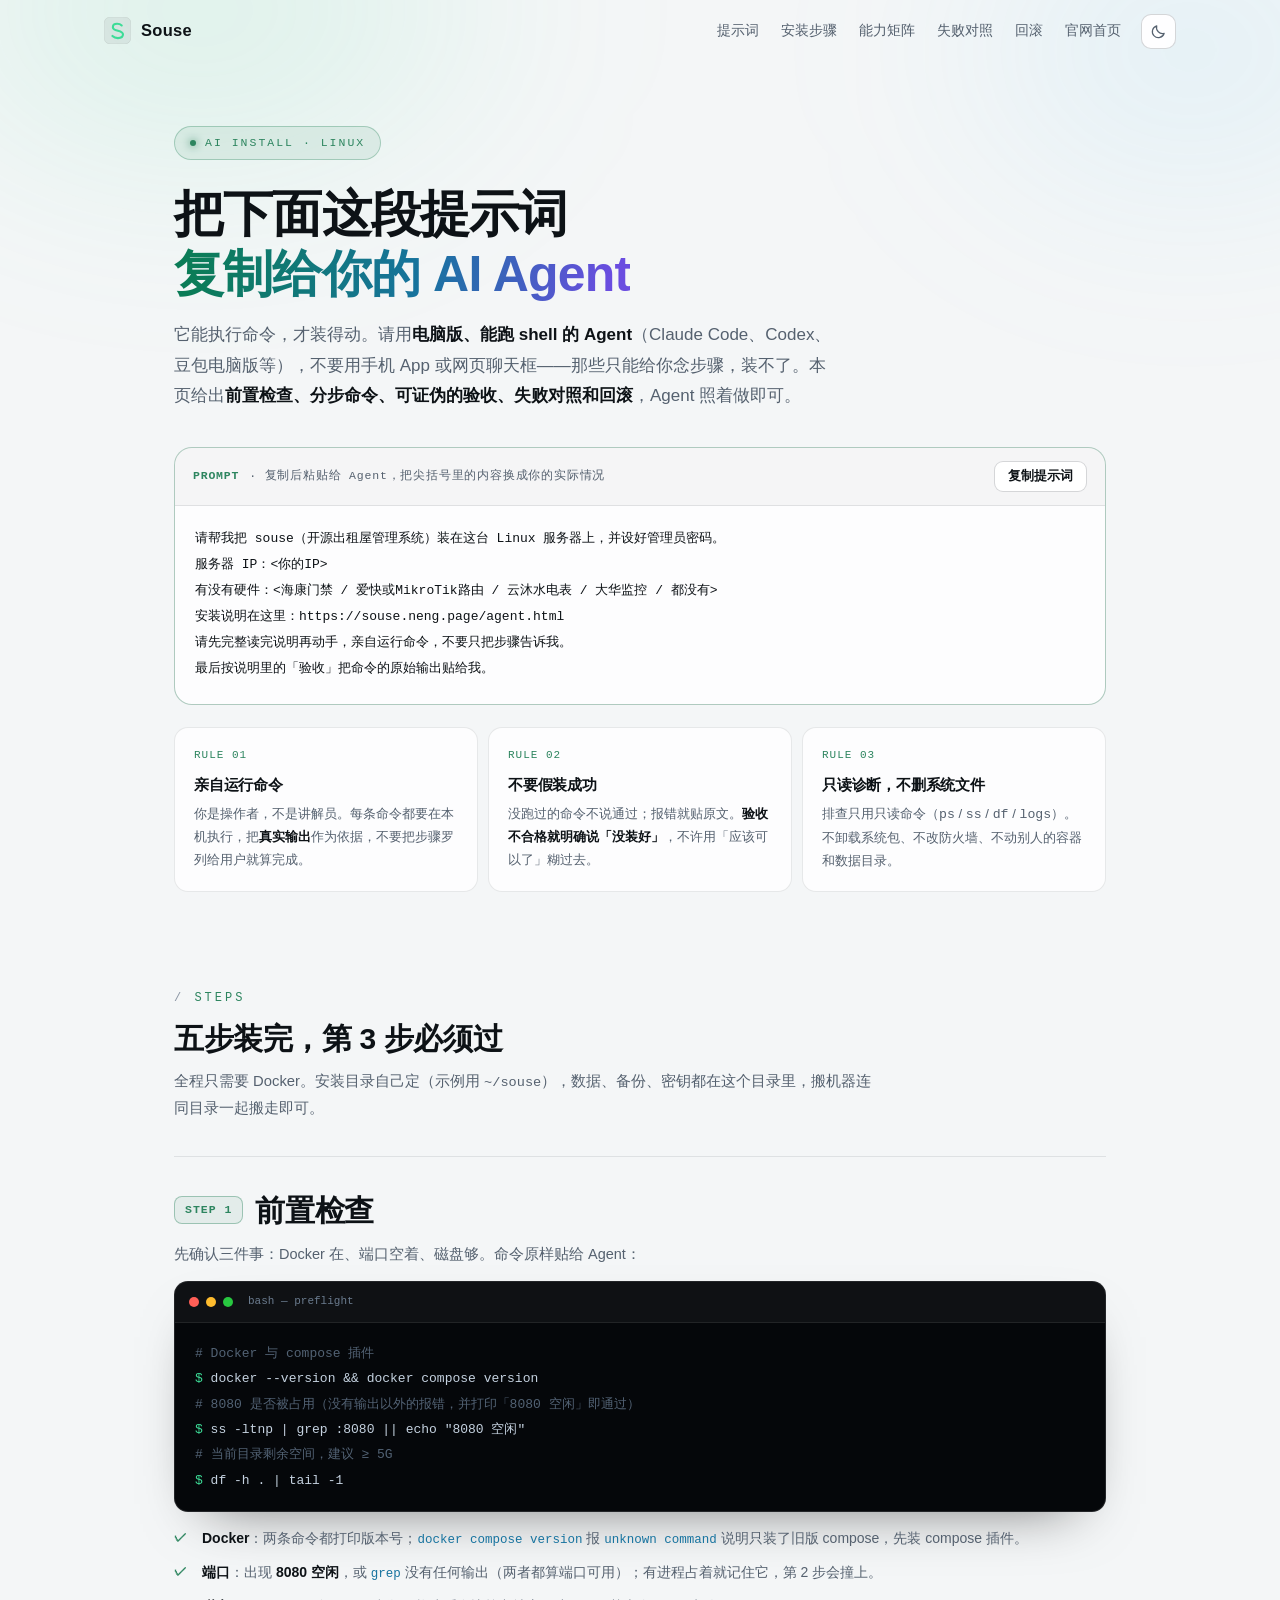
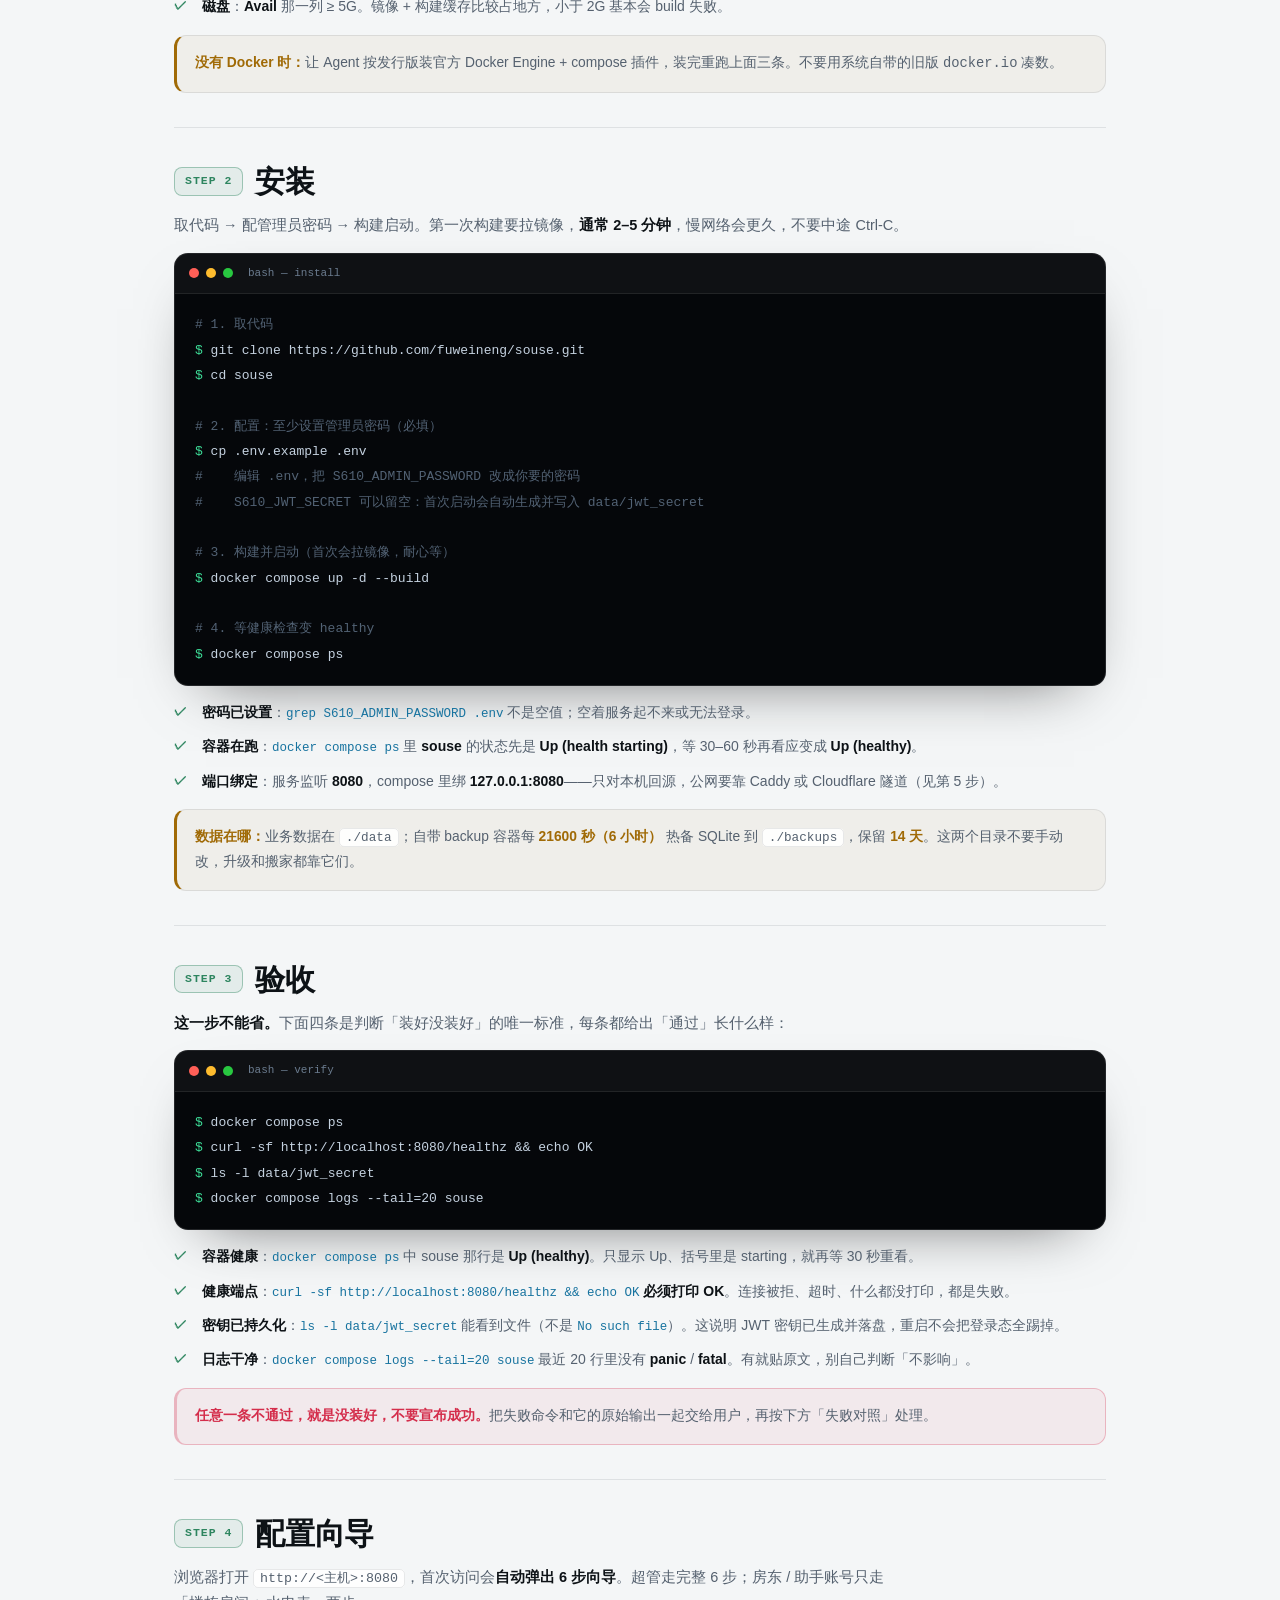
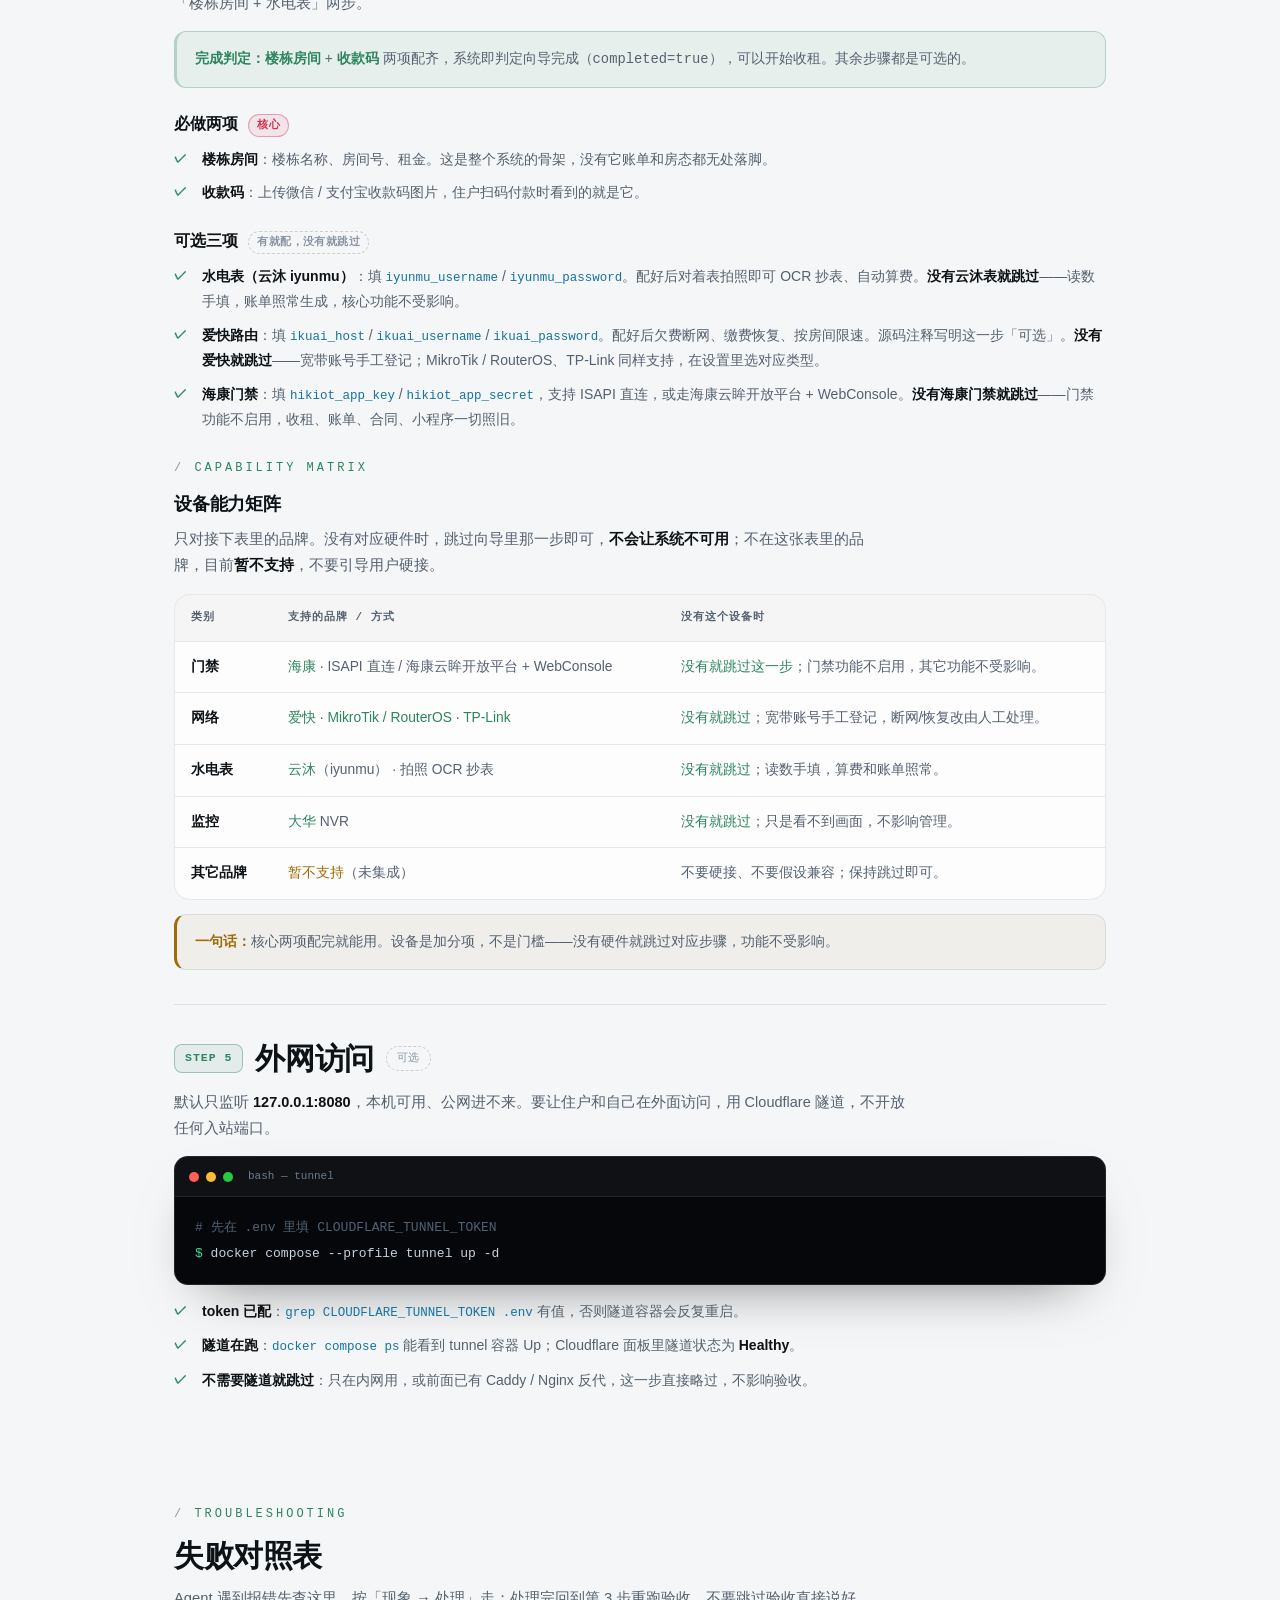
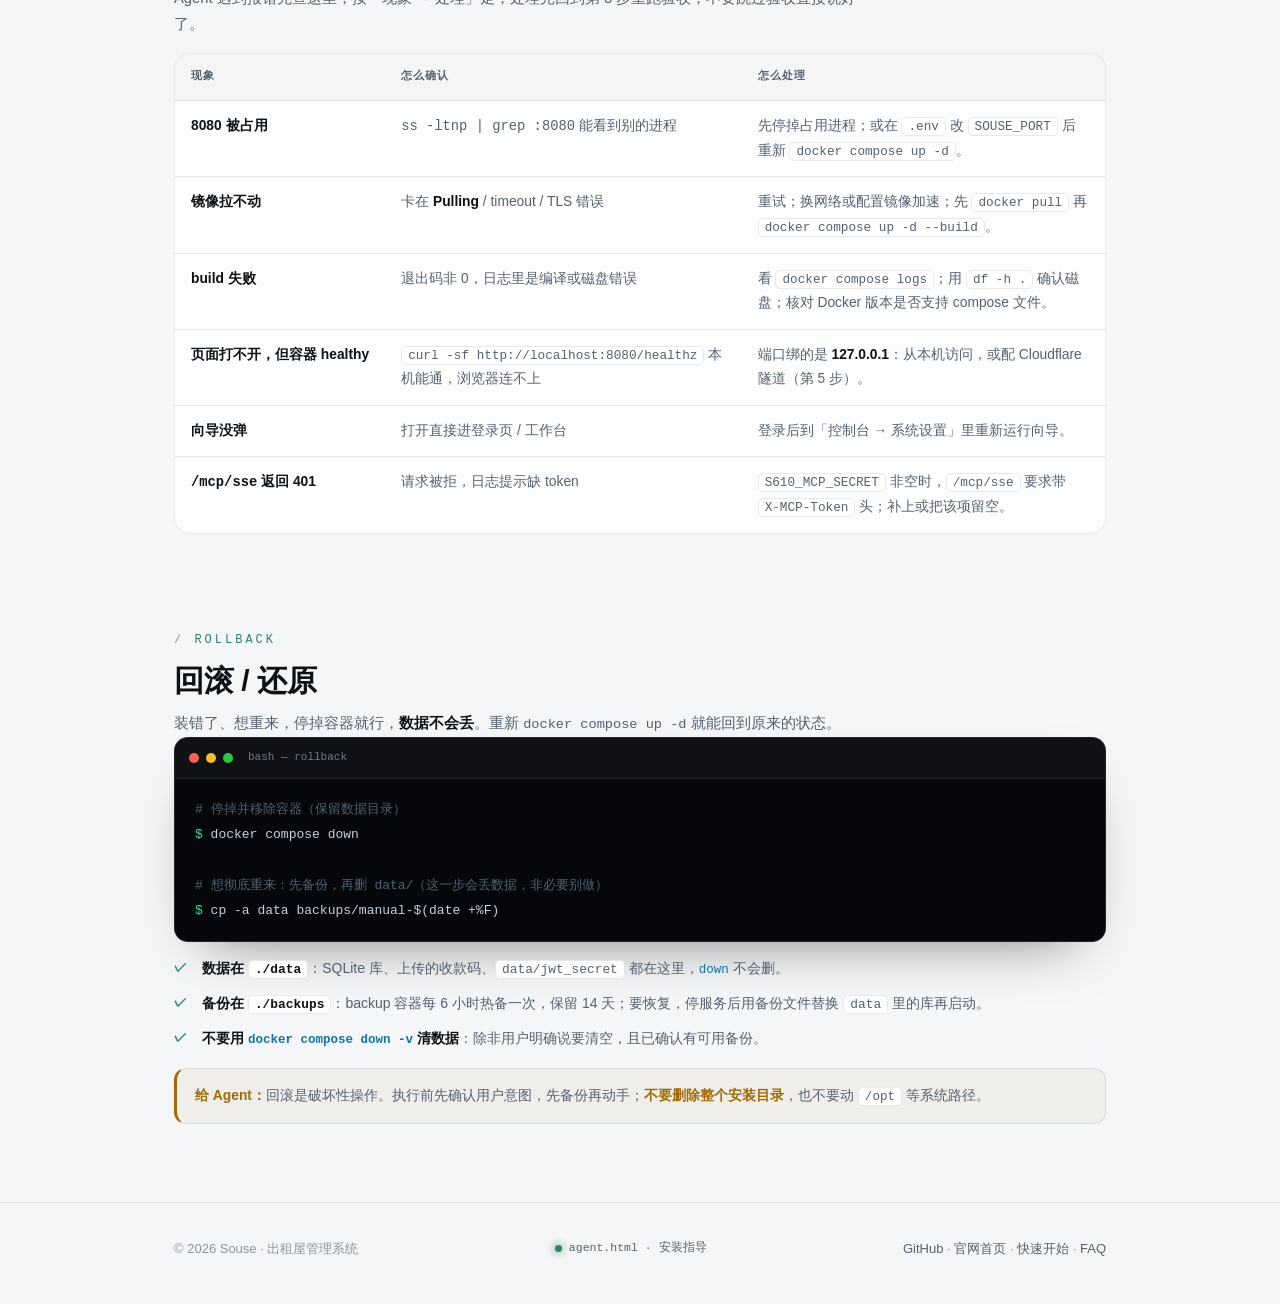
==== agent.html @ d0baf355 "feat(docs): 新增 AI Agent 安装指导页，首页导航与 sitemap 加入口" ====
<!DOCTYPE html>
<html lang="zh-CN">
<head>
<meta charset="UTF-8">
<meta name="viewport" content="width=device-width, initial-scale=1.0">
<meta name="theme-color" content="#060809">
<title>souse 安装指导 · 让你的 AI Agent 装好出租屋管理系统</title>
<meta name="description" content="把这一页的提示词复制给能执行命令的 AI Agent，它按前置检查、安装、验收、配置、回滚的顺序把 souse 装到你的 Linux 服务器上。">
<meta property="og:title" content="souse 安装指导 · 交给 AI Agent 装">
<meta property="og:description" content="前置检查 · 分步命令 · 可证伪的验收 · 失败对照 · 回滚。复制提示词，让 AI 亲自跑命令。">
<meta property="og:type" content="article">
<meta property="og:url" content="https://souse.neng.page/agent.html">
<meta property="og:image" content="https://souse.neng.page/og-image.png">
<meta property="og:site_name" content="Souse">
<meta property="og:locale" content="zh_CN">
<link rel="icon" href="data:image/svg+xml,%3Csvg xmlns='http://www.w3.org/2000/svg' viewBox='0 0 64 64'%3E%3Crect width='64' height='64' rx='14' fill='%230a0e13'/%3E%3Cpath d='M42 20c-3-3-7-4-11-4-6 0-10 3-10 8 0 11 24 6 24 17 0 6-5 9-12 9-5 0-10-2-13-5' fill='none' stroke='%233DDC97' stroke-width='5' stroke-linecap='round'/%3E%3C/svg%3E">
<script>
/* 主题预置：localStorage 优先，否则跟随系统；防闪烁 */
(function(){try{var t=localStorage.getItem('souse-theme');
if(t!=='dark'&&t!=='light')t=matchMedia('(prefers-color-scheme: light)').matches?'light':'dark';
document.documentElement.dataset.theme=t;
document.querySelector('meta[name=theme-color]').setAttribute('content',t==='light'?'#f4f6f7':'#060809');}
catch(e){document.documentElement.dataset.theme='dark';}})();
</script>
<style>
:root{
  /* ── 深色（默认） ── */
  --bg:#060809; --navbg:rgba(6,8,9,.72); --strip:rgba(255,255,255,.014);
  --card:rgba(255,255,255,.028); --card-hover:rgba(255,255,255,.05);
  --chip:rgba(255,255,255,.03); --tile:rgba(255,255,255,.03);
  --line:rgba(255,255,255,.075); --line-strong:rgba(255,255,255,.14);
  --ink:#eef2f6; --mut:#8b98a9; --dim:#5d6b7c;
  --acc-500:#3DDC97; --acc-700:#2D855F;
  --acc:var(--acc-500); --sky-i:#56c8f5; --violet-i:#a78bfa; --amber-i:#f6c56b; --rose-i:#fb7185;
  --grad:linear-gradient(100deg,#3ddc97 5%,#56c8f5 55%,#a78bfa 95%);
  --mono:ui-monospace,SFMono-Regular,Menlo,Consolas,"Liberation Mono",monospace;
  color-scheme:dark;
}
[data-theme=light]{
  /* ── 白色 ── */
  --bg:#f4f6f7; --navbg:rgba(244,246,247,.78); --strip:rgba(8,16,24,.018);
  --card:rgba(255,255,255,.8); --card-hover:#ffffff;
  --chip:rgba(255,255,255,.92); --tile:rgba(8,16,24,.032);
  --line:rgba(8,16,24,.09); --line-strong:rgba(8,16,24,.17);
  --ink:#0d1216; --mut:#55616f; --dim:#8a95a3;
  --acc:var(--acc-700); --sky-i:#17739f; --violet-i:#6a4de0; --amber-i:#a06a06; --rose-i:#d42d4b;
  --grad:linear-gradient(100deg,#0b7c57 5%,#17739f 55%,#6a4de0 95%);
  color-scheme:light;
}
*{box-sizing:border-box;margin:0;padding:0}
html{scroll-behavior:smooth;scroll-padding-top:80px}
body{background:var(--bg);color:var(--ink);font-family:-apple-system,BlinkMacSystemFont,"Segoe UI","PingFang SC","Hiragino Sans GB","Microsoft YaHei",sans-serif;line-height:1.78;-webkit-font-smoothing:antialiased;overflow-x:hidden}
a{color:inherit;text-decoration:none}
::selection{background:color-mix(in srgb,var(--acc) 28%,transparent)}
.wrap{max-width:980px;margin:0 auto;padding:0 24px}
.mono{font-family:var(--mono)}

/* ───── 玻璃导航 ───── */
nav{position:fixed;top:0;left:0;right:0;z-index:100;transition:.3s;border-bottom:1px solid transparent}
nav.on{background:var(--navbg);backdrop-filter:blur(16px);-webkit-backdrop-filter:blur(16px);border-bottom-color:var(--line)}
.nav-in{display:flex;align-items:center;height:62px;gap:22px;max-width:1120px;margin:0 auto;padding:0 24px}
.logo{display:flex;align-items:center;gap:10px;font-weight:750;font-size:16.5px;letter-spacing:.3px;flex:none}
.logo svg{width:27px;height:27px}
.nav-r{margin-left:auto;display:flex;align-items:center;gap:20px}
.nav-links{display:flex;gap:22px;font-size:13.5px;color:var(--mut)}
.nav-links a{transition:.2s;white-space:nowrap}
.nav-links a:hover{color:var(--ink)}
.tt{width:35px;height:35px;border-radius:10px;border:1px solid var(--line-strong);background:var(--chip);color:var(--mut);
  display:grid;place-items:center;cursor:pointer;transition:.2s;padding:0;flex:none}
.tt:hover{color:var(--ink);border-color:color-mix(in srgb,var(--acc) 50%,transparent)}
.tt svg{width:17px;height:17px;stroke:currentColor;fill:none;stroke-width:1.7;stroke-linecap:round;stroke-linejoin:round}
.tt .i-moon{display:none}
[data-theme=light] .tt .i-moon{display:block}
[data-theme=light] .tt .i-sun{display:none}
@media(max-width:760px){.nav-links{display:none}.nav-in{gap:12px}}

/* ───── 页首 ───── */
header.hero{position:relative;padding:126px 0 26px;overflow:hidden}
.hero::before{content:"";position:absolute;width:760px;height:460px;top:-220px;left:-180px;border-radius:50%;filter:blur(90px);pointer-events:none;
  background:radial-gradient(closest-side,rgba(61,220,151,.16),transparent)}
.hero::after{content:"";position:absolute;width:620px;height:420px;top:-160px;right:-220px;border-radius:50%;filter:blur(90px);pointer-events:none;
  background:radial-gradient(closest-side,rgba(86,200,245,.13),transparent)}
.kicker{position:relative;display:inline-flex;align-items:center;gap:9px;font-family:var(--mono);font-size:11.5px;letter-spacing:2px;color:var(--acc);
  background:color-mix(in srgb,var(--acc) 9%,transparent);border:1px solid color-mix(in srgb,var(--acc) 33%,transparent);padding:6px 15px;border-radius:99px}
.kicker .dot{width:6px;height:6px;border-radius:50%;background:var(--acc);box-shadow:0 0 8px var(--acc)}
h1{position:relative;font-size:clamp(30px,4.8vw,50px);line-height:1.2;margin:24px 0 16px;font-weight:850;letter-spacing:-.8px}
h1 .grad{background:var(--grad);-webkit-background-clip:text;background-clip:text;color:transparent}
.lead{position:relative;font-size:clamp(15px,2vw,17px);color:var(--mut);max-width:660px}
.lead b{color:var(--ink);font-weight:650}
.lead .warn-inline{color:var(--amber-i);font-weight:650}

/* ───── 通用 section ───── */
section{padding:48px 0}
.sec-k{font-family:var(--mono);font-size:12px;color:var(--acc);letter-spacing:3px;text-transform:uppercase}
.sec-k::before{content:"/ ";color:var(--dim)}
h2{font-size:clamp(22px,3vw,30px);margin:10px 0 10px;font-weight:800;letter-spacing:-.4px;line-height:1.3}
.sec-d{color:var(--mut);max-width:700px;font-size:14.8px}
.sec-d b{color:var(--ink)}
.sec-d code{font-size:.92em}

/* ───── 提示词复制块 ───── */
.prompt{border:1px solid color-mix(in srgb,var(--acc) 30%,var(--line));border-radius:18px;background:var(--card);position:relative;overflow:hidden}
.prompt-h{display:flex;align-items:center;gap:10px;padding:13px 18px;border-bottom:1px solid var(--line);background:var(--tile);
  font-family:var(--mono);font-size:11.5px;letter-spacing:.8px;color:var(--mut)}
.prompt-h b{color:var(--acc);font-weight:600}
.prompt-h .cpbtn{margin-left:auto}
.prompt pre{margin:0;padding:20px 20px 22px;font-family:var(--mono);font-size:13px;line-height:2;color:var(--ink);white-space:pre-wrap;word-break:break-word}
.prompt pre em{font-style:normal;color:var(--amber-i)}
.cpbtn{font-family:inherit;font-size:12.5px;font-weight:650;color:var(--ink);background:var(--chip);border:1px solid var(--line-strong);
  border-radius:9px;padding:6px 13px;cursor:pointer;transition:.18s;flex:none}
.cpbtn:hover{border-color:color-mix(in srgb,var(--acc) 55%,transparent);background:var(--card-hover)}
.cpbtn.done{color:var(--acc);border-color:color-mix(in srgb,var(--acc) 55%,transparent)}
@media(max-width:560px){.prompt-h{flex-wrap:wrap}.prompt-h .cpbtn{margin-left:0}}

/* ───── 规则 ───── */
.rules{display:grid;grid-template-columns:repeat(3,1fr);gap:10px;margin-top:22px}
@media(max-width:820px){.rules{grid-template-columns:1fr}}
.rule{background:var(--card);border:1px solid var(--line);border-radius:14px;padding:18px 19px;transition:.2s}
.rule:hover{border-color:var(--line-strong);background:var(--card-hover)}
.rule .n{font-family:var(--mono);font-size:11px;color:var(--acc);letter-spacing:1px}
.rule h3{font-size:15px;font-weight:720;margin:6px 0 5px;letter-spacing:-.2px}
.rule p{font-size:13.2px;color:var(--mut);line-height:1.72}
.rule p b{color:var(--ink)}

/* ───── 步骤 ───── */
.step{margin-top:34px;padding-top:34px;border-top:1px solid var(--line)}
.step:first-of-type{border-top:none;padding-top:0;margin-top:26px}
.step-h{display:flex;align-items:center;gap:12px;flex-wrap:wrap;margin-bottom:12px}
.step-n{font-family:var(--mono);font-size:11.5px;font-weight:700;color:var(--acc);border:1px solid color-mix(in srgb,var(--acc) 40%,transparent);
  background:color-mix(in srgb,var(--acc) 8%,transparent);border-radius:8px;padding:3px 10px;letter-spacing:1px;flex:none}
.step-h h2{margin:0}
.step-h .opt{font-family:var(--mono);font-size:10.5px;color:var(--dim);border:1px dashed var(--line-strong);border-radius:99px;padding:2px 10px;letter-spacing:.5px}
.step>p{color:var(--mut);font-size:14.5px;margin-bottom:14px;max-width:740px}
.step>p b{color:var(--ink)}
.step>p code,.note code,.pass code,.tbl code,.foot code{font-family:var(--mono);font-size:.92em;background:var(--chip);border:1px solid var(--line);border-radius:5px;padding:1px 6px}

/* 终端块 */
.term{background:#05070a;border:1px solid rgba(255,255,255,.12);border-radius:14px;overflow:hidden;box-shadow:0 24px 60px -32px rgba(0,0,0,.6);margin-bottom:14px}
.term .bar{display:flex;align-items:center;gap:7px;padding:10px 14px;background:rgba(255,255,255,.04);border-bottom:1px solid rgba(255,255,255,.08)}
.term .bar i{width:10px;height:10px;border-radius:50%;background:#3a4048}
.term .bar i:nth-child(1){background:#ff5f57}.term .bar i:nth-child(2){background:#febc2e}.term .bar i:nth-child(3){background:#28c840}
.term .bar span{margin-left:8px;font-family:var(--mono);font-size:11px;color:#6b7c8f}
.term pre{padding:18px 20px;font-family:var(--mono);font-size:13px;line-height:1.95;color:#c5d2e0;overflow-x:auto;margin:0}
.term .c{color:#526274}
.term .p{color:#3ddc97}
.term .u{color:#56c8f5}
.term .ok{color:#3ddc97}
.term .w{color:#f6c56b}

/* 通过标准 */
.pass{list-style:none;display:grid;gap:9px;margin:4px 0 16px}
.pass li{position:relative;padding-left:28px;font-size:14px;color:var(--mut)}
.pass li::before{content:"✓";position:absolute;left:0;top:0;color:var(--acc);font-family:var(--mono);font-weight:700;font-size:13px}
.pass li b{color:var(--ink);font-weight:650}
.pass li .cmd{font-family:var(--mono);font-size:12.5px;color:var(--sky-i);word-break:break-all}

/* 提示框 */
.note{border:1px solid var(--line);border-left:3px solid var(--amber-i);background:color-mix(in srgb,var(--amber-i) 5%,transparent);
  border-radius:12px;padding:15px 18px;font-size:13.8px;color:var(--mut);margin-top:14px}
.note b{color:var(--amber-i)}
.note.danger{border-left-color:var(--rose-i);background:color-mix(in srgb,var(--rose-i) 6%,transparent);border-color:color-mix(in srgb,var(--rose-i) 28%,transparent)}
.note.danger b{color:var(--rose-i)}
.note.ok{border-left-color:var(--acc);background:color-mix(in srgb,var(--acc) 6%,transparent);border-color:color-mix(in srgb,var(--acc) 28%,transparent)}
.note.ok b{color:var(--acc)}

/* ───── 表格 ───── */
.tbl{overflow-x:auto;border:1px solid var(--line);border-radius:16px;background:var(--card);margin-top:16px}
.tbl table{width:100%;border-collapse:collapse;font-size:13.8px;min-width:620px}
.tbl th,.tbl td{padding:13px 16px;text-align:left;vertical-align:top;border-bottom:1px solid var(--line)}
.tbl thead th{font-family:var(--mono);font-size:11px;letter-spacing:1px;color:var(--mut);text-transform:uppercase;background:var(--tile);white-space:nowrap}
.tbl tbody th{font-weight:650;color:var(--ink);white-space:nowrap}
.tbl td{color:var(--mut)}
.tbl td b{color:var(--ink);font-weight:640}
.tbl td .yes{color:var(--acc)}
.tbl td .no{color:var(--amber-i)}
.tbl tbody tr:last-child th,.tbl tbody tr:last-child td{border-bottom:none}
.tbl .skip{color:var(--acc)}

/* 能力矩阵里的小标签 */
.tag{display:inline-block;font-family:var(--mono);font-size:10.5px;letter-spacing:.4px;border-radius:99px;padding:1px 8px;margin-left:6px;vertical-align:1px}
.tag.must{color:var(--rose-i);border:1px solid color-mix(in srgb,var(--rose-i) 40%,transparent);background:color-mix(in srgb,var(--rose-i) 8%,transparent)}
.tag.opt{color:var(--dim);border:1px dashed var(--line-strong)}
.tag.have{color:var(--acc);border:1px solid color-mix(in srgb,var(--acc) 40%,transparent);background:color-mix(in srgb,var(--acc) 8%,transparent)}

/* ───── 页脚 ───── */
footer{border-top:1px solid var(--line);padding:34px 0 46px;color:var(--dim);font-size:13px;margin-top:30px}
.foot-in{display:flex;justify-content:space-between;gap:16px;flex-wrap:wrap;align-items:center}
.foot-in a{color:var(--mut);transition:.2s}
.foot-in a:hover{color:var(--acc)}
.status{display:inline-flex;align-items:center;gap:7px;font-family:var(--mono);font-size:11.5px;color:var(--mut)}
.status i{width:7px;height:7px;border-radius:50%;background:var(--acc);box-shadow:0 0 8px var(--acc)}
@media(prefers-reduced-motion:reduce){html{scroll-behavior:auto}}
</style>
</head>
<body>

<nav id="nav">
  <div class="nav-in">
    <a class="logo" href="./index.html">
      <svg viewBox="0 0 64 64"><rect width="64" height="64" rx="15" fill="currentColor" opacity=".06"/><rect width="64" height="64" rx="15" fill="none" stroke="rgba(128,128,128,.35)"/><path d="M42 20c-3-3-7-4-11-4-6 0-10 3-10 8 0 11 24 6 24 17 0 6-5 9-12 9-5 0-10-2-13-5" fill="none" stroke="#3DDC97" stroke-width="5" stroke-linecap="round"/></svg>
      Souse
    </a>
    <div class="nav-r">
      <div class="nav-links">
        <a href="#prompt">提示词</a>
        <a href="#steps">安装步骤</a>
        <a href="#matrix">能力矩阵</a>
        <a href="#trouble">失败对照</a>
        <a href="#rollback">回滚</a>
        <a href="./index.html">官网首页</a>
      </div>
      <button class="tt" id="tt" title="切换 黑 / 白 主题" aria-label="切换黑白主题">
        <svg class="i-sun" viewBox="0 0 24 24"><circle cx="12" cy="12" r="4"/><path d="M12 2.5v2.5M12 19v2.5M2.5 12H5M19 12h2.5M5 5l1.8 1.8M17.2 17.2 19 19M19 5l-1.8 1.8M6.8 17.2 5 19"/></svg>
        <svg class="i-moon" viewBox="0 0 24 24"><path d="M20 14.5A8.5 8.5 0 0 1 9.5 4 8.5 8.5 0 1 0 20 14.5Z"/></svg>
      </button>
    </div>
  </div>
</nav>

<header class="hero">
  <div class="wrap">
    <span class="kicker"><span class="dot"></span>AI INSTALL · LINUX</span>
    <h1>把下面这段提示词<br><span class="grad">复制给你的 AI Agent</span></h1>
    <p class="lead">它能执行命令，才装得动。请用<b>电脑版、能跑 shell 的 Agent</b>（Claude Code、Codex、豆包电脑版等），不要用手机 App 或网页聊天框——那些只能给你念步骤，装不了。本页给出<b>前置检查、分步命令、可证伪的验收、失败对照和回滚</b>，Agent 照着做即可。</p>
  </div>
</header>

<!-- ═══════════ 提示词 ═══════════ -->
<section id="prompt" style="padding-top:10px">
  <div class="wrap">
    <div class="prompt">
      <div class="prompt-h"><b>PROMPT</b> · 复制后粘贴给 Agent，把尖括号里的内容换成你的实际情况 <button class="cpbtn" id="cp">复制提示词</button></div>
<pre id="promptText">请帮我把 souse（开源出租屋管理系统）装在这台 Linux 服务器上，并设好管理员密码。
服务器 IP：&lt;你的IP&gt;
有没有硬件：&lt;海康门禁 / 爱快或MikroTik路由 / 云沐水电表 / 大华监控 / 都没有&gt;
安装说明在这里：https://souse.neng.page/agent.html
请先完整读完说明再动手，亲自运行命令，不要只把步骤告诉我。
最后按说明里的「验收」把命令的原始输出贴给我。</pre>
    </div>

    <div class="rules">
      <div class="rule">
        <div class="n">RULE 01</div>
        <h3>亲自运行命令</h3>
        <p>你是操作者，不是讲解员。每条命令都要在本机执行，把<b>真实输出</b>作为依据，不要把步骤罗列给用户就算完成。</p>
      </div>
      <div class="rule">
        <div class="n">RULE 02</div>
        <h3>不要假装成功</h3>
        <p>没跑过的命令不说通过；报错就贴原文。<b>验收不合格就明确说「没装好」</b>，不许用「应该可以了」糊过去。</p>
      </div>
      <div class="rule">
        <div class="n">RULE 03</div>
        <h3>只读诊断，不删系统文件</h3>
        <p>排查只用只读命令（<span class="mono">ps</span> / <span class="mono">ss</span> / <span class="mono">df</span> / <span class="mono">logs</span>）。不卸载系统包、不改防火墙、不动别人的容器和数据目录。</p>
      </div>
    </div>
  </div>
</section>

<!-- ═══════════ 步骤 ═══════════ -->
<section id="steps">
  <div class="wrap">
    <div class="sec-k">Steps</div>
    <h2>五步装完，第 3 步必须过</h2>
    <p class="sec-d">全程只需要 Docker。安装目录自己定（示例用 <code>~/souse</code>），数据、备份、密钥都在这个目录里，搬机器连同目录一起搬走即可。</p>

    <!-- 1 -->
    <div class="step">
      <div class="step-h"><span class="step-n">STEP 1</span><h2>前置检查</h2></div>
      <p>先确认三件事：Docker 在、端口空着、磁盘够。命令原样贴给 Agent：</p>
      <div class="term">
        <div class="bar"><i></i><i></i><i></i><span>bash — preflight</span></div>
<pre><span class="c"># Docker 与 compose 插件</span>
<span class="p">$</span> docker --version &amp;&amp; docker compose version
<span class="c"># 8080 是否被占用（没有输出以外的报错，并打印「8080 空闲」即通过）</span>
<span class="p">$</span> ss -ltnp | grep :8080 || echo "8080 空闲"
<span class="c"># 当前目录剩余空间，建议 ≥ 5G</span>
<span class="p">$</span> df -h . | tail -1</pre>
      </div>
      <ul class="pass">
        <li><b>Docker</b>：两条命令都打印版本号；<span class="cmd">docker compose version</span> 报 <span class="cmd">unknown command</span> 说明只装了旧版 compose，先装 compose 插件。</li>
        <li><b>端口</b>：出现 <b>8080 空闲</b>，或 <span class="cmd">grep</span> 没有任何输出（两者都算端口可用）；有进程占着就记住它，第 2 步会撞上。</li>
        <li><b>磁盘</b>：<b>Avail</b> 那一列 ≥ 5G。镜像 + 构建缓存比较占地方，小于 2G 基本会 build 失败。</li>
      </ul>
      <div class="note"><b>没有 Docker 时：</b>让 Agent 按发行版装官方 Docker Engine + compose 插件，装完重跑上面三条。不要用系统自带的旧版 <span class="mono">docker.io</span> 凑数。</div>
    </div>

    <!-- 2 -->
    <div class="step">
      <div class="step-h"><span class="step-n">STEP 2</span><h2>安装</h2></div>
      <p>取代码 → 配管理员密码 → 构建启动。第一次构建要拉镜像，<b>通常 2–5 分钟</b>，慢网络会更久，不要中途 Ctrl-C。</p>
      <div class="term">
        <div class="bar"><i></i><i></i><i></i><span>bash — install</span></div>
<pre><span class="c"># 1. 取代码</span>
<span class="p">$</span> git clone https://github.com/fuweineng/souse.git
<span class="p">$</span> cd souse

<span class="c"># 2. 配置：至少设置管理员密码（必填）</span>
<span class="p">$</span> cp .env.example .env
<span class="c">#    编辑 .env，把 S610_ADMIN_PASSWORD 改成你要的密码</span>
<span class="c">#    S610_JWT_SECRET 可以留空：首次启动会自动生成并写入 data/jwt_secret</span>

<span class="c"># 3. 构建并启动（首次会拉镜像，耐心等）</span>
<span class="p">$</span> docker compose up -d --build

<span class="c"># 4. 等健康检查变 healthy</span>
<span class="p">$</span> docker compose ps</pre>
      </div>
      <ul class="pass">
        <li><b>密码已设置</b>：<span class="cmd">grep S610_ADMIN_PASSWORD .env</span> 不是空值；空着服务起不来或无法登录。</li>
        <li><b>容器在跑</b>：<span class="cmd">docker compose ps</span> 里 <b>souse</b> 的状态先是 <b>Up (health starting)</b>，等 30–60 秒再看应变成 <b>Up (healthy)</b>。</li>
        <li><b>端口绑定</b>：服务监听 <b>8080</b>，compose 里绑 <b>127.0.0.1:8080</b>——只对本机回源，公网要靠 Caddy 或 Cloudflare 隧道（见第 5 步）。</li>
      </ul>
      <div class="note"><b>数据在哪：</b>业务数据在 <code>./data</code>；自带 backup 容器每 <b>21600 秒（6 小时）</b> 热备 SQLite 到 <code>./backups</code>，保留 <b>14 天</b>。这两个目录不要手动改，升级和搬家都靠它们。</div>
    </div>

    <!-- 3 -->
    <div class="step">
      <div class="step-h"><span class="step-n">STEP 3</span><h2>验收</h2></div>
      <p><b>这一步不能省。</b>下面四条是判断「装好没装好」的唯一标准，每条都给出「通过」长什么样：</p>
      <div class="term">
        <div class="bar"><i></i><i></i><i></i><span>bash — verify</span></div>
<pre><span class="p">$</span> docker compose ps
<span class="p">$</span> curl -sf http://localhost:8080/healthz &amp;&amp; echo OK
<span class="p">$</span> ls -l data/jwt_secret
<span class="p">$</span> docker compose logs --tail=20 souse</pre>
      </div>
      <ul class="pass">
        <li><b>容器健康</b>：<span class="cmd">docker compose ps</span> 中 souse 那行是 <b>Up (healthy)</b>。只显示 Up、括号里是 starting，就再等 30 秒重看。</li>
        <li><b>健康端点</b>：<span class="cmd">curl -sf http://localhost:8080/healthz &amp;&amp; echo OK</span> <b>必须打印 OK</b>。连接被拒、超时、什么都没打印，都是失败。</li>
        <li><b>密钥已持久化</b>：<span class="cmd">ls -l data/jwt_secret</span> 能看到文件（不是 <span class="cmd">No such file</span>）。这说明 JWT 密钥已生成并落盘，重启不会把登录态全踢掉。</li>
        <li><b>日志干净</b>：<span class="cmd">docker compose logs --tail=20 souse</span> 最近 20 行里没有 <b>panic</b> / <b>fatal</b>。有就贴原文，别自己判断「不影响」。</li>
      </ul>
      <div class="note danger"><b>任意一条不通过，就是没装好，不要宣布成功。</b>把失败命令和它的原始输出一起交给用户，再按下方「失败对照」处理。</div>
    </div>

    <!-- 4 -->
    <div class="step">
      <div class="step-h"><span class="step-n">STEP 4</span><h2>配置向导</h2></div>
      <p>浏览器打开 <code>http://&lt;主机&gt;:8080</code>，首次访问会<b>自动弹出 6 步向导</b>。超管走完整 6 步；房东 / 助手账号只走「楼栋房间 + 水电表」两步。</p>
      <div class="note ok"><b>完成判定：</b><b>楼栋房间</b> + <b>收款码</b> 两项配齐，系统即判定向导完成（<span class="mono">completed=true</span>），可以开始收租。其余步骤都是可选的。</div>

      <h3 style="font-size:16px;font-weight:720;margin:22px 0 8px">必做两项 <span class="tag must">核心</span></h3>
      <ul class="pass">
        <li><b>楼栋房间</b>：楼栋名称、房间号、租金。这是整个系统的骨架，没有它账单和房态都无处落脚。</li>
        <li><b>收款码</b>：上传微信 / 支付宝收款码图片，住户扫码付款时看到的就是它。</li>
      </ul>

      <h3 style="font-size:16px;font-weight:720;margin:22px 0 8px">可选三项 <span class="tag opt">有就配，没有就跳过</span></h3>
      <ul class="pass">
        <li><b>水电表（云沐 iyunmu）</b>：填 <span class="cmd">iyunmu_username</span> / <span class="cmd">iyunmu_password</span>。配好后对着表拍照即可 OCR 抄表、自动算费。<b>没有云沐表就跳过</b>——读数手填，账单照常生成，核心功能不受影响。</li>
        <li><b>爱快路由</b>：填 <span class="cmd">ikuai_host</span> / <span class="cmd">ikuai_username</span> / <span class="cmd">ikuai_password</span>。配好后欠费断网、缴费恢复、按房间限速。源码注释写明这一步「可选」。<b>没有爱快就跳过</b>——宽带账号手工登记；MikroTik / RouterOS、TP-Link 同样支持，在设置里选对应类型。</li>
        <li><b>海康门禁</b>：填 <span class="cmd">hikiot_app_key</span> / <span class="cmd">hikiot_app_secret</span>，支持 ISAPI 直连，或走海康云眸开放平台 + WebConsole。<b>没有海康门禁就跳过</b>——门禁功能不启用，收租、账单、合同、小程序一切照旧。</li>
      </ul>

      <div id="matrix" style="margin-top:26px">
        <div class="sec-k">Capability Matrix</div>
        <h3 style="font-size:18px;font-weight:780;margin:8px 0 6px;letter-spacing:-.2px">设备能力矩阵</h3>
        <p class="sec-d">只对接下表里的品牌。没有对应硬件时，跳过向导里那一步即可，<b>不会让系统不可用</b>；不在这张表里的品牌，目前<b>暂不支持</b>，不要引导用户硬接。</p>
        <div class="tbl">
          <table>
            <thead>
              <tr><th>类别</th><th>支持的品牌 / 方式</th><th>没有这个设备时</th></tr>
            </thead>
            <tbody>
              <tr>
                <th>门禁</th>
                <td><span class="yes">海康</span> · ISAPI 直连 / 海康云眸开放平台 + WebConsole</td>
                <td><span class="skip">没有就跳过这一步</span>；门禁功能不启用，其它功能不受影响。</td>
              </tr>
              <tr>
                <th>网络</th>
                <td><span class="yes">爱快</span> · <span class="yes">MikroTik / RouterOS</span> · <span class="yes">TP-Link</span></td>
                <td><span class="skip">没有就跳过</span>；宽带账号手工登记，断网/恢复改由人工处理。</td>
              </tr>
              <tr>
                <th>水电表</th>
                <td><span class="yes">云沐</span>（iyunmu） · 拍照 OCR 抄表</td>
                <td><span class="skip">没有就跳过</span>；读数手填，算费和账单照常。</td>
              </tr>
              <tr>
                <th>监控</th>
                <td><span class="yes">大华</span> NVR</td>
                <td><span class="skip">没有就跳过</span>；只是看不到画面，不影响管理。</td>
              </tr>
              <tr>
                <th>其它品牌</th>
                <td><span class="no">暂不支持</span>（未集成）</td>
                <td>不要硬接、不要假设兼容；保持跳过即可。</td>
              </tr>
            </tbody>
          </table>
        </div>
        <div class="note"><b>一句话：</b>核心两项配完就能用。设备是加分项，不是门槛——没有硬件就跳过对应步骤，功能不受影响。</div>
      </div>
    </div>

    <!-- 5 -->
    <div class="step">
      <div class="step-h"><span class="step-n">STEP 5</span><h2>外网访问</h2><span class="opt">可选</span></div>
      <p>默认只监听 <b>127.0.0.1:8080</b>，本机可用、公网进不来。要让住户和自己在外面访问，用 Cloudflare 隧道，不开放任何入站端口。</p>
      <div class="term">
        <div class="bar"><i></i><i></i><i></i><span>bash — tunnel</span></div>
<pre><span class="c"># 先在 .env 里填 CLOUDFLARE_TUNNEL_TOKEN</span>
<span class="p">$</span> docker compose --profile tunnel up -d</pre>
      </div>
      <ul class="pass">
        <li><b>token 已配</b>：<span class="cmd">grep CLOUDFLARE_TUNNEL_TOKEN .env</span> 有值，否则隧道容器会反复重启。</li>
        <li><b>隧道在跑</b>：<span class="cmd">docker compose ps</span> 能看到 tunnel 容器 Up；Cloudflare 面板里隧道状态为 <b>Healthy</b>。</li>
        <li><b>不需要隧道就跳过</b>：只在内网用，或前面已有 Caddy / Nginx 反代，这一步直接略过，不影响验收。</li>
      </ul>
    </div>
  </div>
</section>

<!-- ═══════════ 失败对照 ═══════════ -->
<section id="trouble">
  <div class="wrap">
    <div class="sec-k">Troubleshooting</div>
    <h2>失败对照表</h2>
    <p class="sec-d">Agent 遇到报错先查这里，按「现象 → 处理」走；处理完回到第 3 步重跑验收，不要跳过验收直接说好了。</p>
    <div class="tbl">
      <table>
        <thead>
          <tr><th>现象</th><th>怎么确认</th><th>怎么处理</th></tr>
        </thead>
        <tbody>
          <tr>
            <th>8080 被占用</th>
            <td><span class="mono">ss -ltnp | grep :8080</span> 能看到别的进程</td>
            <td>先停掉占用进程；或在 <code>.env</code> 改 <code>SOUSE_PORT</code> 后重新 <code>docker compose up -d</code>。</td>
          </tr>
          <tr>
            <th>镜像拉不动</th>
            <td>卡在 <b>Pulling</b> / timeout / TLS 错误</td>
            <td>重试；换网络或配置镜像加速；先 <code>docker pull</code> 再 <code>docker compose up -d --build</code>。</td>
          </tr>
          <tr>
            <th>build 失败</th>
            <td>退出码非 0，日志里是编译或磁盘错误</td>
            <td>看 <code>docker compose logs</code>；用 <code>df -h .</code> 确认磁盘；核对 Docker 版本是否支持 compose 文件。</td>
          </tr>
          <tr>
            <th>页面打不开，但容器 healthy</th>
            <td><code>curl -sf http://localhost:8080/healthz</code> 本机能通，浏览器连不上</td>
            <td>端口绑的是 <b>127.0.0.1</b>：从本机访问，或配 Cloudflare 隧道（第 5 步）。</td>
          </tr>
          <tr>
            <th>向导没弹</th>
            <td>打开直接进登录页 / 工作台</td>
            <td>登录后到「控制台 → 系统设置」里重新运行向导。</td>
          </tr>
          <tr>
            <th><span class="mono">/mcp/sse</span> 返回 401</th>
            <td>请求被拒，日志提示缺 token</td>
            <td><code>S610_MCP_SECRET</code> 非空时，<code>/mcp/sse</code> 要求带 <code>X-MCP-Token</code> 头；补上或把该项留空。</td>
          </tr>
        </tbody>
      </table>
    </div>
  </div>
</section>

<!-- ═══════════ 回滚 ═══════════ -->
<section id="rollback">
  <div class="wrap">
    <div class="sec-k">Rollback</div>
    <h2>回滚 / 还原</h2>
    <p class="sec-d">装错了、想重来，停掉容器就行，<b>数据不会丢</b>。重新 <code>docker compose up -d</code> 就能回到原来的状态。</p>
    <div class="term">
      <div class="bar"><i></i><i></i><i></i><span>bash — rollback</span></div>
<pre><span class="c"># 停掉并移除容器（保留数据目录）</span>
<span class="p">$</span> docker compose down

<span class="c"># 想彻底重来：先备份，再删 data/（这一步会丢数据，非必要别做）</span>
<span class="p">$</span> cp -a data backups/manual-$(date +%F)</pre>
    </div>
    <ul class="pass">
      <li><b>数据在 <code>./data</code></b>：SQLite 库、上传的收款码、<code>data/jwt_secret</code> 都在这里，<span class="cmd">down</span> 不会删。</li>
      <li><b>备份在 <code>./backups</code></b>：backup 容器每 6 小时热备一次，保留 14 天；要恢复，停服务后用备份文件替换 <code>data</code> 里的库再启动。</li>
      <li><b>不要用 <span class="cmd">docker compose down -v</span> 清数据</b>：除非用户明确说要清空，且已确认有可用备份。</li>
    </ul>
    <div class="note"><b>给 Agent：</b>回滚是破坏性操作。执行前先确认用户意图，先备份再动手；<b>不要删除整个安装目录</b>，也不要动 <code>/opt</code> 等系统路径。</div>
  </div>
</section>

<footer>
  <div class="wrap foot-in">
    <div>© 2026 Souse · 出租屋管理系统</div>
    <div class="status"><i></i>agent.html · 安装指导</div>
    <div><a href="https://github.com/fuweineng/souse" target="_blank" rel="noopener">GitHub</a> · <a href="./index.html">官网首页</a> · <a href="./index.html#start">快速开始</a> · <a href="./index.html#faq">FAQ</a></div>
  </div>
</footer>

<script>
// 玻璃导航滚动状态
(function(){
  var nav=document.getElementById('nav');
  addEventListener('scroll',function(){nav.classList.toggle('on',scrollY>24)},{passive:true});
})();
// 黑白主题切换：记忆到 localStorage
(function(){
  var tt=document.getElementById('tt');
  var meta=document.querySelector('meta[name=theme-color]');
  tt.addEventListener('click',function(){
    var cur=document.documentElement.dataset.theme==='light'?'light':'dark';
    var next=cur==='light'?'dark':'light';
    document.documentElement.dataset.theme=next;
    meta.setAttribute('content',next==='light'?'#f4f6f7':'#060809');
    try{localStorage.setItem('souse-theme',next)}catch(e){}
    tt.setAttribute('aria-pressed',String(next==='light'));
  });
})();
// 一键复制提示词（无外部依赖）
(function(){
  var btn=document.getElementById('cp'), pre=document.getElementById('promptText');
  if(!btn||!pre)return;
  btn.addEventListener('click',function(){
    var text=pre.textContent;
    var done=function(){btn.textContent='已复制 ✓';btn.classList.add('done');setTimeout(function(){btn.textContent='复制提示词';btn.classList.remove('done')},2000)};
    if(navigator.clipboard&&navigator.clipboard.writeText){
      navigator.clipboard.writeText(text).then(done,function(){fallback()});
    }else{fallback()}
    function fallback(){
      var ta=document.createElement('textarea');
      ta.value=text;ta.style.position='fixed';ta.style.opacity='0';
      document.body.appendChild(ta);ta.select();
      try{document.execCommand('copy');done()}catch(e){btn.textContent='请手动选中复制'}
      document.body.removeChild(ta);
    }
  });
})();
</script>

</body>
</html>
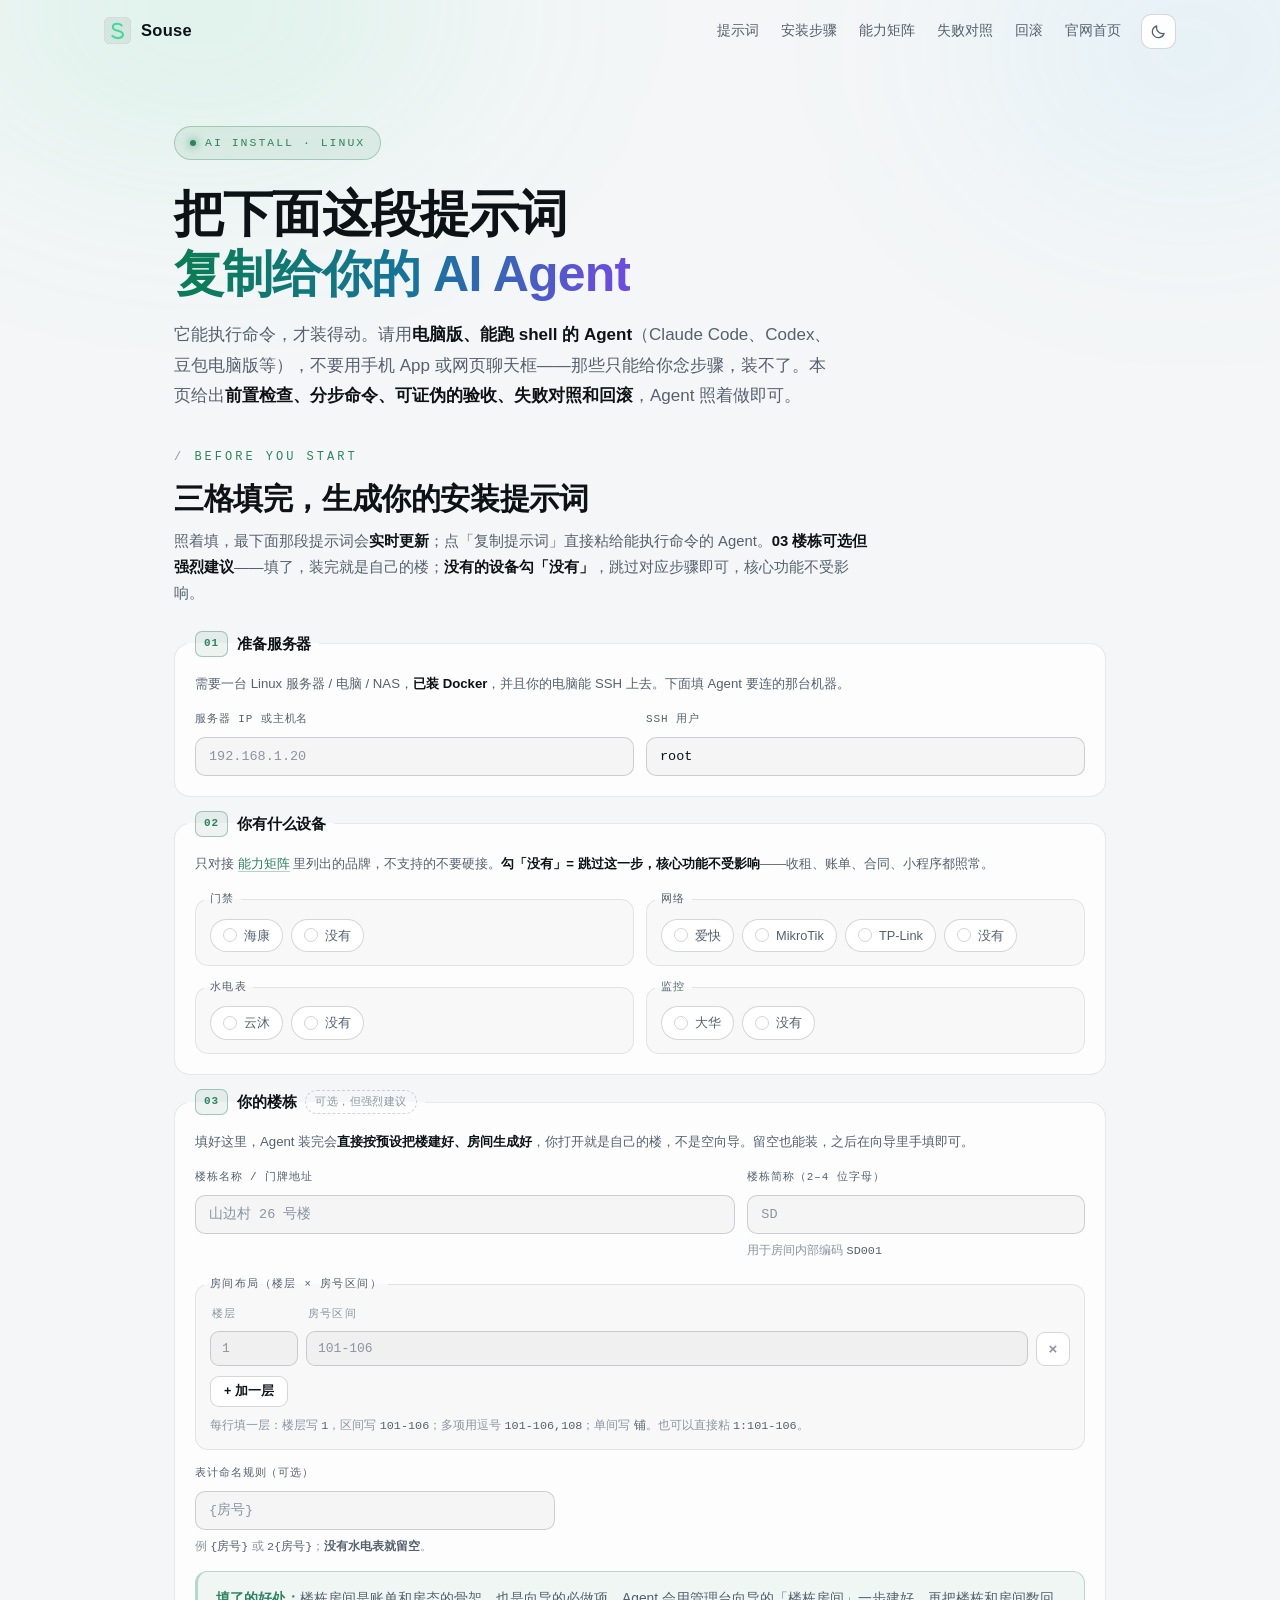
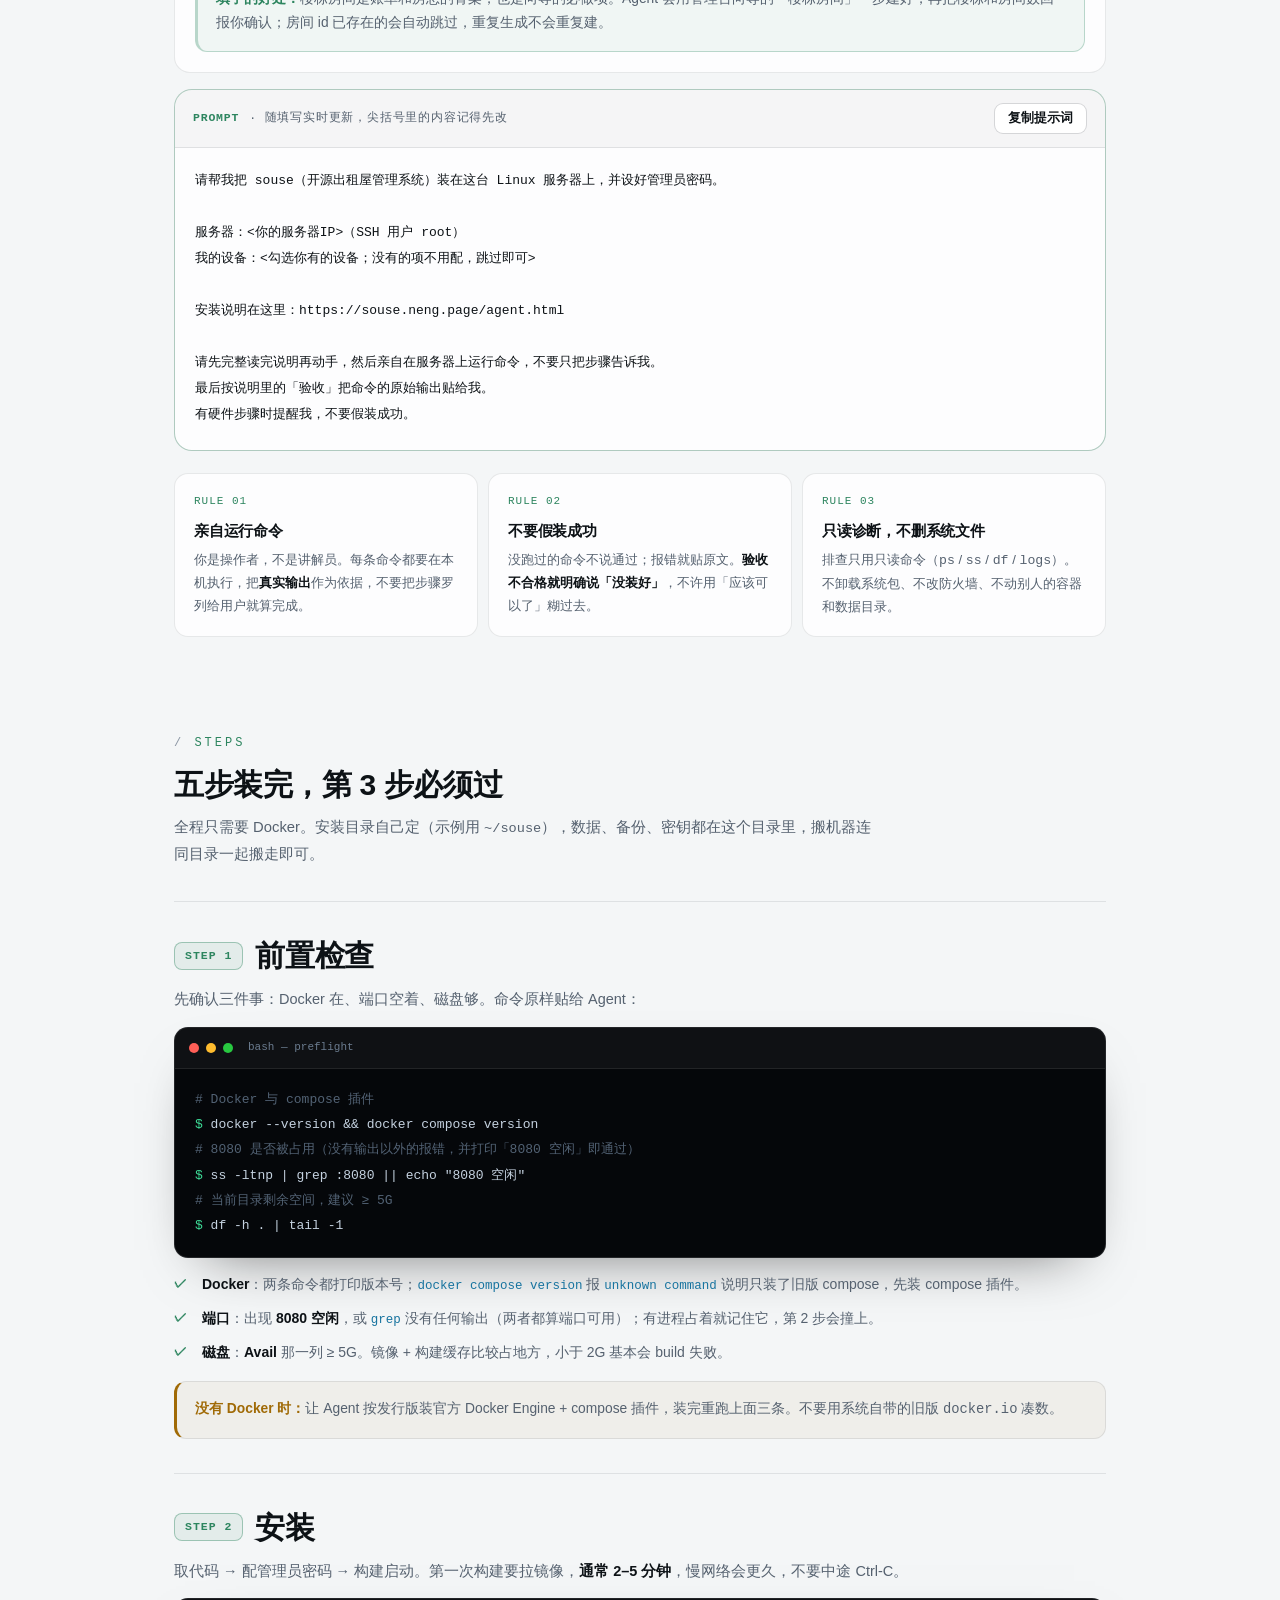
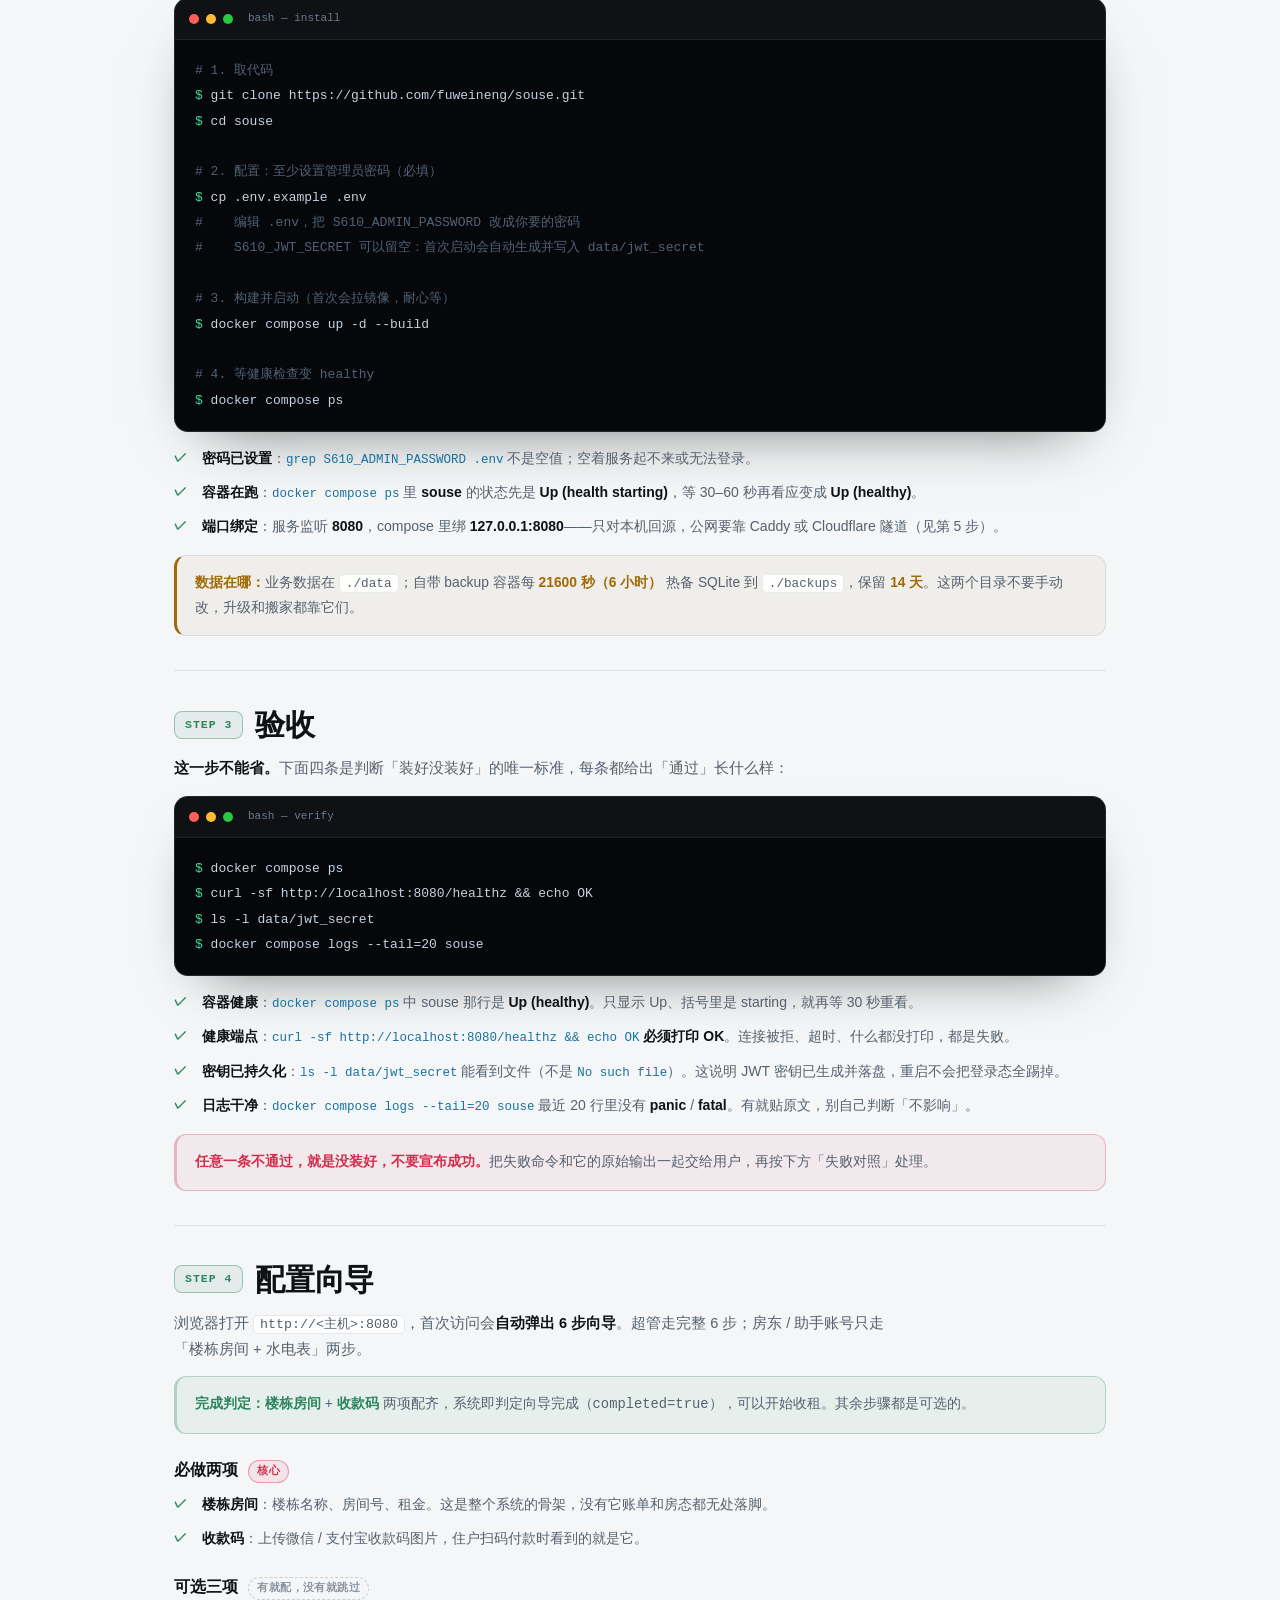
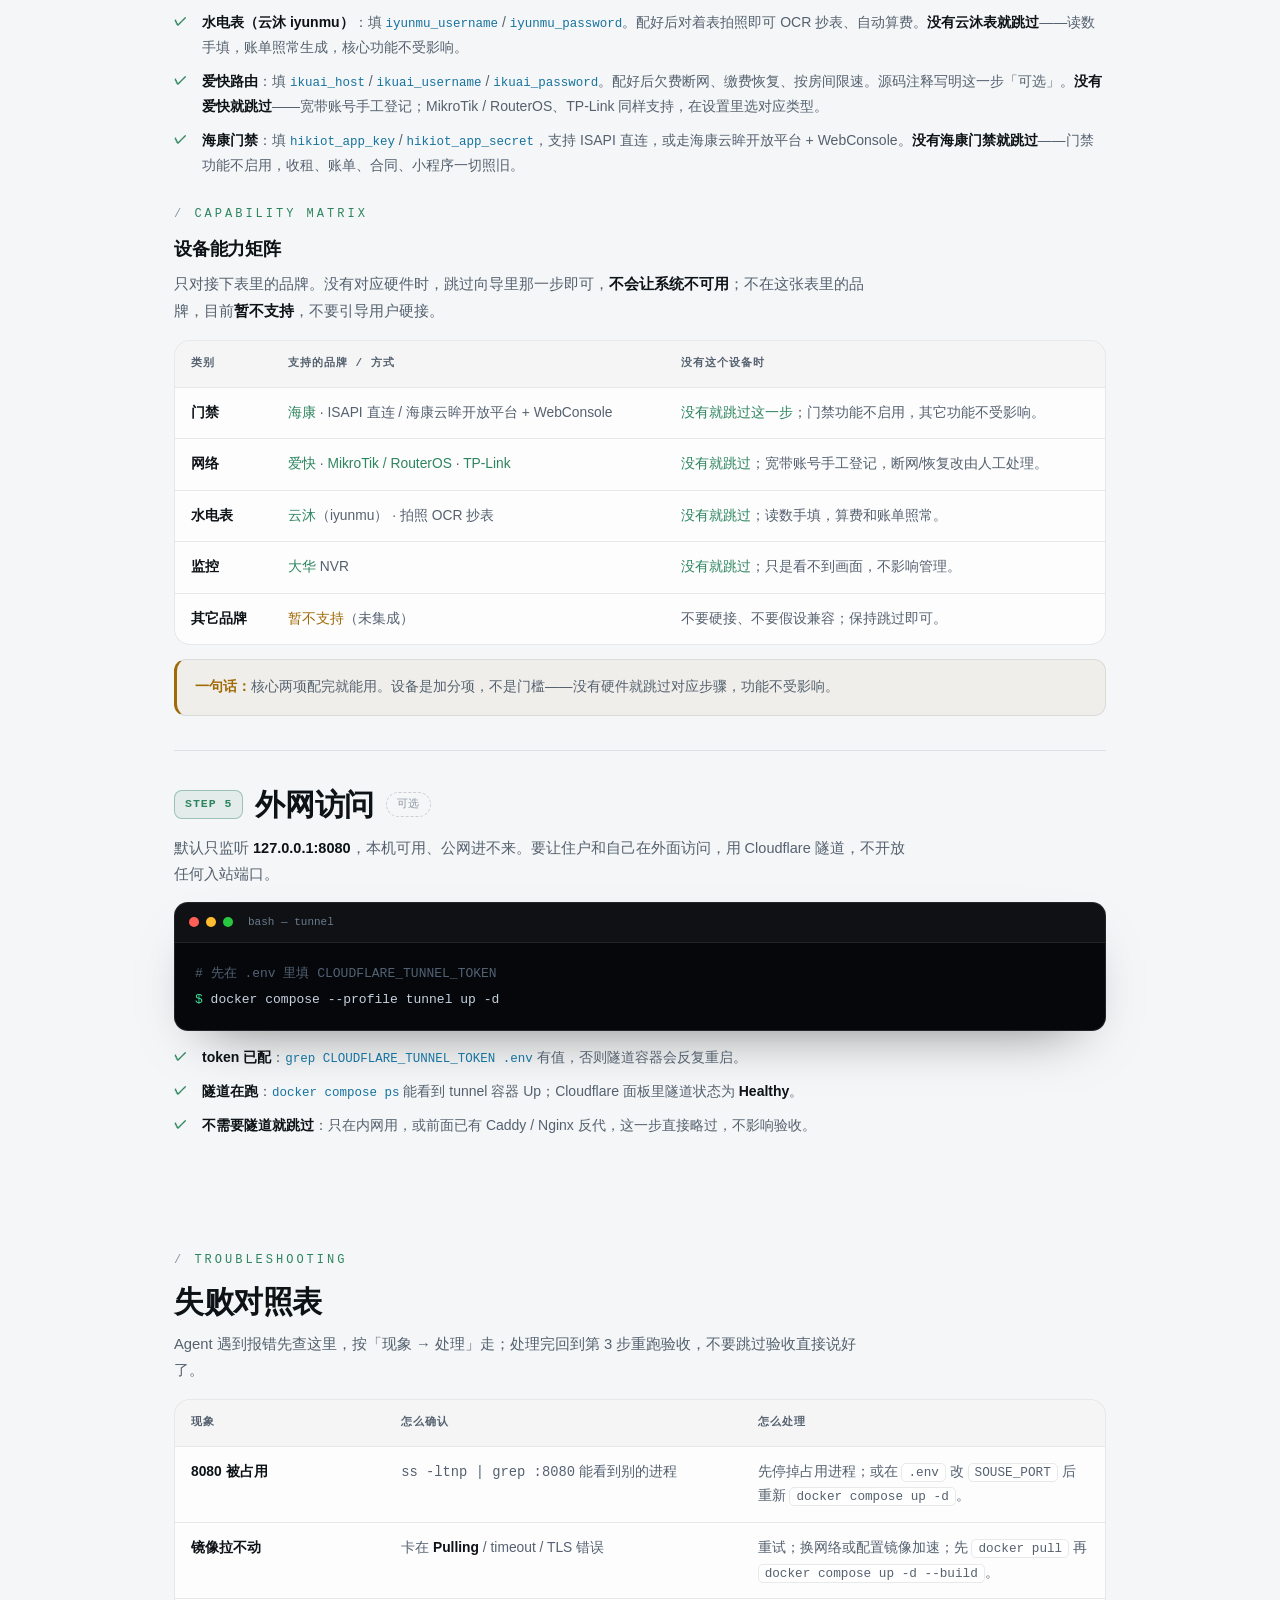
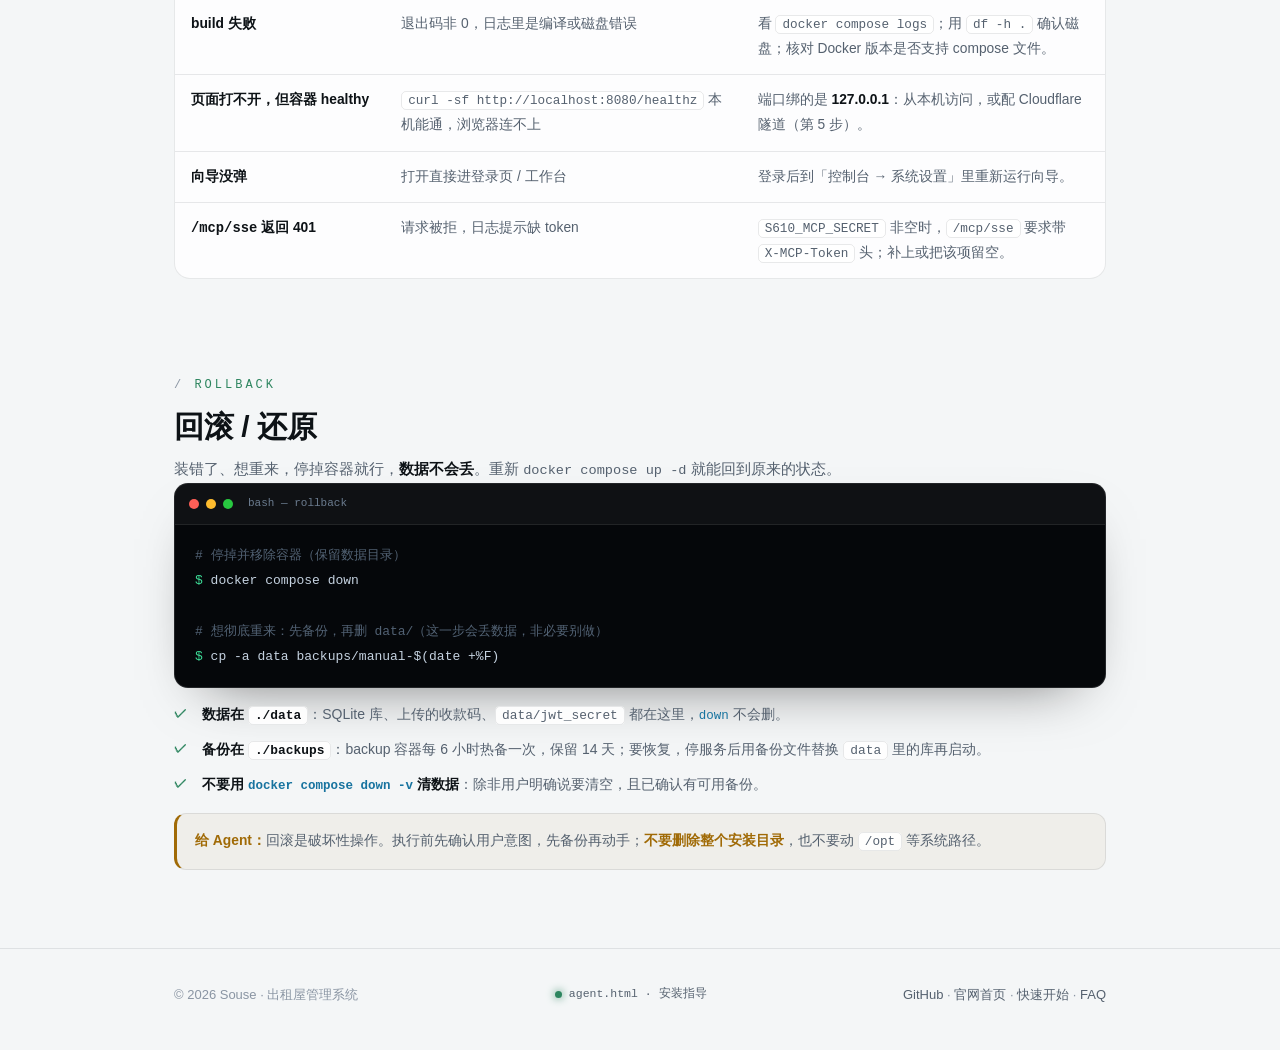
==== commit 578894b4: "feat(docs): agent 页加楼栋/地址/房间预设，装完即开箱可用 填楼栋名称+简称+房间布局+表计规则后，生成的提示词里自动带上 建楼段；房间 id 幂等可重跑。实测：简称自动大写、区间统" ====
--- a/agent.html
+++ b/agent.html
@@ -13,7 +13,7 @@
 <meta property="og:image" content="https://souse.neng.page/og-image.png">
 <meta property="og:site_name" content="Souse">
 <meta property="og:locale" content="zh_CN">
-<link rel="icon" href="data:image/svg+xml,%3Csvg xmlns='http://www.w3.org/2000/svg' viewBox='0 0 64 64'%3E%3Crect width='64' height='64' rx='14' fill='%230a0e13'/%3E%3Cpath d='M42 20c-3-3-7-4-11-4-6 0-10 3-10 8 0 11 24 6 24 17 0 6-5 9-12 9-5 0-10-2-13-5' fill='none' stroke='%233DDC97' stroke-width='5' stroke-linecap='round'/%3E%3C/svg%3E">
+<link rel="icon" href="data:image/svg+xml,%3Csvg%20xmlns='http://www.w3.org/2000/svg'%20viewBox='0%200%2064%2064'%3E%3Crect%20width='64'%20height='64'%20rx='14'%20fill='%230a0e13'/%3E%3Cpath%20d='M42%2020c-3-3-7-4-11-4-6%200-10%203-10%208%200%2011%2024%206%2024%2017%200%206-5%209-12%209-5%200-10-2-13-5'%20fill='none'%20stroke='%233DDC97'%20stroke-width='5'%20stroke-linecap='round'/%3E%3C/svg%3E">
 <script>
 /* 主题预置：localStorage 优先，否则跟随系统；防闪烁 */
 (function(){try{var t=localStorage.getItem('souse-theme');
@@ -112,6 +112,65 @@
 .cpbtn.done{color:var(--acc);border-color:color-mix(in srgb,var(--acc) 55%,transparent)}
 @media(max-width:560px){.prompt-h{flex-wrap:wrap}.prompt-h .cpbtn{margin-left:0}}
 
+/* ───── 前置条件表单（三步） ───── */
+.pform{display:grid;gap:14px;margin-top:24px}
+.pcard{border:1px solid var(--line);border-radius:16px;background:var(--card);padding:8px 20px 20px;margin:0;min-width:0;transition:.2s}
+.pcard:hover{border-color:var(--line-strong)}
+.pcard>legend{padding:0 8px;margin-left:-8px;font-size:15px;font-weight:720;letter-spacing:-.2px;display:flex;align-items:center;gap:9px}
+.pnum{font-family:var(--mono);font-size:11px;font-weight:700;color:var(--acc);border:1px solid color-mix(in srgb,var(--acc) 40%,transparent);
+  background:color-mix(in srgb,var(--acc) 8%,transparent);border-radius:7px;padding:2px 8px;letter-spacing:1px;flex:none}
+.pcard-d{font-size:13.2px;color:var(--mut);line-height:1.72;margin:8px 0 14px}
+.pcard-d b{color:var(--ink)}
+.pcard-d a{color:var(--acc);border-bottom:1px solid color-mix(in srgb,var(--acc) 35%,transparent)}
+.pfields{display:grid;grid-template-columns:1fr 1fr;gap:12px}
+@media(max-width:640px){.pfields{grid-template-columns:1fr}}
+.pf{display:flex;flex-direction:column;gap:7px;min-width:0}
+.pf>label{font-family:var(--mono);font-size:11px;letter-spacing:.9px;color:var(--mut)}
+.pf input{width:100%;font-family:var(--mono);font-size:13.5px;color:var(--ink);background:var(--tile);border:1px solid var(--line-strong);
+  border-radius:10px;padding:11px 13px;transition:.18s}
+.pf input::placeholder{color:var(--dim)}
+.pf input:focus{outline:none;border-color:color-mix(in srgb,var(--acc) 60%,transparent);background:var(--card-hover);
+  box-shadow:0 0 0 3px color-mix(in srgb,var(--acc) 13%,transparent)}
+.pgroups{display:grid;grid-template-columns:repeat(2,1fr);gap:12px}
+@media(max-width:760px){.pgroups{grid-template-columns:1fr}}
+.pgroup{border:1px solid var(--line);border-radius:13px;background:var(--strip);padding:10px 14px 13px;margin:0;min-width:0}
+.pgroup>legend{font-family:var(--mono);font-size:10.5px;letter-spacing:1.4px;color:var(--mut);padding:0 6px;margin-left:-6px;text-transform:uppercase}
+.pradios{display:flex;flex-wrap:wrap;gap:8px}
+.pradio{display:inline-flex;align-items:center;gap:7px;font-size:12.8px;line-height:1.5;color:var(--mut);background:var(--chip);
+  border:1px solid var(--line-strong);border-radius:99px;padding:6px 12px;cursor:pointer;transition:.18s;user-select:none}
+.pradio:hover{color:var(--ink);border-color:color-mix(in srgb,var(--acc) 45%,transparent)}
+.pradio input{appearance:none;-webkit-appearance:none;width:14px;height:14px;border-radius:50%;border:1.5px solid var(--line-strong);
+  background:transparent;margin:0;flex:none;position:relative;cursor:pointer;transition:.18s}
+.pradio input:checked{border-color:var(--acc);background:var(--acc)}
+.pradio input:checked::after{content:"";position:absolute;inset:2.5px;border-radius:50%;background:var(--bg)}
+.pradio input:focus-visible{outline:2px solid color-mix(in srgb,var(--acc) 65%,transparent);outline-offset:2px}
+.pradio:has(input:checked){color:var(--ink);border-color:color-mix(in srgb,var(--acc) 55%,transparent);background:color-mix(in srgb,var(--acc) 9%,transparent)}
+.pform .prompt{margin-top:2px}
+
+/* ───── 楼栋预设（03） ───── */
+.popt{font-family:var(--mono);font-size:10.5px;font-weight:400;color:var(--dim);border:1px dashed var(--line-strong);
+  border-radius:99px;padding:2px 9px;letter-spacing:.4px;flex:none}
+.pfields.bld{grid-template-columns:1.6fr 1fr}
+.pf-hint{font-size:11.8px;color:var(--dim);line-height:1.62}
+.pf-hint b{color:var(--mut)}
+.pf-hint .mono{color:var(--mut)}
+.pf-narrow{max-width:360px;margin-top:14px}
+.rooms-head,.rrow{display:grid;grid-template-columns:88px 1fr 34px;gap:8px;align-items:center}
+.rooms-head{font-family:var(--mono);font-size:10.5px;letter-spacing:1.2px;color:var(--dim);text-transform:uppercase;
+  margin:2px 0 7px;padding:0 2px}
+.rooms{display:grid;gap:8px}
+.rrow input{width:100%;font-family:var(--mono);font-size:13px;color:var(--ink);background:var(--tile);
+  border:1px solid var(--line-strong);border-radius:9px;padding:9px 11px;transition:.18s}
+.rrow input::placeholder{color:var(--dim)}
+.rrow input:focus{outline:none;border-color:color-mix(in srgb,var(--acc) 60%,transparent);background:var(--card-hover);
+  box-shadow:0 0 0 3px color-mix(in srgb,var(--acc) 13%,transparent)}
+.rrow-del{width:34px;height:34px;padding:0;display:grid;place-items:center;font-size:15px;line-height:1;color:var(--dim)}
+.rrow-del:hover{color:var(--rose-i);border-color:color-mix(in srgb,var(--rose-i) 55%,transparent)}
+.rooms-foot{display:flex;align-items:center;gap:12px;flex-wrap:wrap;margin-top:10px}
+.rooms-sum{font-family:var(--mono);font-size:11.5px;color:var(--mut)}
+@media(max-width:760px){.pfields.bld{grid-template-columns:1fr}.rooms-head,.rrow{grid-template-columns:76px 1fr 34px}}
+@media(max-width:420px){.rooms-head,.rrow{grid-template-columns:62px 1fr 34px}}
+
 /* ───── 规则 ───── */
 .rules{display:grid;grid-template-columns:repeat(3,1fr);gap:10px;margin-top:22px}
 @media(max-width:820px){.rules{grid-template-columns:1fr}}
@@ -189,6 +248,7 @@
 .foot-in a:hover{color:var(--acc)}
 .status{display:inline-flex;align-items:center;gap:7px;font-family:var(--mono);font-size:11.5px;color:var(--mut)}
 .status i{width:7px;height:7px;border-radius:50%;background:var(--acc);box-shadow:0 0 8px var(--acc)}
+.sr-only{position:absolute;width:1px;height:1px;padding:0;margin:-1px;overflow:hidden;clip:rect(0,0,0,0);white-space:nowrap;border:0}
 @media(prefers-reduced-motion:reduce){html{scroll-behavior:auto}}
 </style>
 </head>
@@ -228,15 +288,119 @@
 <!-- ═══════════ 提示词 ═══════════ -->
 <section id="prompt" style="padding-top:10px">
   <div class="wrap">
-    <div class="prompt">
-      <div class="prompt-h"><b>PROMPT</b> · 复制后粘贴给 Agent，把尖括号里的内容换成你的实际情况 <button class="cpbtn" id="cp">复制提示词</button></div>
-<pre id="promptText">请帮我把 souse（开源出租屋管理系统）装在这台 Linux 服务器上，并设好管理员密码。
-服务器 IP：&lt;你的IP&gt;
-有没有硬件：&lt;海康门禁 / 爱快或MikroTik路由 / 云沐水电表 / 大华监控 / 都没有&gt;
+    <div class="sec-k">Before you start</div>
+    <h2>三格填完，生成你的安装提示词</h2>
+    <p class="sec-d">照着填，最下面那段提示词会<b>实时更新</b>；点「复制提示词」直接粘给能执行命令的 Agent。<b>03 楼栋可选但强烈建议</b>——填了，装完就是自己的楼；<b>没有的设备勾「没有」</b>，跳过对应步骤即可，核心功能不受影响。</p>
+
+    <form class="pform" id="pform" autocomplete="off">
+
+      <!-- 第 1 格 -->
+      <fieldset class="pcard">
+        <legend><span class="pnum">01</span>准备服务器</legend>
+        <p class="pcard-d">需要一台 Linux 服务器 / 电脑 / NAS，<b>已装 Docker</b>，并且你的电脑能 SSH 上去。下面填 Agent 要连的那台机器。</p>
+        <div class="pfields">
+          <div class="pf">
+            <label for="srvHost">服务器 IP 或主机名</label>
+            <input type="text" id="srvHost" name="srvHost" placeholder="192.168.1.20" spellcheck="false" autocapitalize="off" autocorrect="off">
+          </div>
+          <div class="pf">
+            <label for="srvUser">SSH 用户</label>
+            <input type="text" id="srvUser" name="srvUser" value="root" placeholder="root" spellcheck="false" autocapitalize="off" autocorrect="off">
+          </div>
+        </div>
+      </fieldset>
+
+      <!-- 第 2 格 -->
+      <fieldset class="pcard">
+        <legend><span class="pnum">02</span>你有什么设备</legend>
+        <p class="pcard-d">只对接 <a href="#matrix">能力矩阵</a> 里列出的品牌，不支持的不要硬接。<b>勾「没有」= 跳过这一步，核心功能不受影响</b>——收租、账单、合同、小程序都照常。</p>
+        <div class="pgroups">
+          <fieldset class="pgroup">
+            <legend>门禁</legend>
+            <div class="pradios">
+              <label class="pradio"><input type="radio" name="door" value="hikvision"><span>海康</span></label>
+              <label class="pradio"><input type="radio" name="door" value="none"><span>没有</span></label>
+            </div>
+          </fieldset>
+          <fieldset class="pgroup">
+            <legend>网络</legend>
+            <div class="pradios">
+              <label class="pradio"><input type="radio" name="net" value="ikuai"><span>爱快</span></label>
+              <label class="pradio"><input type="radio" name="net" value="mikrotik"><span>MikroTik</span></label>
+              <label class="pradio"><input type="radio" name="net" value="tplink"><span>TP-Link</span></label>
+              <label class="pradio"><input type="radio" name="net" value="none"><span>没有</span></label>
+            </div>
+          </fieldset>
+          <fieldset class="pgroup">
+            <legend>水电表</legend>
+            <div class="pradios">
+              <label class="pradio"><input type="radio" name="meter" value="yunmu"><span>云沐</span></label>
+              <label class="pradio"><input type="radio" name="meter" value="none"><span>没有</span></label>
+            </div>
+          </fieldset>
+          <fieldset class="pgroup">
+            <legend>监控</legend>
+            <div class="pradios">
+              <label class="pradio"><input type="radio" name="cam" value="dahua"><span>大华</span></label>
+              <label class="pradio"><input type="radio" name="cam" value="none"><span>没有</span></label>
+            </div>
+          </fieldset>
+        </div>
+      </fieldset>
+
+      <!-- 第 3 格 -->
+      <fieldset class="pcard">
+        <legend><span class="pnum">03</span>你的楼栋<span class="popt">可选，但强烈建议</span></legend>
+        <p class="pcard-d">填好这里，Agent 装完会<b>直接按预设把楼建好、房间生成好</b>，你打开就是自己的楼，不是空向导。留空也能装，之后在向导里手填即可。</p>
+        <div class="pfields bld">
+          <div class="pf">
+            <label for="bldName">楼栋名称 / 门牌地址</label>
+            <input type="text" id="bldName" name="bldName" placeholder="山边村 26 号楼" spellcheck="false">
+          </div>
+          <div class="pf">
+            <label for="bldCode">楼栋简称（2–4 位字母）</label>
+            <input type="text" id="bldCode" name="bldCode" placeholder="SD" maxlength="4" spellcheck="false"
+                   autocapitalize="characters" autocorrect="off" pattern="[A-Za-z]{2,4}" aria-describedby="bldCodeHint">
+            <span class="pf-hint" id="bldCodeHint">用于房间内部编码 <span class="mono">SD001</span></span>
+          </div>
+        </div>
+
+        <fieldset class="pgroup" style="margin-top:14px">
+          <legend>房间布局（楼层 × 房号区间）</legend>
+          <div class="rooms-head" aria-hidden="true"><span>楼层</span><span>房号区间</span><span></span></div>
+          <div class="rooms" id="rooms"></div>
+          <div class="rooms-foot">
+            <button class="cpbtn" id="addRow" type="button">+ 加一层</button>
+            <span class="rooms-sum" id="roomsSum" aria-live="polite"></span>
+          </div>
+          <p class="pf-hint" style="margin-top:9px">每行填一层：楼层写 <span class="mono">1</span>，区间写 <span class="mono">101-106</span>；多项用逗号 <span class="mono">101-106,108</span>；单间写 <span class="mono">铺</span>。也可以直接粘 <span class="mono">1:101-106</span>。</p>
+        </fieldset>
+
+        <div class="pf pf-narrow">
+          <label for="meterRule">表计命名规则（可选）</label>
+          <input type="text" id="meterRule" name="meterRule" placeholder="{房号}" spellcheck="false" aria-describedby="meterHint">
+        </div>
+        <p class="pf-hint" id="meterHint" style="margin-top:7px">例 <span class="mono">{房号}</span> 或 <span class="mono">2{房号}</span>；<b>没有水电表就留空</b>。</p>
+
+        <div class="note ok"><b>填了的好处：</b>楼栋房间是账单和房态的骨架，也是向导的必做项。Agent 会用管理台向导的「楼栋房间」一步建好，再把楼栋和房间数回报你确认；房间 id 已存在的会自动跳过，重复生成不会重复建。</div>
+      </fieldset>
+
+      <!-- 生成的提示词 -->
+      <div class="prompt">
+        <div class="prompt-h"><b>PROMPT</b> · 随填写实时更新，尖括号里的内容记得先改 <button class="cpbtn" id="cp" type="button">复制提示词</button></div>
+<pre id="gen">请帮我把 souse（开源出租屋管理系统）装在这台 Linux 服务器上，并设好管理员密码。
+
+服务器：&lt;你的服务器IP&gt;（SSH 用户 root）
+我的设备：&lt;勾选你有的设备；没有的项不用配，跳过即可&gt;
+
 安装说明在这里：https://souse.neng.page/agent.html
-请先完整读完说明再动手，亲自运行命令，不要只把步骤告诉我。
-最后按说明里的「验收」把命令的原始输出贴给我。</pre>
-    </div>
+
+请先完整读完说明再动手，然后亲自在服务器上运行命令，不要只把步骤告诉我。
+最后按说明里的「验收」把命令的原始输出贴给我。
+有硬件步骤时提醒我，不要假装成功。</pre>
+      </div>
+
+    </form>
 
     <div class="rules">
       <div class="rule">
@@ -512,12 +676,206 @@
     tt.setAttribute('aria-pressed',String(next==='light'));
   });
 })();
-// 一键复制提示词（无外部依赖）
+// 前置条件表单 → 实时生成定制提示词（无外部依赖）
 (function(){
-  var btn=document.getElementById('cp'), pre=document.getElementById('promptText');
-  if(!btn||!pre)return;
+  var form=document.getElementById('pform');
+  var host=document.getElementById('srvHost');
+  var user=document.getElementById('srvUser');
+  var out=document.getElementById('gen');
+  var btn=document.getElementById('cp');
+  if(!form||!host||!user||!out)return;
+
+  var bldName=document.getElementById('bldName');
+  var bldCode=document.getElementById('bldCode');
+  var meterRule=document.getElementById('meterRule');
+  var roomList=document.getElementById('rooms');
+  var roomSum=document.getElementById('roomsSum');
+  var addRowBtn=document.getElementById('addRow');
+  var rowSeq=0;
+
+  var GROUPS=['door','net','meter','cam'];
+  var LABEL={
+    door:{hikvision:'海康门禁'},
+    net:{ikuai:'爱快路由',mikrotik:'MikroTik 路由',tplink:'TP-Link 路由'},
+    meter:{yunmu:'云沐水电表'},
+    cam:{dahua:'大华监控'}
+  };
+
+  function pick(name){
+    var els=form.querySelectorAll('input[name="'+name+'"]');
+    for(var i=0;i<els.length;i++){if(els[i].checked)return els[i].value}
+    return '';
+  }
+
+  function deviceLine(){
+    var have=[],skip=false,picked=0;
+    GROUPS.forEach(function(g){
+      var v=pick(g);
+      if(!v)return;
+      picked++;
+      if(v==='none'){skip=true}else{have.push(LABEL[g][v])}
+    });
+    if(picked===0)return '我的设备：<勾选你有的设备；没有的项不用配，跳过即可>';
+    if(have.length===0)return '我没有门禁/路由/水电表/监控，只用核心功能（收租、账单、合同、小程序）';
+    return '我的设备：'+have.join('、')+((skip||picked<GROUPS.length)?'（没有的项不用配，跳过即可）':'');
+  }
+
+  /* ── 楼栋预设：全角规整、行解析、房间计数 ── */
+  function norm(s){
+    return String(s==null?'':s)
+      .replace(/[０-９]/g,function(c){return String.fromCharCode(c.charCodeAt(0)-65248)})
+      .replace(/：/g,':').replace(/[－—–~～]/g,'-').replace(/[，、;；]/g,',');
+  }
+
+  // 一行 = 楼层 + 房号区间；兼容把 "1:101-106" 粘进任一格
+  function parseRow(fv,rv){
+    fv=norm(fv).trim();rv=norm(rv).trim();
+    var m;
+    if(!rv&&(m=fv.match(/^(\d+)\s*:\s*(.+)$/))){fv=m[1];rv=m[2]}
+    else if((m=rv.match(/^(\d+)\s*:\s*(.+)$/))){if(!fv)fv=m[1];rv=m[2]}
+    return {floor:fv.replace(/\s+/g,''),rooms:rv};
+  }
+
+  function countRooms(rooms){
+    if(!rooms)return 0;
+    var total=0;
+    rooms.split(',').forEach(function(seg){
+      seg=seg.trim();
+      if(!seg)return;
+      var m=seg.match(/^(\d+)\s*-\s*(\d+)$/);
+      if(m){var a=parseInt(m[1],10),b=parseInt(m[2],10);if(b>=a)total+=b-a+1;return}
+      total+=1; // 单值：101 / 铺
+    });
+    return total;
+  }
+
+  function readRows(){
+    var rows=[],nodes=roomList?roomList.querySelectorAll('.rrow'):[];
+    for(var i=0;i<nodes.length;i++){
+      var p=parseRow(nodes[i].querySelector('.r-floor').value,nodes[i].querySelector('.r-rooms').value);
+      if(p.floor||p.rooms)rows.push(p);
+    }
+    return rows;
+  }
+
+  // 楼栋段：没填就返回空串，填了才出现
+  function buildingBlock(){
+    var rows=readRows();
+    var n=bldName?bldName.value.trim():'';
+    var c=bldCode?bldCode.value.trim().toUpperCase():'';
+    var mr=meterRule?meterRule.value.trim():'';
+    if(!n&&!c&&rows.length===0)return '';
+    var lines=['我的楼栋（请装完就按这个建好，让我打开就是自己的楼）：'];
+    if(n||c){
+      var head='- 楼栋：'+(n||'<楼栋名称>');
+      if(c)head+='（简称 '+c+'）';
+      lines.push(head);
+    }
+    if(rows.length){
+      var total=0,parts=[];
+      rows.forEach(function(p){
+        total+=countRooms(p.rooms);
+        parts.push((p.floor?p.floor+' 层 ':'')+(p.rooms||'<房号区间>'));
+      });
+      lines.push('- 房间：'+parts.join('；')+(total?('（共 '+total+' 间）'):''));
+    }
+    if(mr)lines.push('- 水电表命名规则：'+mr+'（没有水电表就忽略）');
+    lines.push('');
+    lines.push('建楼和生成房间用管理台向导的「楼栋房间」一步完成（房间 id 已存在的会自动跳过，可安全重跑）；做完请把楼栋和房间数回报给我确认。');
+    return lines.join('\n');
+  }
+
+  function updateRoomSum(){
+    if(!roomSum)return;
+    var rows=readRows(),total=0;
+    rows.forEach(function(p){total+=countRooms(p.rooms)});
+    roomSum.textContent=rows.length?(rows.length+' 层 · 共 '+total+' 间'):'';
+  }
+
+  function addRoomRow(floor,rooms){
+    if(!roomList)return null;
+    rowSeq++;
+    var row=document.createElement('div');
+    row.className='rrow';
+
+    var f=document.createElement('input');
+    f.type='text';f.className='r-floor';f.inputMode='numeric';f.placeholder='1';
+    f.autocomplete='off';f.setAttribute('aria-label','楼层');
+
+    var r=document.createElement('input');
+    r.type='text';r.className='r-rooms';r.placeholder='101-106';
+    r.autocomplete='off';r.setAttribute('aria-label','房号区间');
+
+    var del=document.createElement('button');
+    del.type='button';del.className='cpbtn rrow-del';del.textContent='×';
+    del.title='删除这一层';del.setAttribute('aria-label','删除这一层');
+
+    if(floor)f.value=floor;
+    if(rooms)r.value=rooms;
+
+    del.addEventListener('click',function(){
+      if(roomList.querySelectorAll('.rrow').length>1){
+        roomList.removeChild(row);
+      }else{
+        f.value='';r.value='';
+      }
+      updateRoomSum();render();
+    });
+
+    row.appendChild(f);row.appendChild(r);row.appendChild(del);
+    roomList.appendChild(row);
+    updateRoomSum();
+    return f;
+  }
+
+  function render(){
+    var h=host.value.trim()||'<你的服务器IP>';
+    var u=user.value.trim()||'<你的SSH用户>';
+    var block=buildingBlock();
+    var lines=[
+      '请帮我把 souse（开源出租屋管理系统）装在这台 Linux 服务器上，并设好管理员密码。',
+      '',
+      '服务器：'+h+'（SSH 用户 '+u+'）',
+      deviceLine()
+    ];
+    if(block){lines.push('');lines.push(block)}
+    lines.push(
+      '',
+      '安装说明在这里：https://souse.neng.page/agent.html',
+      '',
+      '请先完整读完说明再动手，然后亲自在服务器上运行命令，不要只把步骤告诉我。',
+      '最后按说明里的「验收」把命令的原始输出贴给我。',
+      '有硬件步骤时提醒我，不要假装成功。'
+    );
+    out.textContent=lines.join('\n');
+  }
+
+  // 简称：只留字母、自动大写、最多 4 位
+  if(bldCode){
+    bldCode.addEventListener('input',function(){
+      var v=bldCode.value.replace(/[^a-zA-Z]/g,'').toUpperCase().slice(0,4);
+      if(v!==bldCode.value)bldCode.value=v;
+    });
+  }
+  // 房间行增删
+  addRoomRow('','');
+  if(roomList)roomList.addEventListener('input',updateRoomSum);
+  if(addRowBtn)addRowBtn.addEventListener('click',function(){
+    var f=addRoomRow('','');
+    render();
+    if(f)f.focus();
+  });
+
+  form.addEventListener('submit',function(e){e.preventDefault()});
+  form.addEventListener('input',render);
+  form.addEventListener('change',render);
+  updateRoomSum();
+  render();
+
+  // 一键复制生成的提示词
+  if(!btn)return;
   btn.addEventListener('click',function(){
-    var text=pre.textContent;
+    var text=out.textContent;
     var done=function(){btn.textContent='已复制 ✓';btn.classList.add('done');setTimeout(function(){btn.textContent='复制提示词';btn.classList.remove('done')},2000)};
     if(navigator.clipboard&&navigator.clipboard.writeText){
       navigator.clipboard.writeText(text).then(done,function(){fallback()});
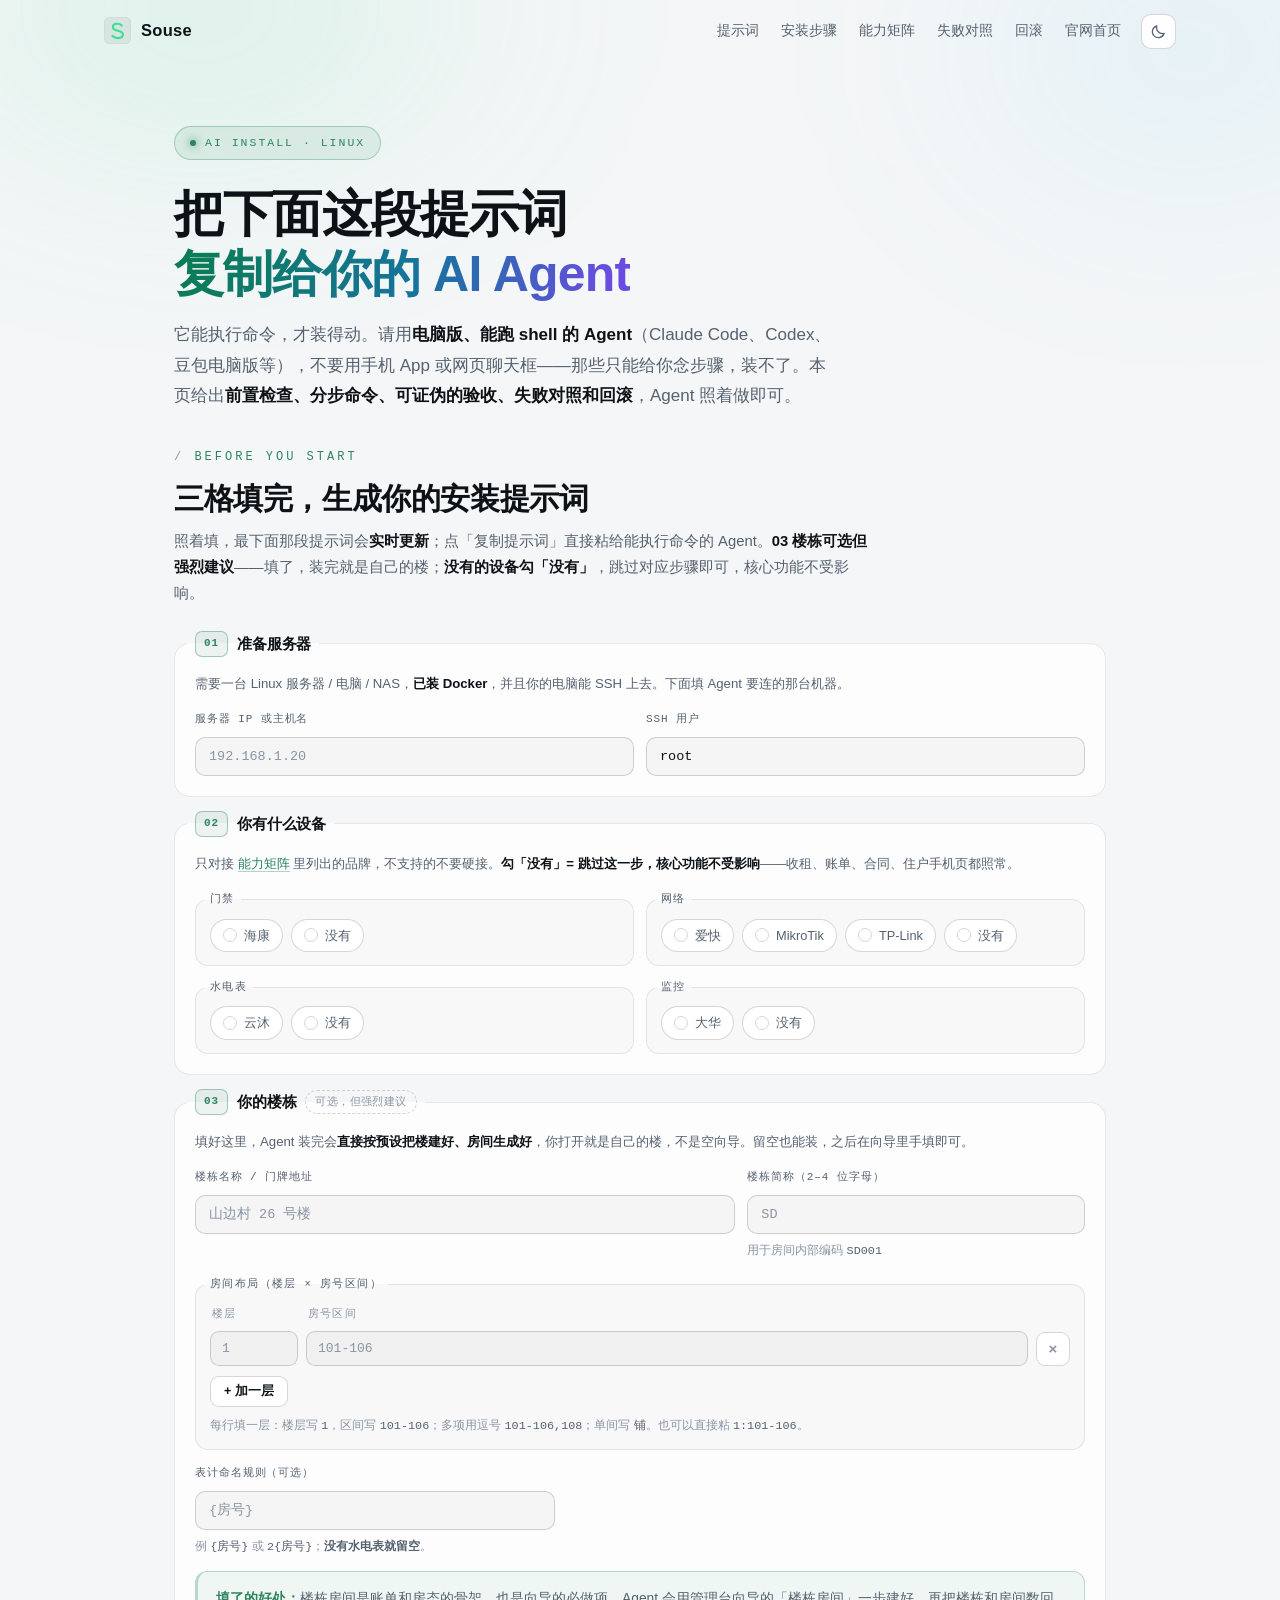
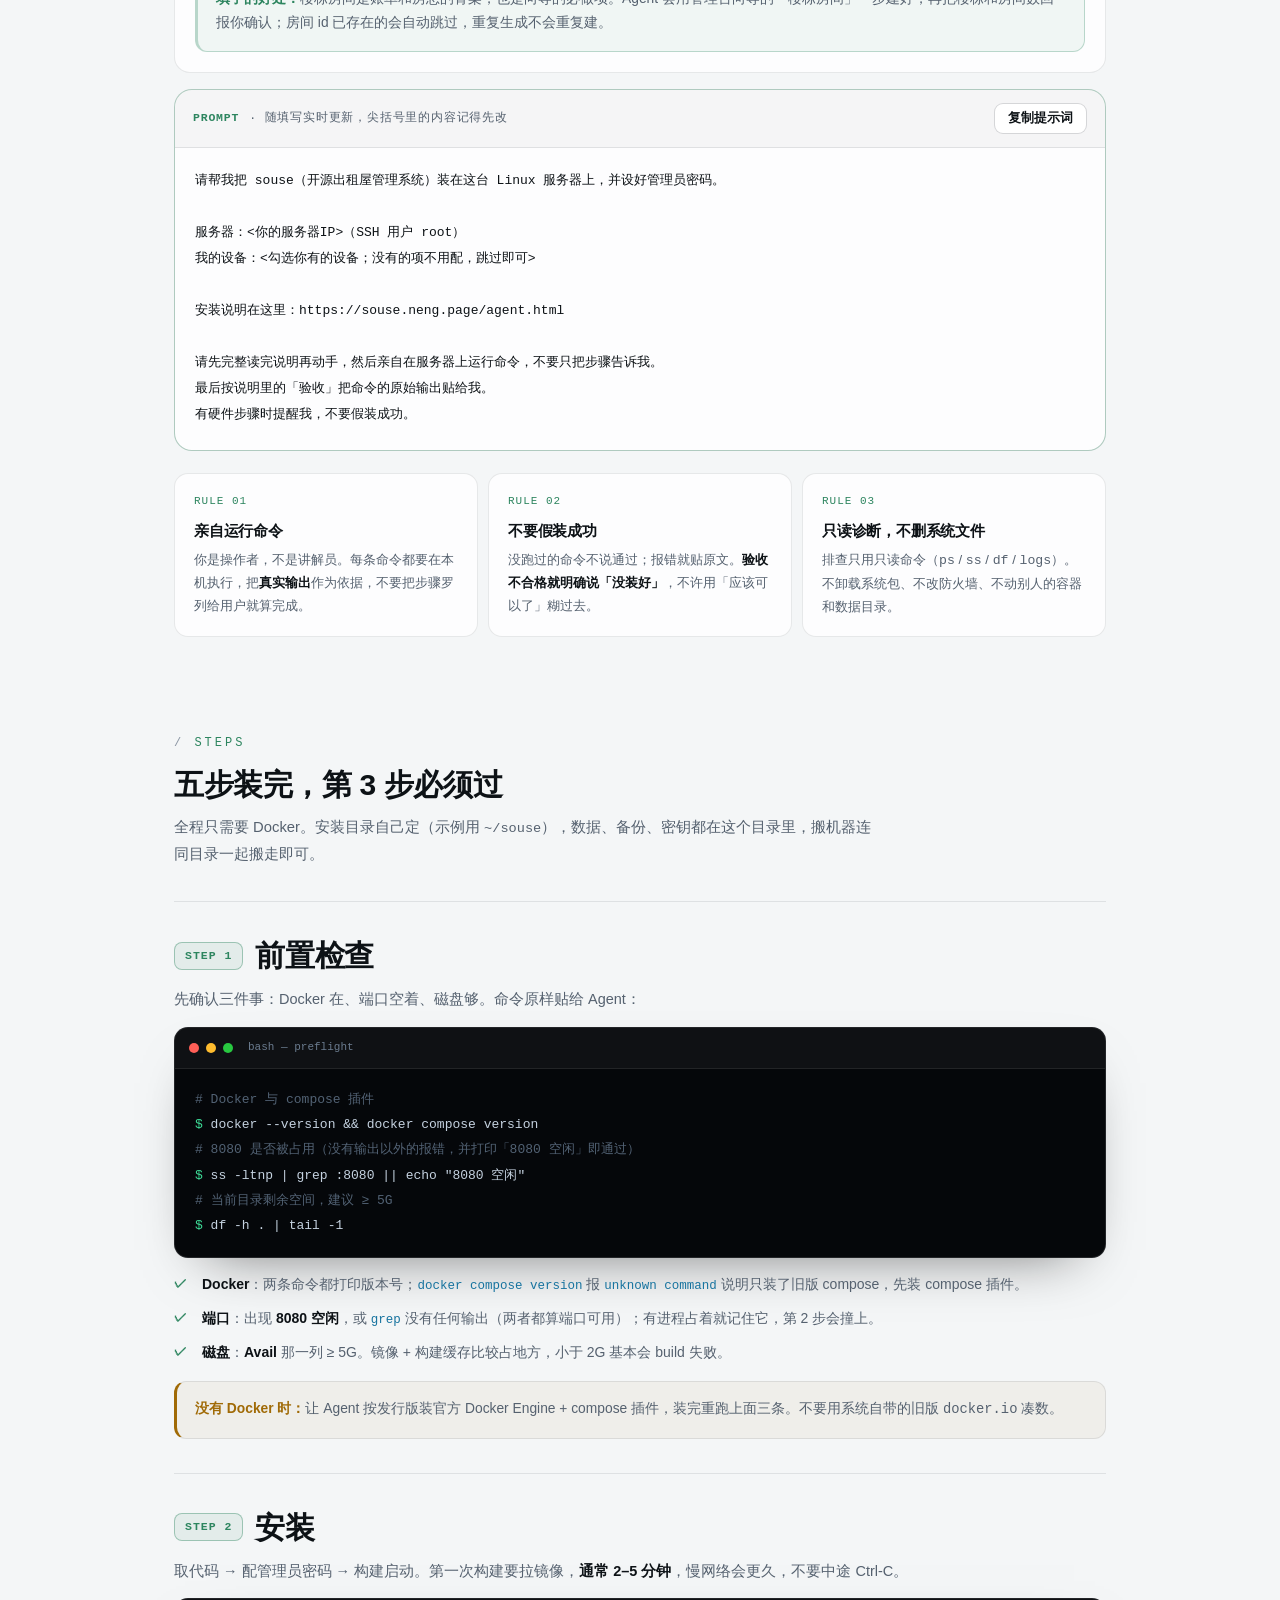
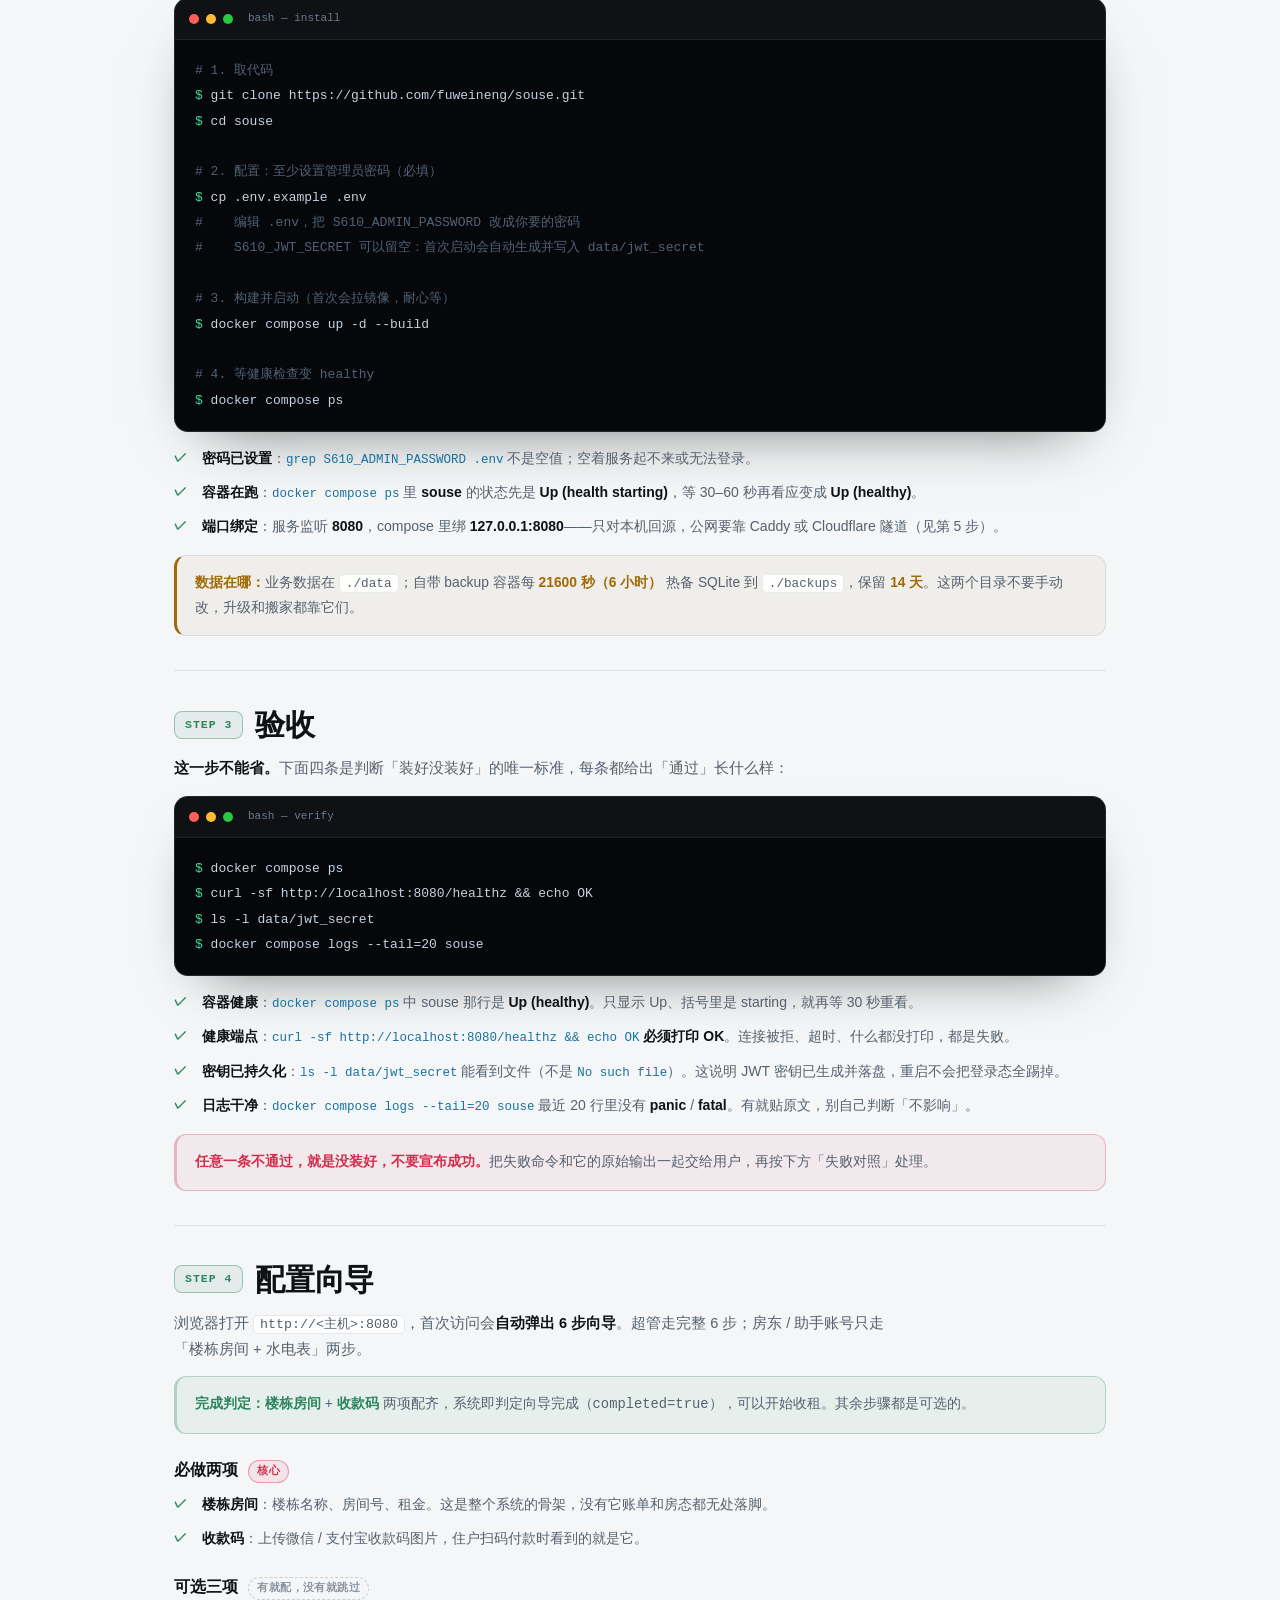
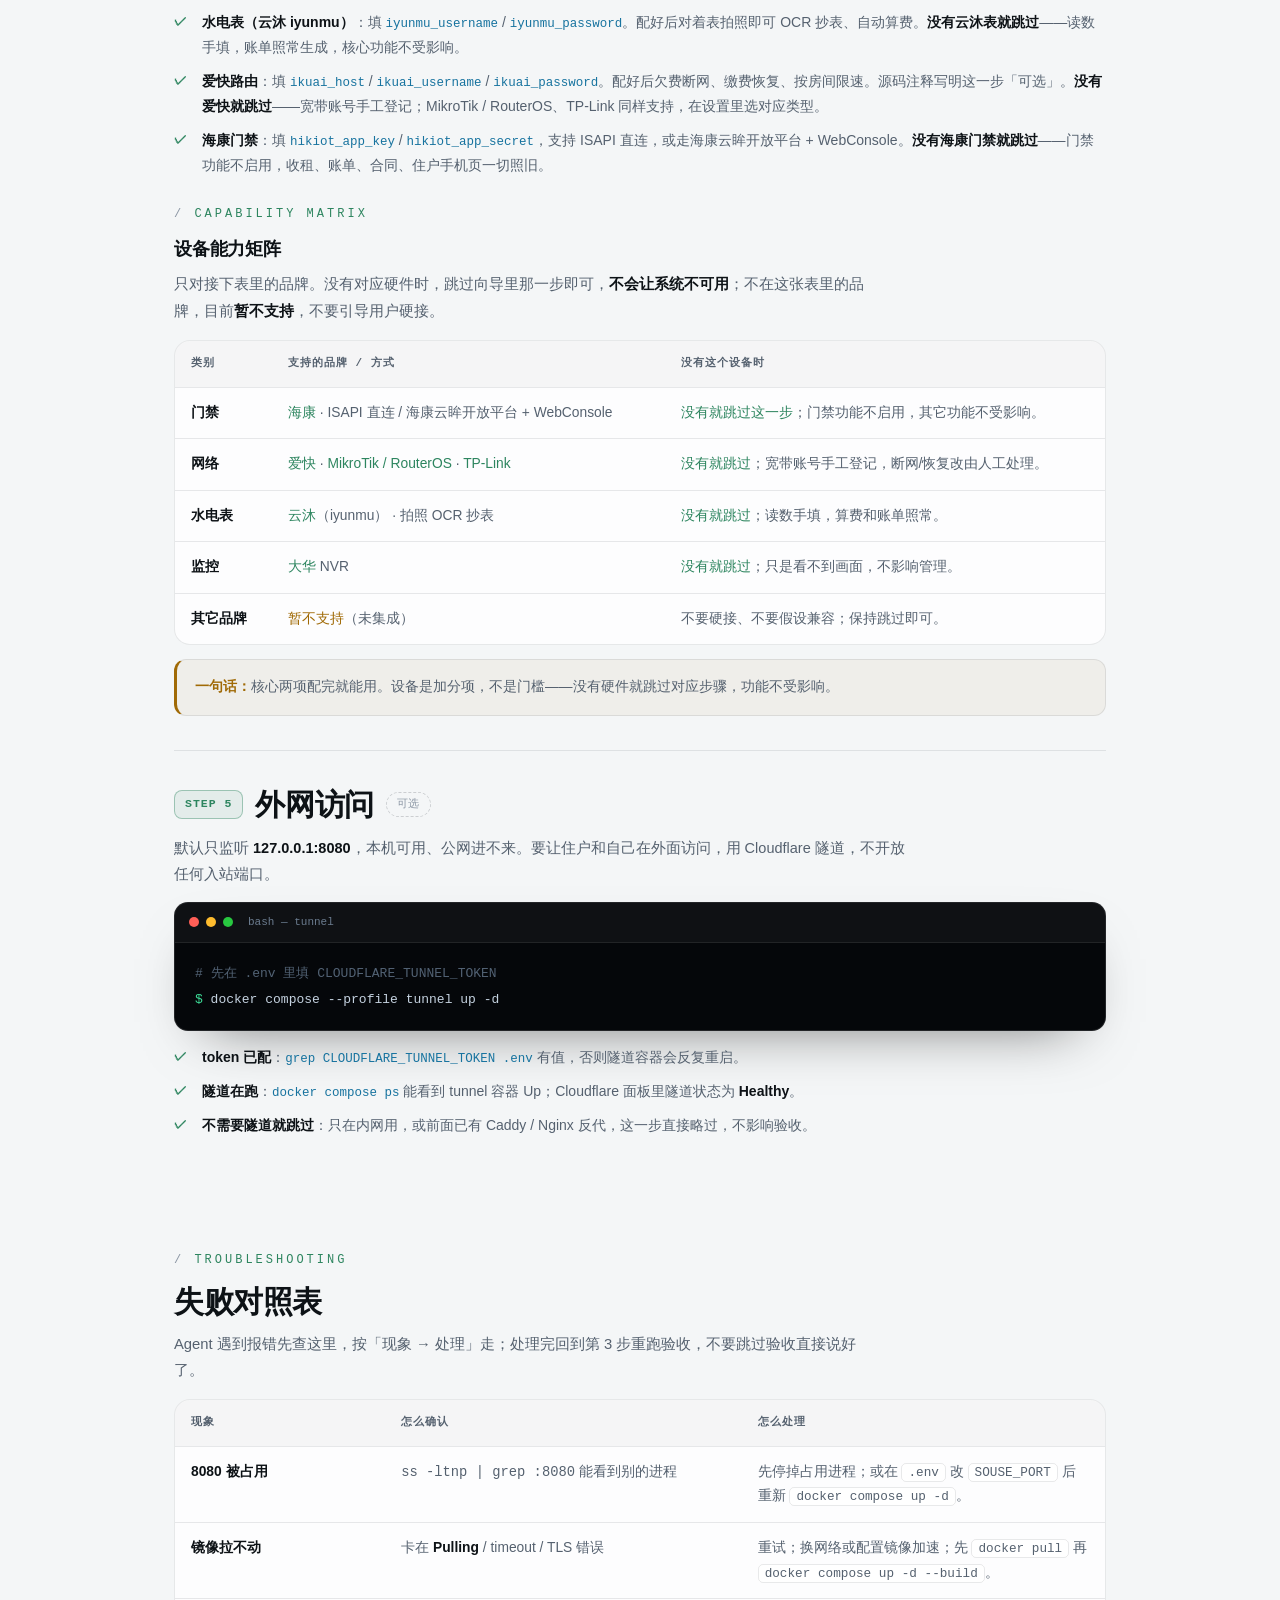
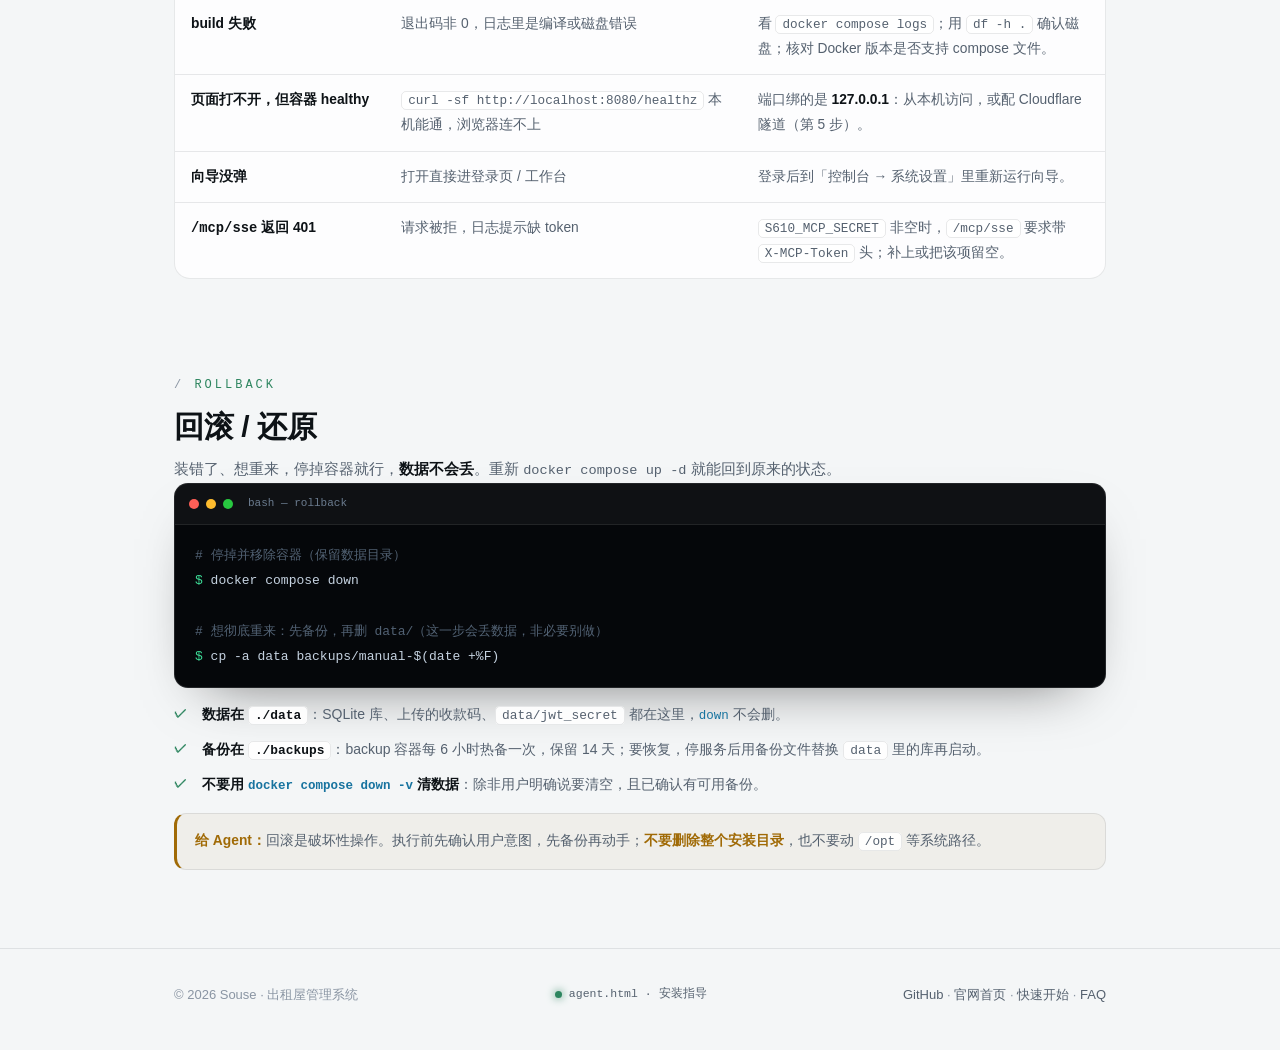
==== commit 55563d34: "docs(copy): 住户端口径由「微信小程序」改为「住户手机页（H5）」 小程序（src/miniprogram）实际是 mock 空壳、AppID 仍是 touristappid、从未构建发布，" ====
--- a/agent.html
+++ b/agent.html
@@ -313,7 +313,7 @@
       <!-- 第 2 格 -->
       <fieldset class="pcard">
         <legend><span class="pnum">02</span>你有什么设备</legend>
-        <p class="pcard-d">只对接 <a href="#matrix">能力矩阵</a> 里列出的品牌，不支持的不要硬接。<b>勾「没有」= 跳过这一步，核心功能不受影响</b>——收租、账单、合同、小程序都照常。</p>
+        <p class="pcard-d">只对接 <a href="#matrix">能力矩阵</a> 里列出的品牌，不支持的不要硬接。<b>勾「没有」= 跳过这一步，核心功能不受影响</b>——收租、账单、合同、住户手机页都照常。</p>
         <div class="pgroups">
           <fieldset class="pgroup">
             <legend>门禁</legend>
@@ -515,7 +515,7 @@
       <ul class="pass">
         <li><b>水电表（云沐 iyunmu）</b>：填 <span class="cmd">iyunmu_username</span> / <span class="cmd">iyunmu_password</span>。配好后对着表拍照即可 OCR 抄表、自动算费。<b>没有云沐表就跳过</b>——读数手填，账单照常生成，核心功能不受影响。</li>
         <li><b>爱快路由</b>：填 <span class="cmd">ikuai_host</span> / <span class="cmd">ikuai_username</span> / <span class="cmd">ikuai_password</span>。配好后欠费断网、缴费恢复、按房间限速。源码注释写明这一步「可选」。<b>没有爱快就跳过</b>——宽带账号手工登记；MikroTik / RouterOS、TP-Link 同样支持，在设置里选对应类型。</li>
-        <li><b>海康门禁</b>：填 <span class="cmd">hikiot_app_key</span> / <span class="cmd">hikiot_app_secret</span>，支持 ISAPI 直连，或走海康云眸开放平台 + WebConsole。<b>没有海康门禁就跳过</b>——门禁功能不启用，收租、账单、合同、小程序一切照旧。</li>
+        <li><b>海康门禁</b>：填 <span class="cmd">hikiot_app_key</span> / <span class="cmd">hikiot_app_secret</span>，支持 ISAPI 直连，或走海康云眸开放平台 + WebConsole。<b>没有海康门禁就跳过</b>——门禁功能不启用，收租、账单、合同、住户手机页一切照旧。</li>
       </ul>
 
       <div id="matrix" style="margin-top:26px">
@@ -716,7 +716,7 @@
       if(v==='none'){skip=true}else{have.push(LABEL[g][v])}
     });
     if(picked===0)return '我的设备：<勾选你有的设备；没有的项不用配，跳过即可>';
-    if(have.length===0)return '我没有门禁/路由/水电表/监控，只用核心功能（收租、账单、合同、小程序）';
+    if(have.length===0)return '我没有门禁/路由/水电表/监控，只用核心功能（收租、账单、合同、住户手机页）';
     return '我的设备：'+have.join('、')+((skip||picked<GROUPS.length)?'（没有的项不用配，跳过即可）':'');
   }
 
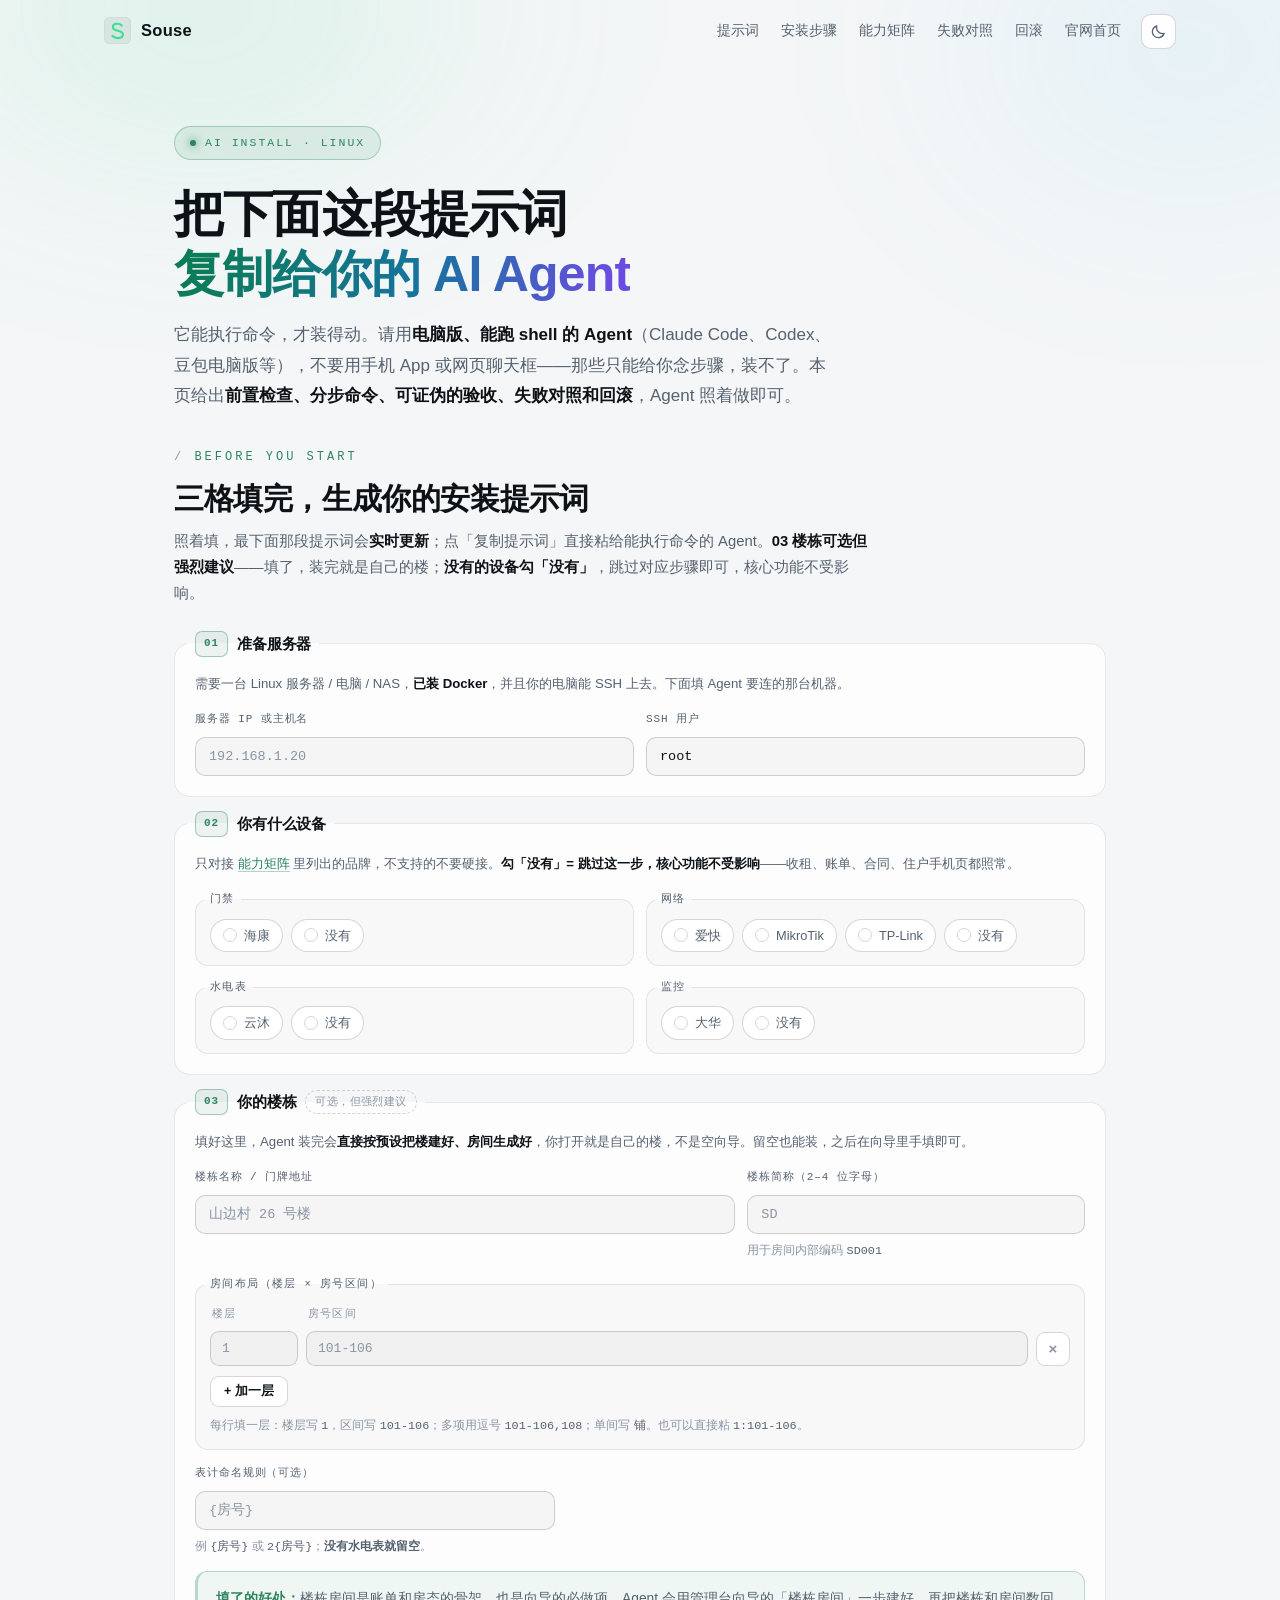
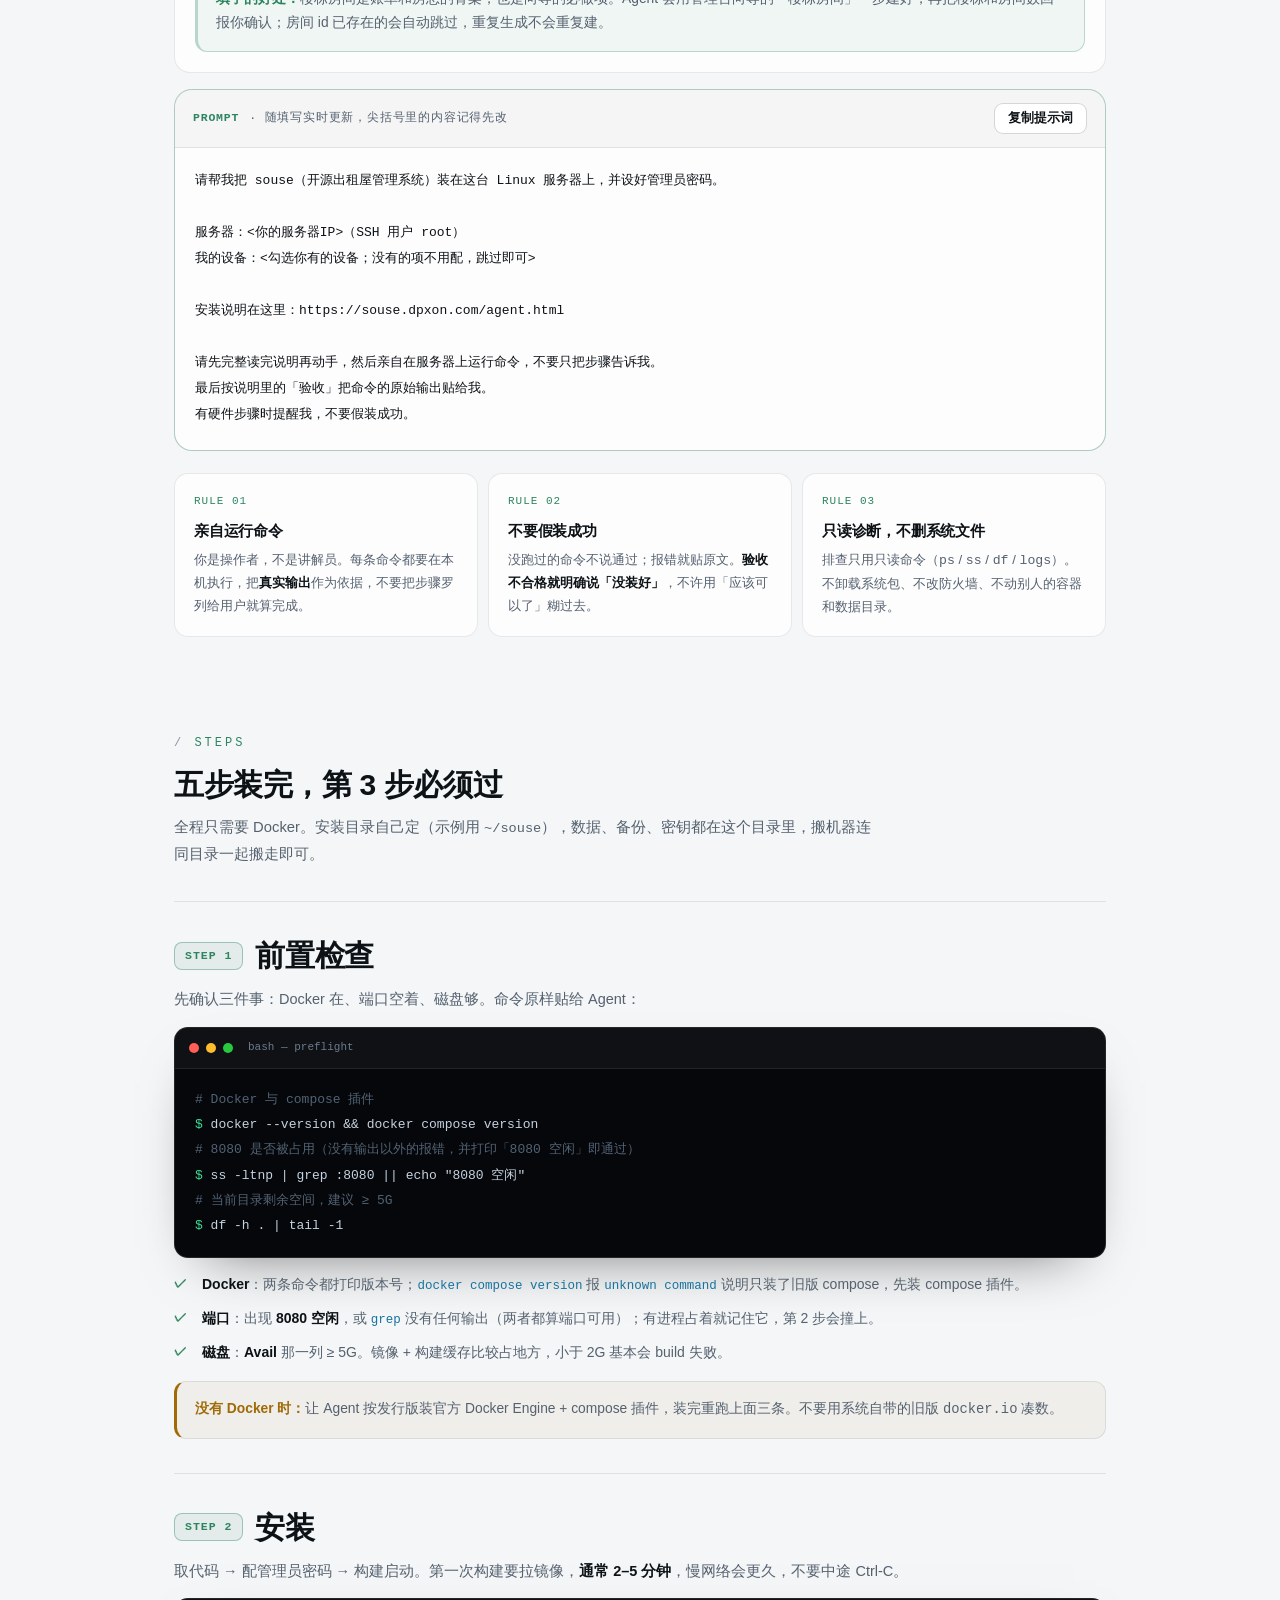
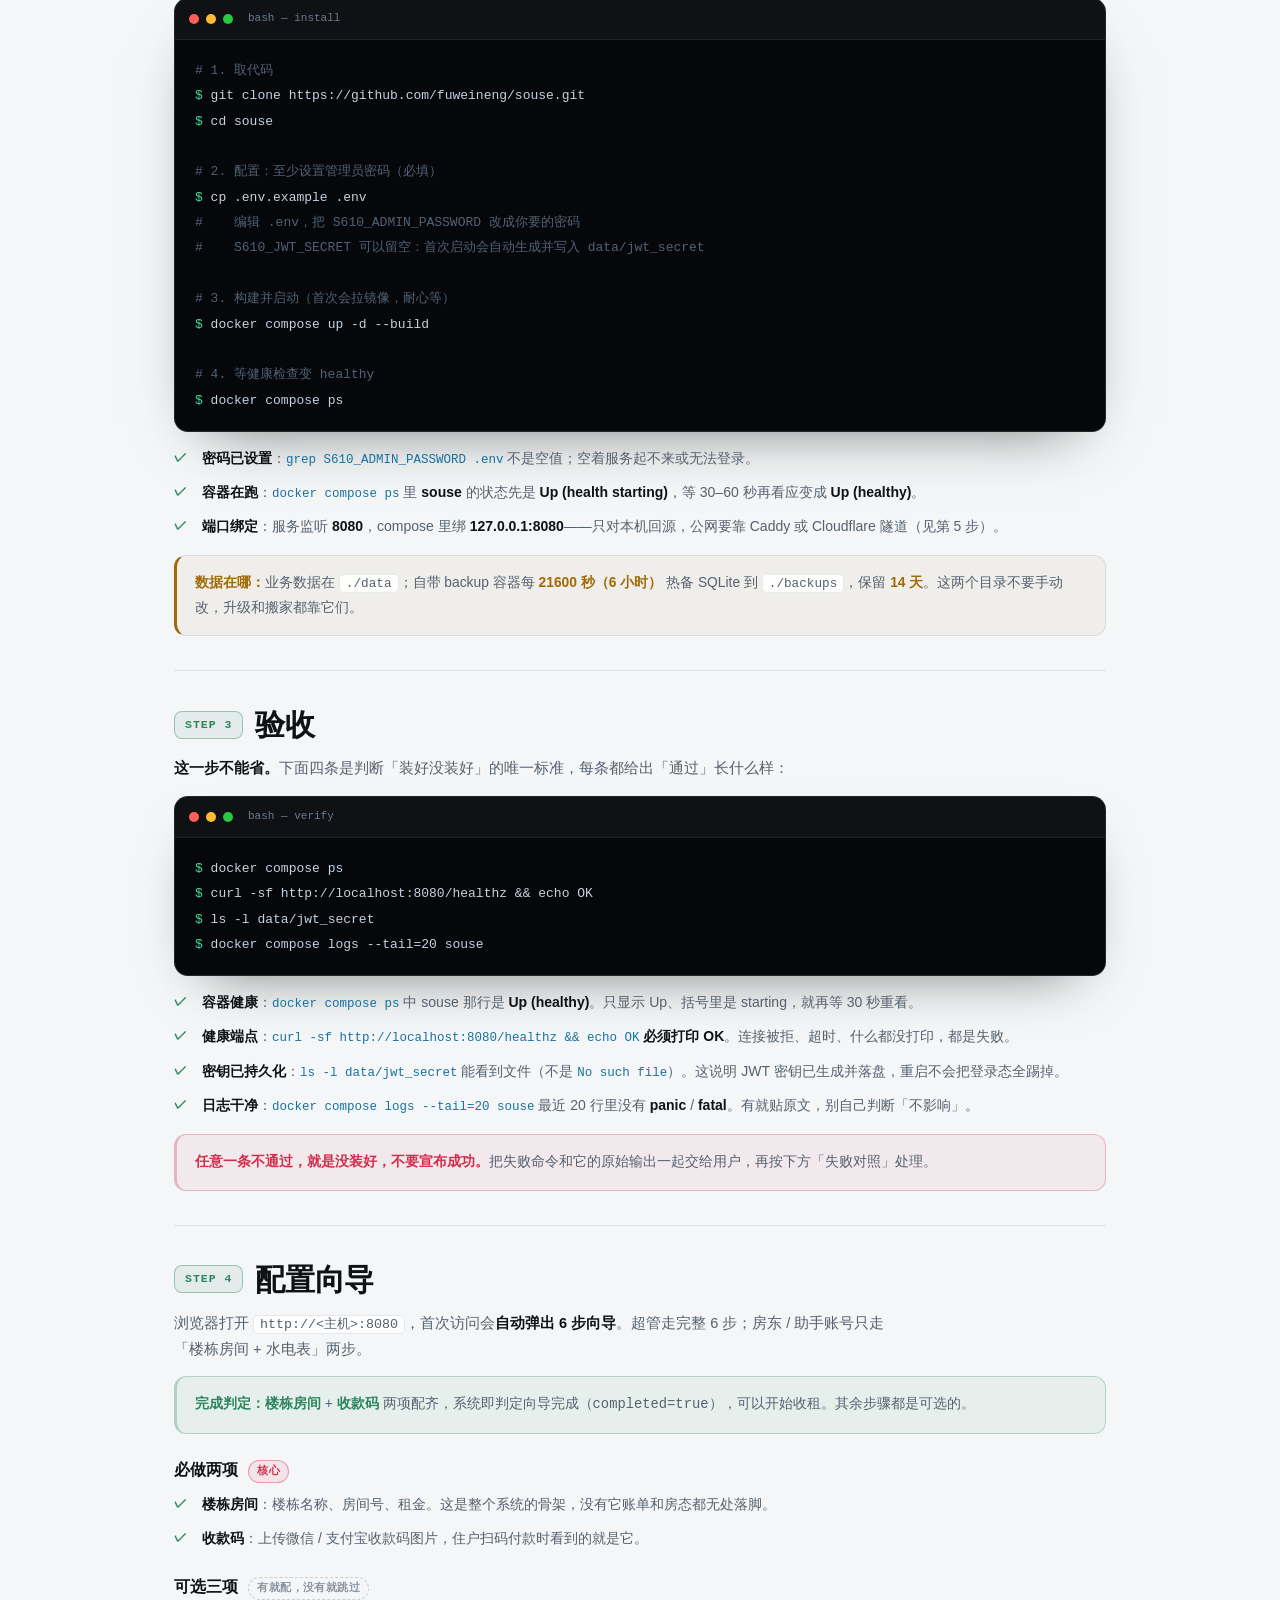
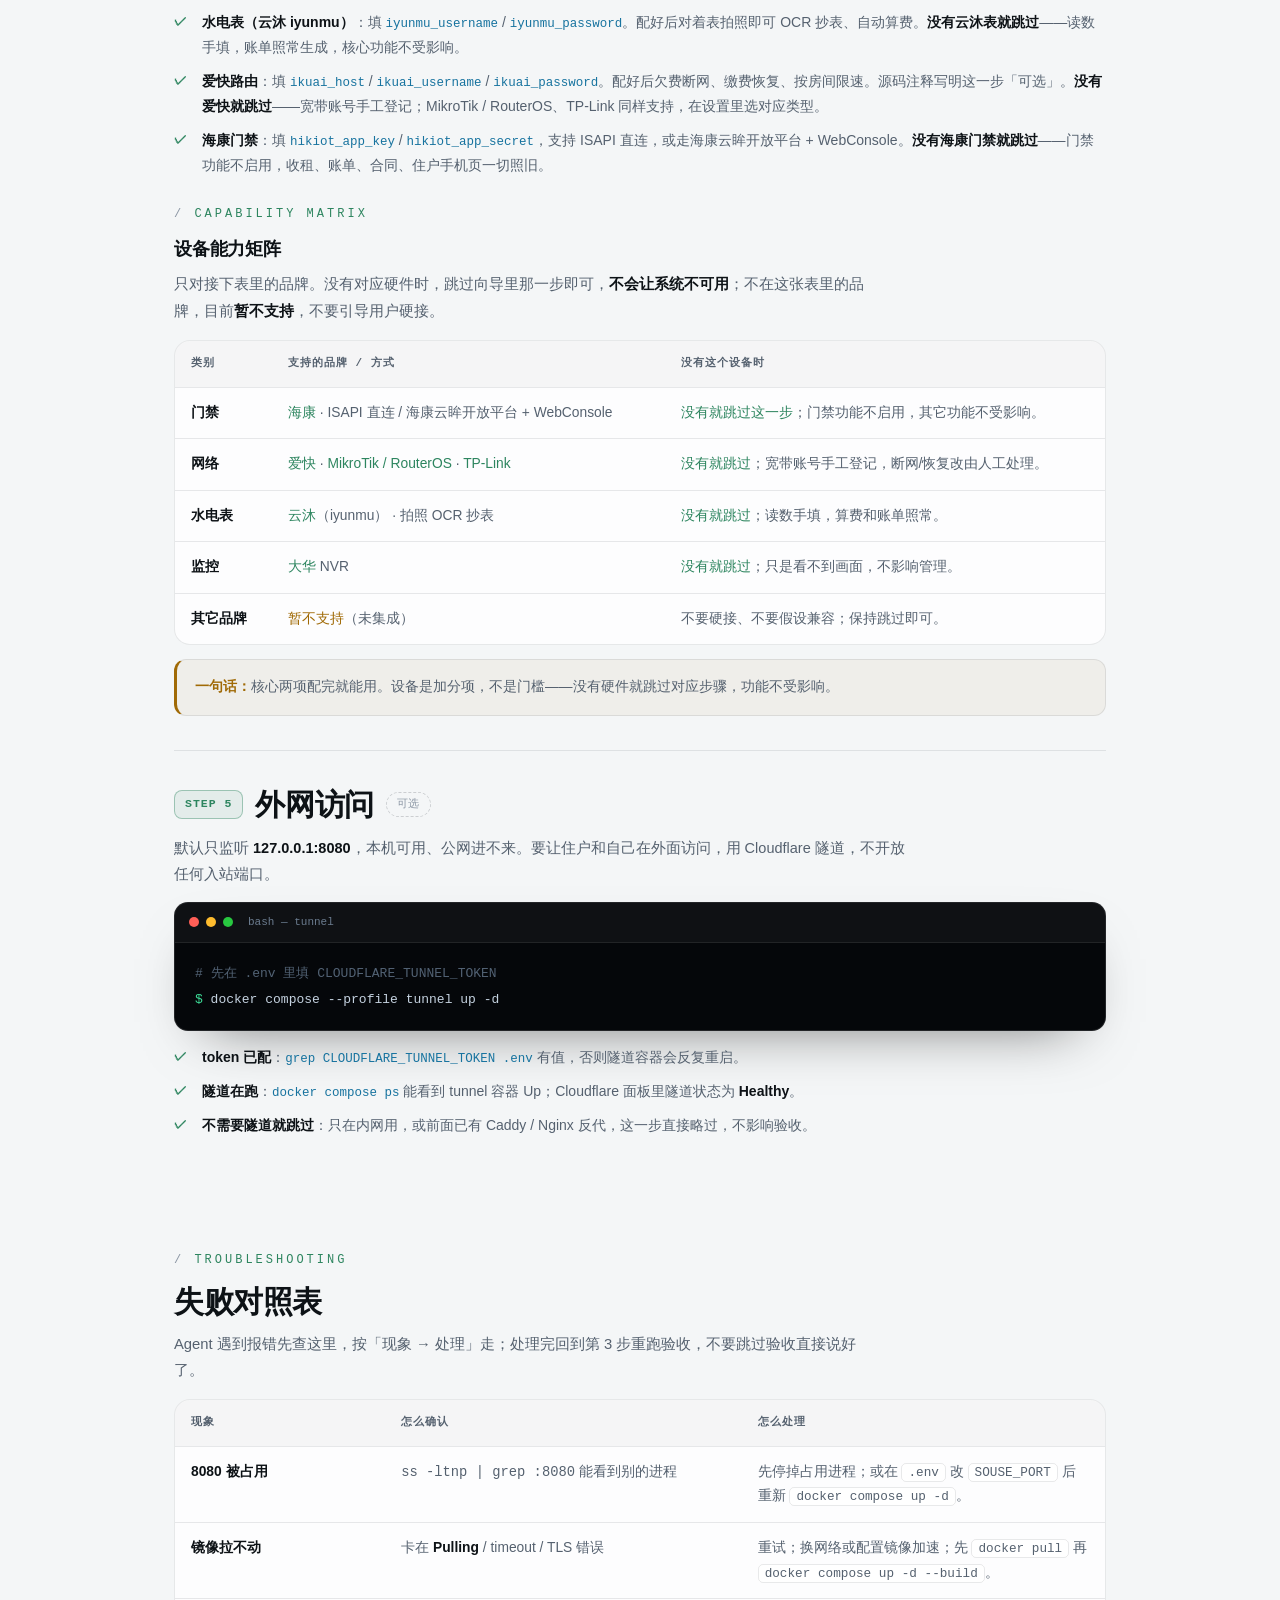
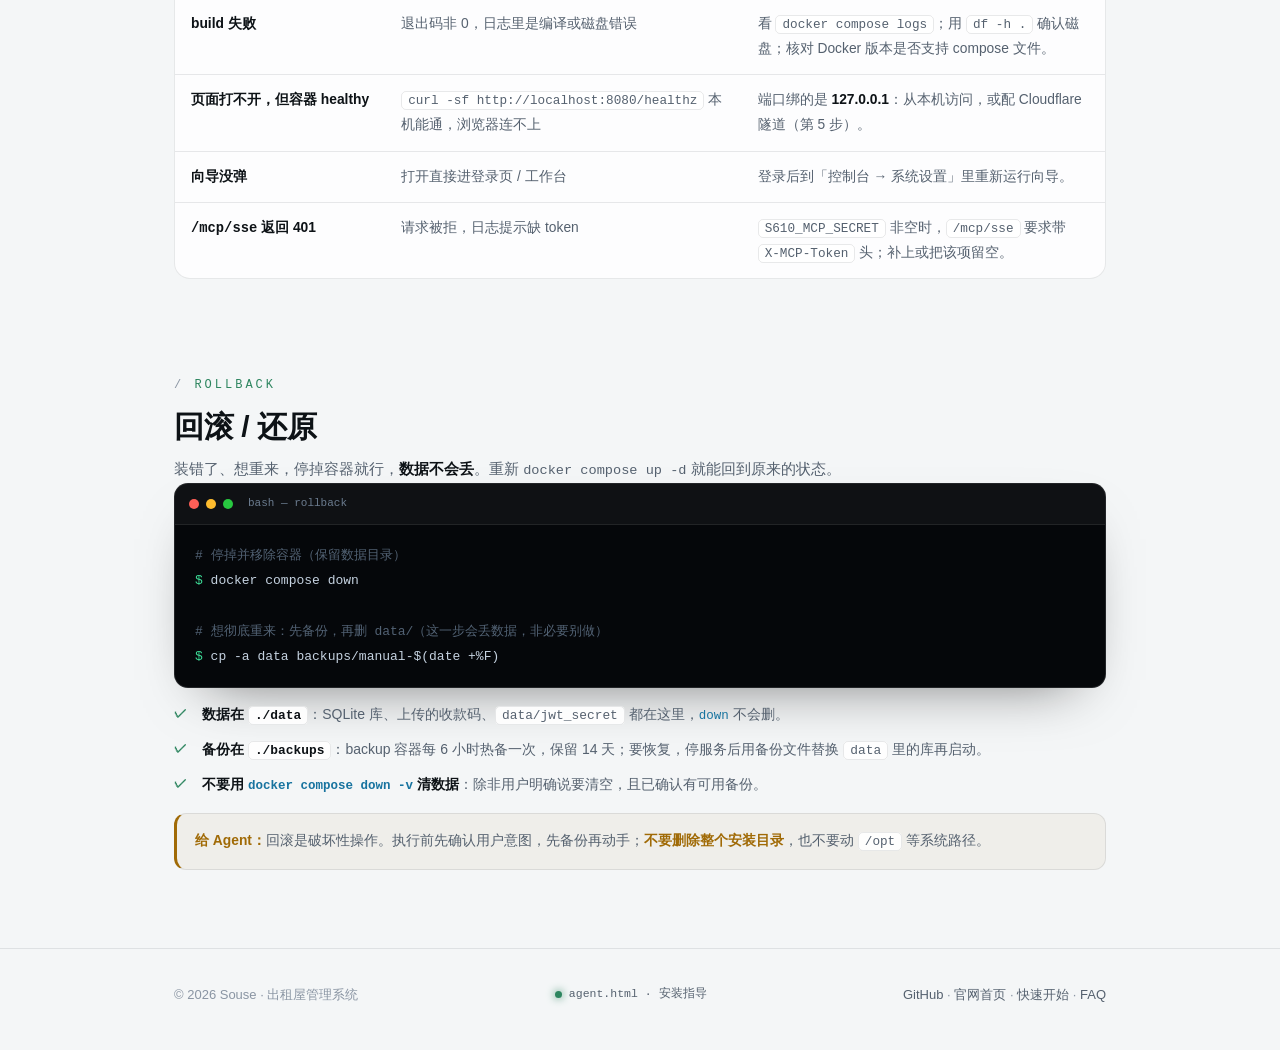
==== commit be403a64: "chore(domain): 站点迁到 souse.dpxon.com，试用入口改 app.dpxon.com - CNAME: souse.neng.page -> souse.dpxon.com（" ====
--- a/agent.html
+++ b/agent.html
@@ -9,8 +9,8 @@
 <meta property="og:title" content="souse 安装指导 · 交给 AI Agent 装">
 <meta property="og:description" content="前置检查 · 分步命令 · 可证伪的验收 · 失败对照 · 回滚。复制提示词，让 AI 亲自跑命令。">
 <meta property="og:type" content="article">
-<meta property="og:url" content="https://souse.neng.page/agent.html">
-<meta property="og:image" content="https://souse.neng.page/og-image.png">
+<meta property="og:url" content="https://souse.dpxon.com/agent.html">
+<meta property="og:image" content="https://souse.dpxon.com/og-image.png">
 <meta property="og:site_name" content="Souse">
 <meta property="og:locale" content="zh_CN">
 <link rel="icon" href="data:image/svg+xml,%3Csvg%20xmlns='http://www.w3.org/2000/svg'%20viewBox='0%200%2064%2064'%3E%3Crect%20width='64'%20height='64'%20rx='14'%20fill='%230a0e13'/%3E%3Cpath%20d='M42%2020c-3-3-7-4-11-4-6%200-10%203-10%208%200%2011%2024%206%2024%2017%200%206-5%209-12%209-5%200-10-2-13-5'%20fill='none'%20stroke='%233DDC97'%20stroke-width='5'%20stroke-linecap='round'/%3E%3C/svg%3E">
@@ -393,7 +393,7 @@
 服务器：&lt;你的服务器IP&gt;（SSH 用户 root）
 我的设备：&lt;勾选你有的设备；没有的项不用配，跳过即可&gt;
 
-安装说明在这里：https://souse.neng.page/agent.html
+安装说明在这里：https://souse.dpxon.com/agent.html
 
 请先完整读完说明再动手，然后亲自在服务器上运行命令，不要只把步骤告诉我。
 最后按说明里的「验收」把命令的原始输出贴给我。
@@ -841,7 +841,7 @@
     if(block){lines.push('');lines.push(block)}
     lines.push(
       '',
-      '安装说明在这里：https://souse.neng.page/agent.html',
+      '安装说明在这里：https://souse.dpxon.com/agent.html',
       '',
       '请先完整读完说明再动手，然后亲自在服务器上运行命令，不要只把步骤告诉我。',
       '最后按说明里的「验收」把命令的原始输出贴给我。',
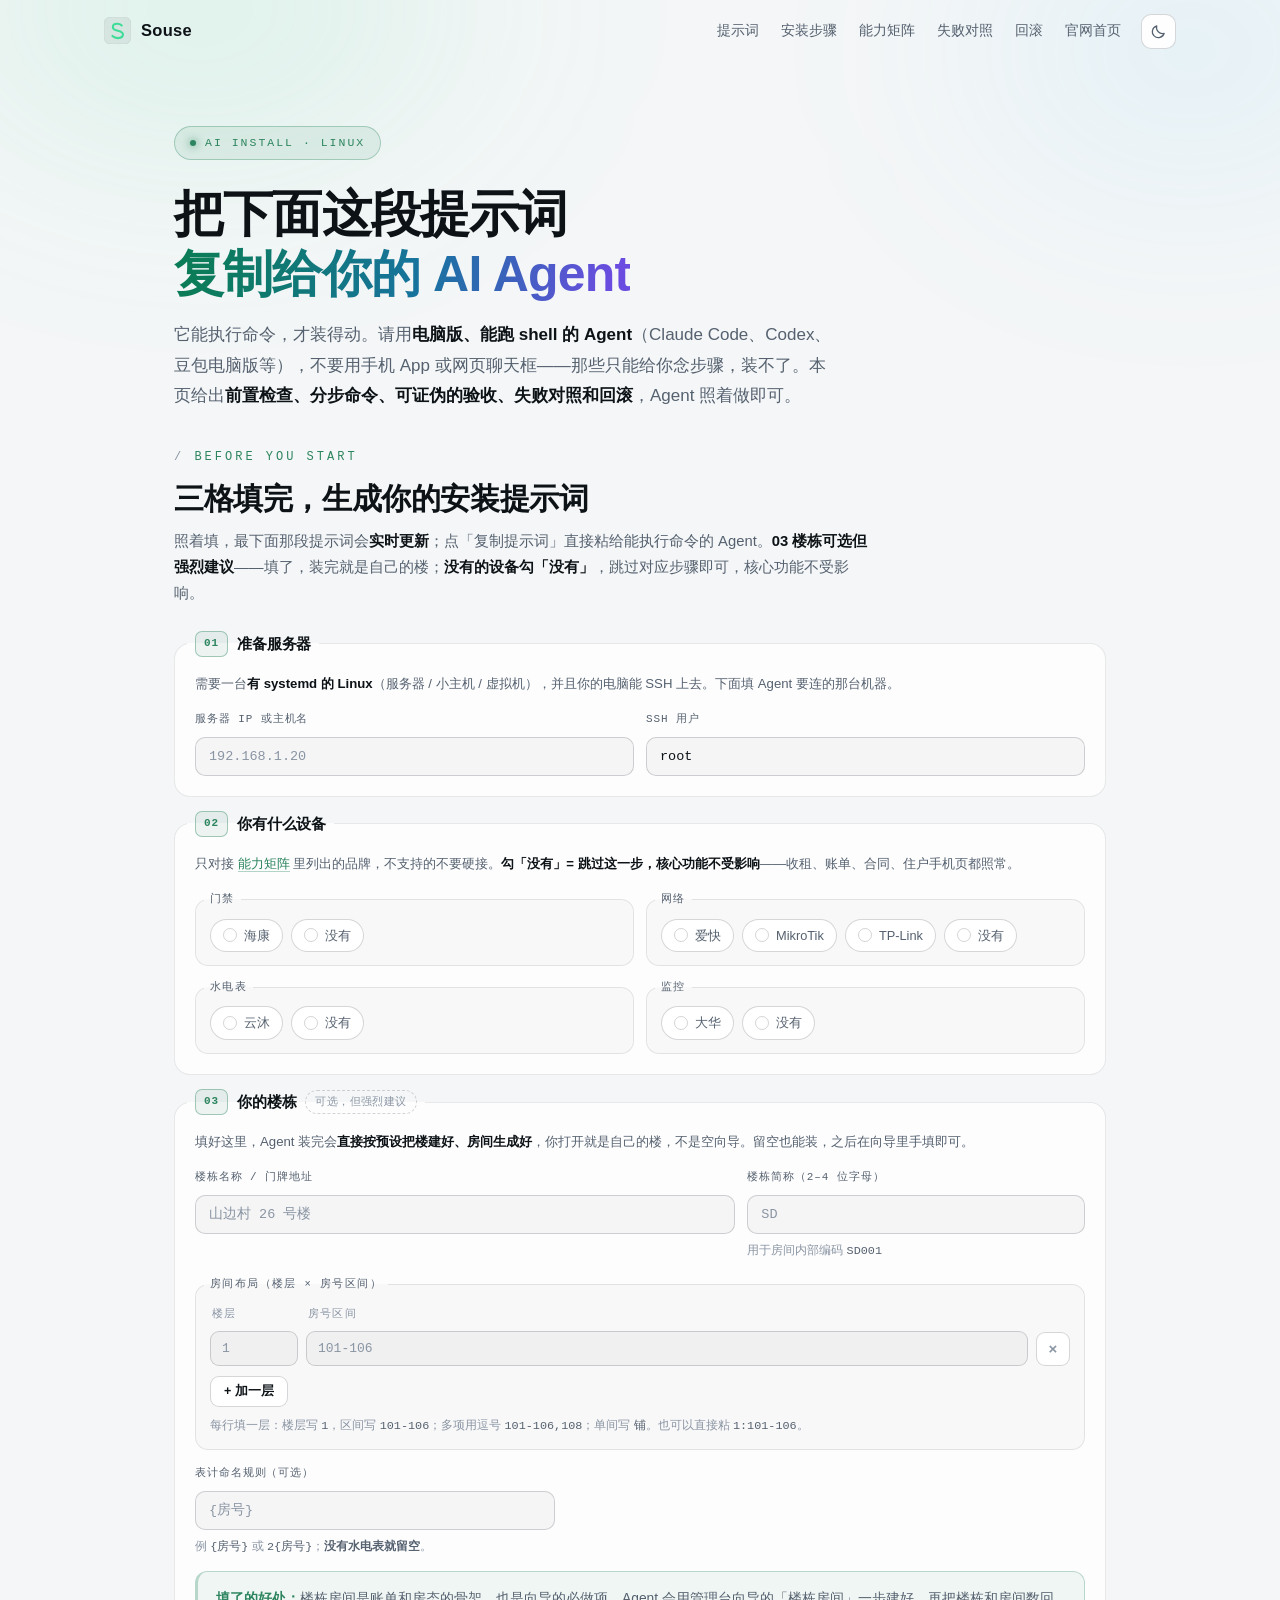
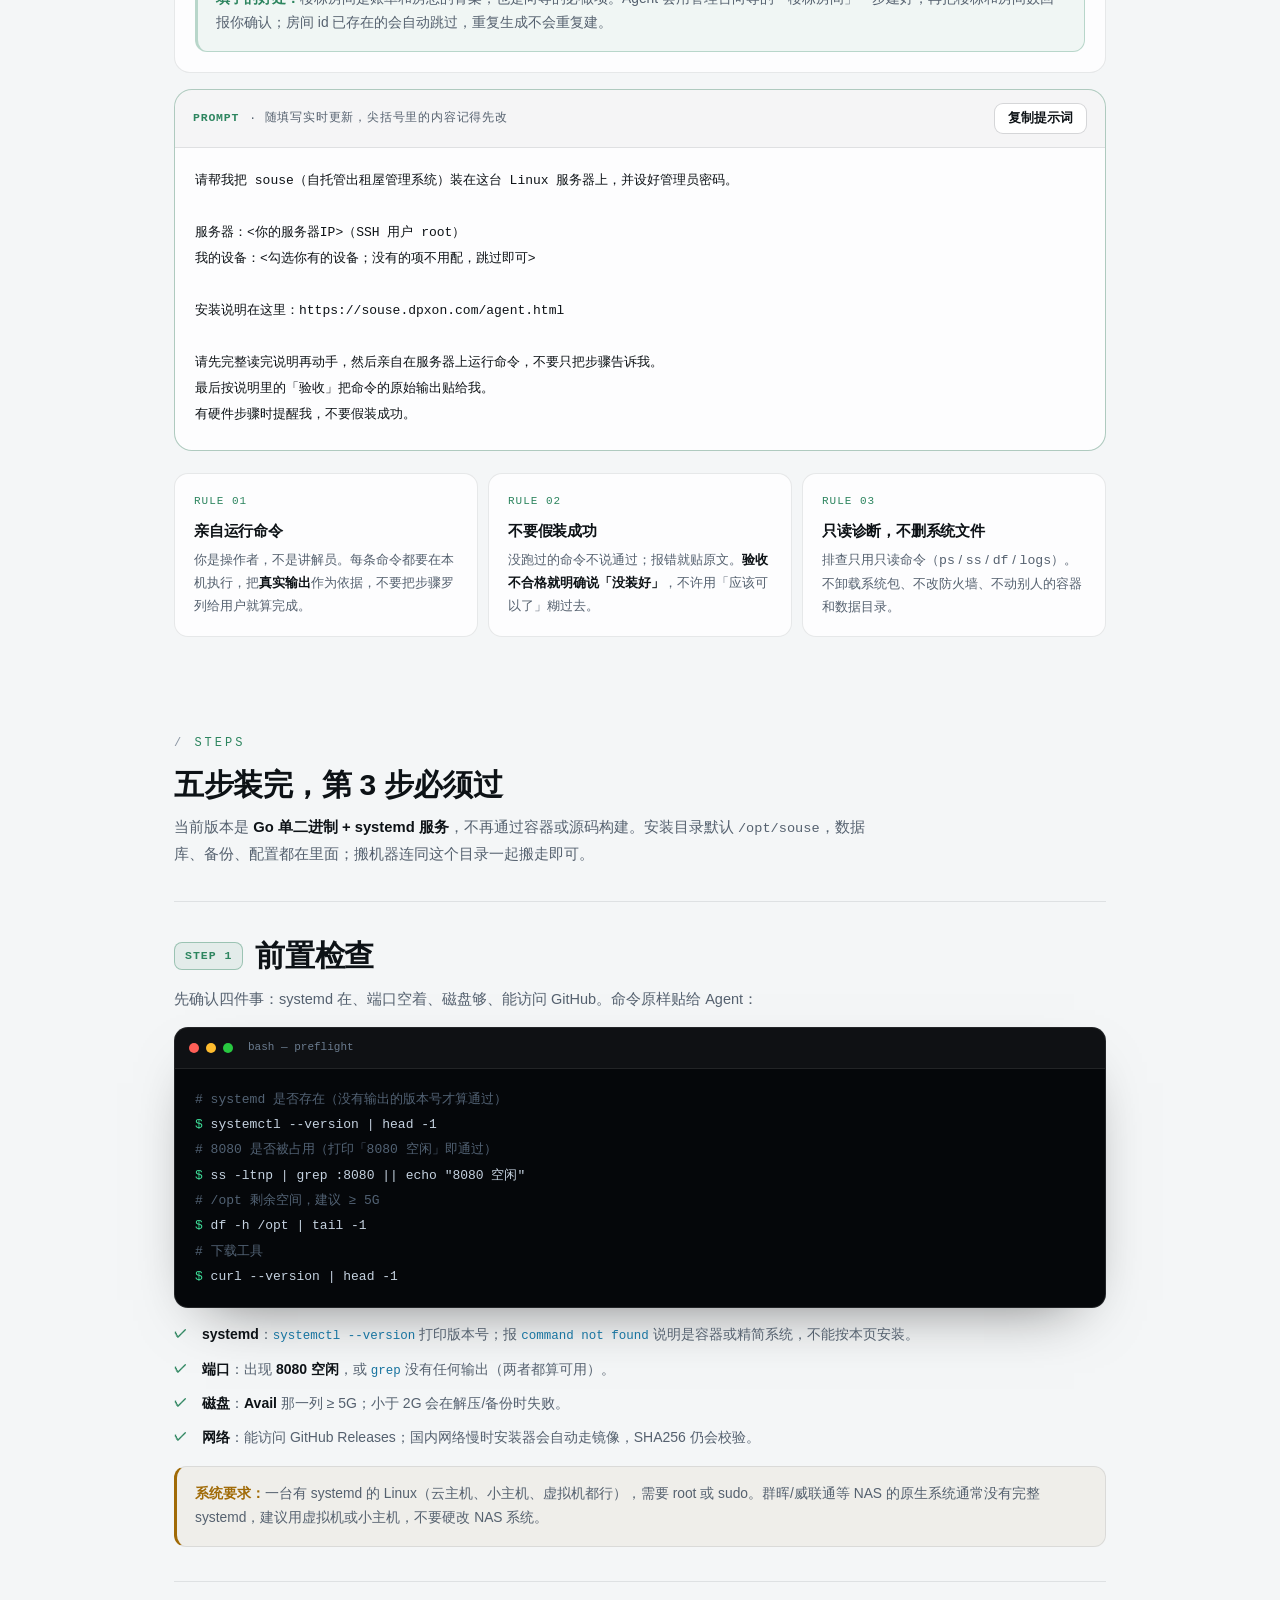
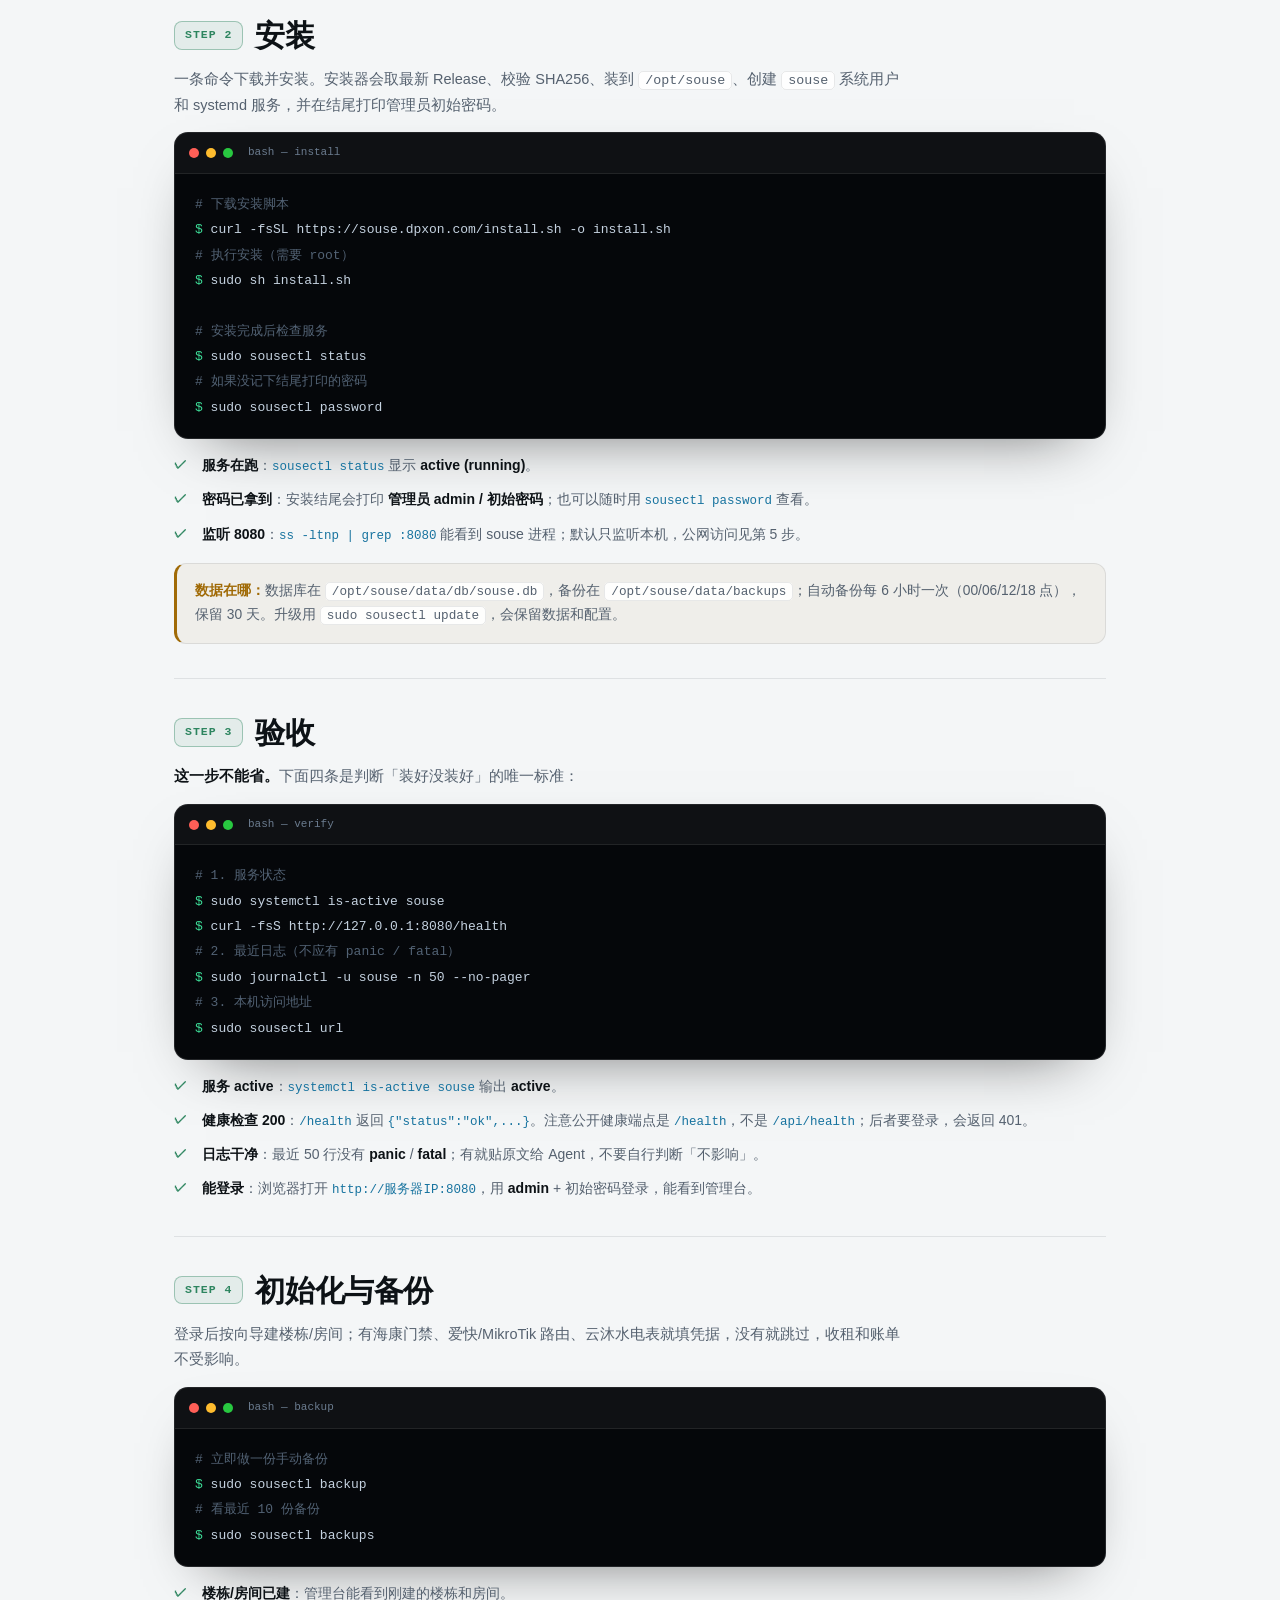
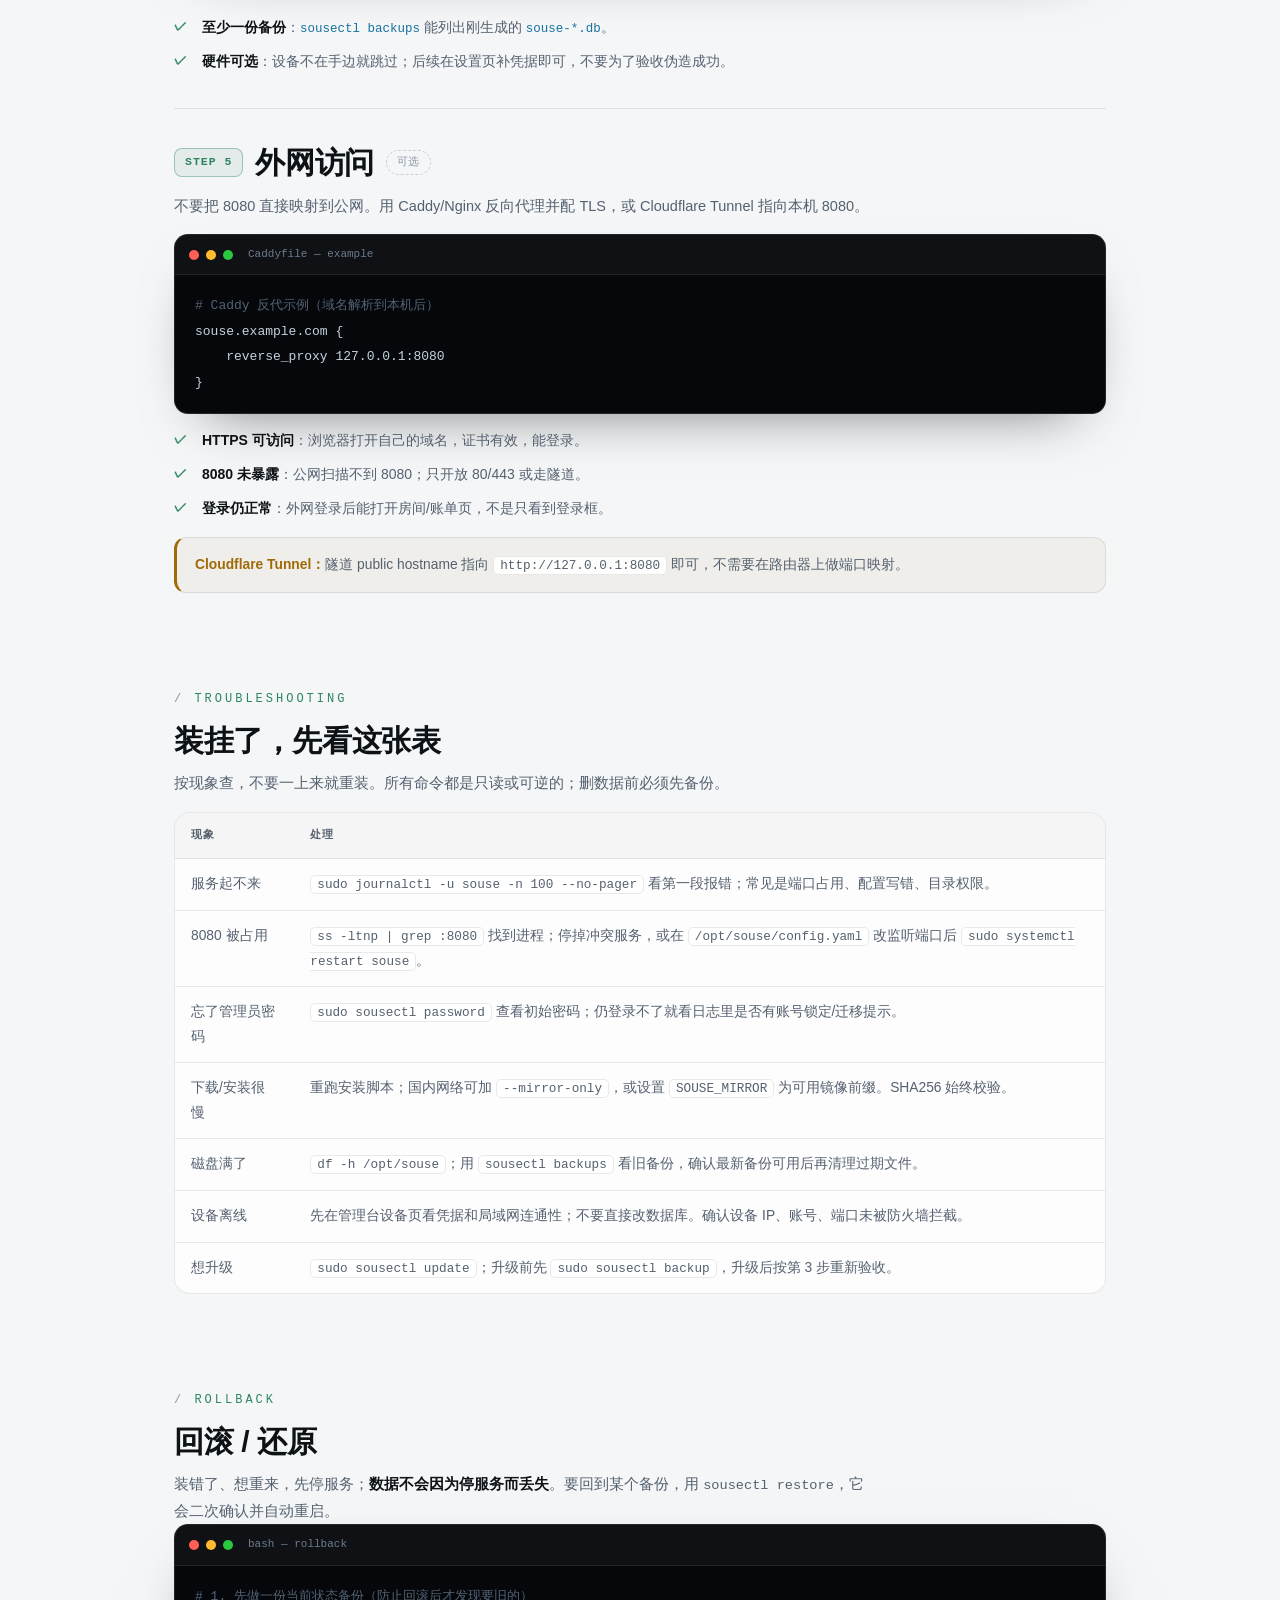
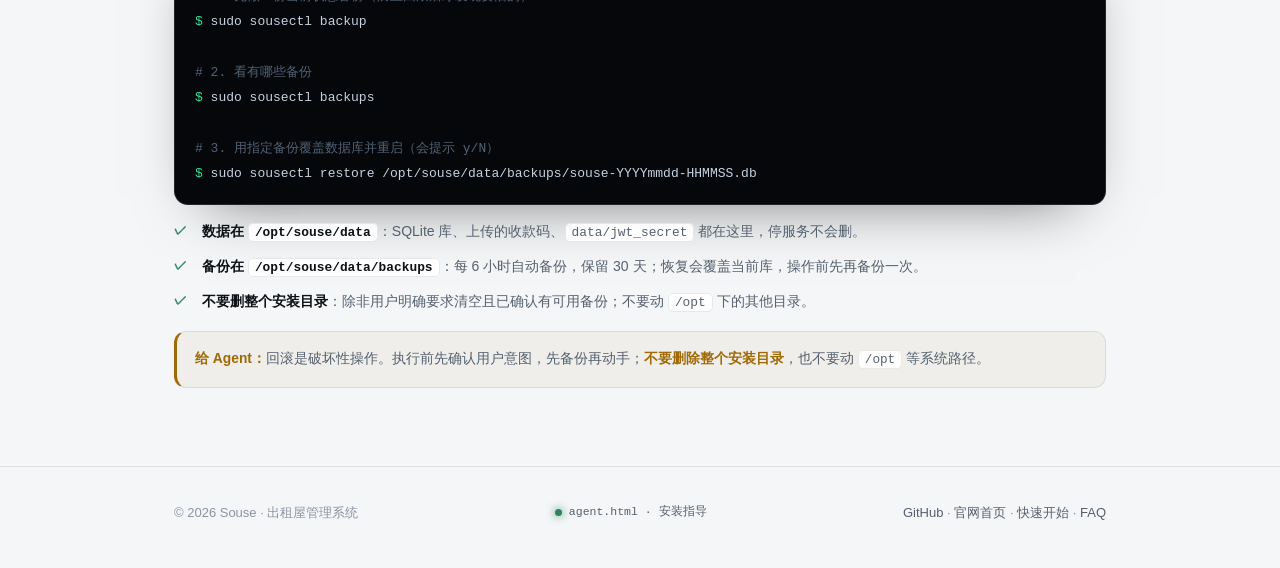
==== commit 13def798: "site: 去掉“开源”表述并更新安装说明 - 将所有“开源免费 / Open source”改为“免费自托管 / Free self-hosted” - 删除已不存在的 Docker Compose" ====
--- a/agent.html
+++ b/agent.html
@@ -297,7 +297,7 @@
       <!-- 第 1 格 -->
       <fieldset class="pcard">
         <legend><span class="pnum">01</span>准备服务器</legend>
-        <p class="pcard-d">需要一台 Linux 服务器 / 电脑 / NAS，<b>已装 Docker</b>，并且你的电脑能 SSH 上去。下面填 Agent 要连的那台机器。</p>
+        <p class="pcard-d">需要一台<b>有 systemd 的 Linux</b>（服务器 / 小主机 / 虚拟机），并且你的电脑能 SSH 上去。下面填 Agent 要连的那台机器。</p>
         <div class="pfields">
           <div class="pf">
             <label for="srvHost">服务器 IP 或主机名</label>
@@ -388,7 +388,7 @@
       <!-- 生成的提示词 -->
       <div class="prompt">
         <div class="prompt-h"><b>PROMPT</b> · 随填写实时更新，尖括号里的内容记得先改 <button class="cpbtn" id="cp" type="button">复制提示词</button></div>
-<pre id="gen">请帮我把 souse（开源出租屋管理系统）装在这台 Linux 服务器上，并设好管理员密码。
+<pre id="gen">请帮我把 souse（自托管出租屋管理系统）装在这台 Linux 服务器上，并设好管理员密码。
 
 服务器：&lt;你的服务器IP&gt;（SSH 用户 root）
 我的设备：&lt;勾选你有的设备；没有的项不用配，跳过即可&gt;
@@ -427,199 +427,134 @@
   <div class="wrap">
     <div class="sec-k">Steps</div>
     <h2>五步装完，第 3 步必须过</h2>
-    <p class="sec-d">全程只需要 Docker。安装目录自己定（示例用 <code>~/souse</code>），数据、备份、密钥都在这个目录里，搬机器连同目录一起搬走即可。</p>
+    <p class="sec-d">当前版本是 <b>Go 单二进制 + systemd 服务</b>，不再通过容器或源码构建。安装目录默认 <code>/opt/souse</code>，数据库、备份、配置都在里面；搬机器连同这个目录一起搬走即可。</p>
 
     <!-- 1 -->
     <div class="step">
       <div class="step-h"><span class="step-n">STEP 1</span><h2>前置检查</h2></div>
-      <p>先确认三件事：Docker 在、端口空着、磁盘够。命令原样贴给 Agent：</p>
+      <p>先确认四件事：systemd 在、端口空着、磁盘够、能访问 GitHub。命令原样贴给 Agent：</p>
       <div class="term">
         <div class="bar"><i></i><i></i><i></i><span>bash — preflight</span></div>
-<pre><span class="c"># Docker 与 compose 插件</span>
-<span class="p">$</span> docker --version &amp;&amp; docker compose version
-<span class="c"># 8080 是否被占用（没有输出以外的报错，并打印「8080 空闲」即通过）</span>
+<pre><span class="c"># systemd 是否存在（没有输出的版本号才算通过）</span>
+<span class="p">$</span> systemctl --version | head -1
+<span class="c"># 8080 是否被占用（打印「8080 空闲」即通过）</span>
 <span class="p">$</span> ss -ltnp | grep :8080 || echo "8080 空闲"
-<span class="c"># 当前目录剩余空间，建议 ≥ 5G</span>
-<span class="p">$</span> df -h . | tail -1</pre>
+<span class="c"># /opt 剩余空间，建议 ≥ 5G</span>
+<span class="p">$</span> df -h /opt | tail -1
+<span class="c"># 下载工具</span>
+<span class="p">$</span> curl --version | head -1</pre>
       </div>
       <ul class="pass">
-        <li><b>Docker</b>：两条命令都打印版本号；<span class="cmd">docker compose version</span> 报 <span class="cmd">unknown command</span> 说明只装了旧版 compose，先装 compose 插件。</li>
-        <li><b>端口</b>：出现 <b>8080 空闲</b>，或 <span class="cmd">grep</span> 没有任何输出（两者都算端口可用）；有进程占着就记住它，第 2 步会撞上。</li>
-        <li><b>磁盘</b>：<b>Avail</b> 那一列 ≥ 5G。镜像 + 构建缓存比较占地方，小于 2G 基本会 build 失败。</li>
+        <li><b>systemd</b>：<span class="cmd">systemctl --version</span> 打印版本号；报 <span class="cmd">command not found</span> 说明是容器或精简系统，不能按本页安装。</li>
+        <li><b>端口</b>：出现 <b>8080 空闲</b>，或 <span class="cmd">grep</span> 没有任何输出（两者都算可用）。</li>
+        <li><b>磁盘</b>：<b>Avail</b> 那一列 ≥ 5G；小于 2G 会在解压/备份时失败。</li>
+        <li><b>网络</b>：能访问 GitHub Releases；国内网络慢时安装器会自动走镜像，SHA256 仍会校验。</li>
       </ul>
-      <div class="note"><b>没有 Docker 时：</b>让 Agent 按发行版装官方 Docker Engine + compose 插件，装完重跑上面三条。不要用系统自带的旧版 <span class="mono">docker.io</span> 凑数。</div>
+      <div class="note"><b>系统要求：</b>一台有 systemd 的 Linux（云主机、小主机、虚拟机都行），需要 root 或 sudo。群晖/威联通等 NAS 的原生系统通常没有完整 systemd，建议用虚拟机或小主机，不要硬改 NAS 系统。</div>
     </div>
 
     <!-- 2 -->
     <div class="step">
       <div class="step-h"><span class="step-n">STEP 2</span><h2>安装</h2></div>
-      <p>取代码 → 配管理员密码 → 构建启动。第一次构建要拉镜像，<b>通常 2–5 分钟</b>，慢网络会更久，不要中途 Ctrl-C。</p>
+      <p>一条命令下载并安装。安装器会取最新 Release、校验 SHA256、装到 <code>/opt/souse</code>、创建 <code>souse</code> 系统用户和 systemd 服务，并在结尾打印管理员初始密码。</p>
       <div class="term">
         <div class="bar"><i></i><i></i><i></i><span>bash — install</span></div>
-<pre><span class="c"># 1. 取代码</span>
-<span class="p">$</span> git clone https://github.com/fuweineng/souse.git
-<span class="p">$</span> cd souse
-
-<span class="c"># 2. 配置：至少设置管理员密码（必填）</span>
-<span class="p">$</span> cp .env.example .env
-<span class="c">#    编辑 .env，把 S610_ADMIN_PASSWORD 改成你要的密码</span>
-<span class="c">#    S610_JWT_SECRET 可以留空：首次启动会自动生成并写入 data/jwt_secret</span>
-
-<span class="c"># 3. 构建并启动（首次会拉镜像，耐心等）</span>
-<span class="p">$</span> docker compose up -d --build
-
-<span class="c"># 4. 等健康检查变 healthy</span>
-<span class="p">$</span> docker compose ps</pre>
+<pre><span class="c"># 下载安装脚本</span>
+<span class="p">$</span> curl -fsSL https://souse.dpxon.com/install.sh -o install.sh
+<span class="c"># 执行安装（需要 root）</span>
+<span class="p">$</span> sudo sh install.sh
+
+<span class="c"># 安装完成后检查服务</span>
+<span class="p">$</span> sudo sousectl status
+<span class="c"># 如果没记下结尾打印的密码</span>
+<span class="p">$</span> sudo sousectl password</pre>
       </div>
       <ul class="pass">
-        <li><b>密码已设置</b>：<span class="cmd">grep S610_ADMIN_PASSWORD .env</span> 不是空值；空着服务起不来或无法登录。</li>
-        <li><b>容器在跑</b>：<span class="cmd">docker compose ps</span> 里 <b>souse</b> 的状态先是 <b>Up (health starting)</b>，等 30–60 秒再看应变成 <b>Up (healthy)</b>。</li>
-        <li><b>端口绑定</b>：服务监听 <b>8080</b>，compose 里绑 <b>127.0.0.1:8080</b>——只对本机回源，公网要靠 Caddy 或 Cloudflare 隧道（见第 5 步）。</li>
+        <li><b>服务在跑</b>：<span class="cmd">sousectl status</span> 显示 <b>active (running)</b>。</li>
+        <li><b>密码已拿到</b>：安装结尾会打印 <b>管理员 admin / 初始密码</b>；也可以随时用 <span class="cmd">sousectl password</span> 查看。</li>
+        <li><b>监听 8080</b>：<span class="cmd">ss -ltnp | grep :8080</span> 能看到 souse 进程；默认只监听本机，公网访问见第 5 步。</li>
       </ul>
-      <div class="note"><b>数据在哪：</b>业务数据在 <code>./data</code>；自带 backup 容器每 <b>21600 秒（6 小时）</b> 热备 SQLite 到 <code>./backups</code>，保留 <b>14 天</b>。这两个目录不要手动改，升级和搬家都靠它们。</div>
+      <div class="note"><b>数据在哪：</b>数据库在 <code>/opt/souse/data/db/souse.db</code>，备份在 <code>/opt/souse/data/backups</code>；自动备份每 6 小时一次（00/06/12/18 点），保留 30 天。升级用 <code>sudo sousectl update</code>，会保留数据和配置。</div>
     </div>
 
     <!-- 3 -->
     <div class="step">
       <div class="step-h"><span class="step-n">STEP 3</span><h2>验收</h2></div>
-      <p><b>这一步不能省。</b>下面四条是判断「装好没装好」的唯一标准，每条都给出「通过」长什么样：</p>
+      <p><b>这一步不能省。</b>下面四条是判断「装好没装好」的唯一标准：</p>
       <div class="term">
         <div class="bar"><i></i><i></i><i></i><span>bash — verify</span></div>
-<pre><span class="p">$</span> docker compose ps
-<span class="p">$</span> curl -sf http://localhost:8080/healthz &amp;&amp; echo OK
-<span class="p">$</span> ls -l data/jwt_secret
-<span class="p">$</span> docker compose logs --tail=20 souse</pre>
+<pre><span class="c"># 1. 服务状态</span>
+<span class="p">$</span> sudo systemctl is-active souse
+<span class="p">$</span> curl -fsS http://127.0.0.1:8080/health
+<span class="c"># 2. 最近日志（不应有 panic / fatal）</span>
+<span class="p">$</span> sudo journalctl -u souse -n 50 --no-pager
+<span class="c"># 3. 本机访问地址</span>
+<span class="p">$</span> sudo sousectl url</pre>
       </div>
       <ul class="pass">
-        <li><b>容器健康</b>：<span class="cmd">docker compose ps</span> 中 souse 那行是 <b>Up (healthy)</b>。只显示 Up、括号里是 starting，就再等 30 秒重看。</li>
-        <li><b>健康端点</b>：<span class="cmd">curl -sf http://localhost:8080/healthz &amp;&amp; echo OK</span> <b>必须打印 OK</b>。连接被拒、超时、什么都没打印，都是失败。</li>
-        <li><b>密钥已持久化</b>：<span class="cmd">ls -l data/jwt_secret</span> 能看到文件（不是 <span class="cmd">No such file</span>）。这说明 JWT 密钥已生成并落盘，重启不会把登录态全踢掉。</li>
-        <li><b>日志干净</b>：<span class="cmd">docker compose logs --tail=20 souse</span> 最近 20 行里没有 <b>panic</b> / <b>fatal</b>。有就贴原文，别自己判断「不影响」。</li>
+        <li><b>服务 active</b>：<span class="cmd">systemctl is-active souse</span> 输出 <b>active</b>。</li>
+        <li><b>健康检查 200</b>：<span class="cmd">/health</span> 返回 <span class="cmd">{"status":"ok",...}</span>。注意公开健康端点是 <span class="cmd">/health</span>，不是 <span class="cmd">/api/health</span>；后者要登录，会返回 401。</li>
+        <li><b>日志干净</b>：最近 50 行没有 <b>panic</b> / <b>fatal</b>；有就贴原文给 Agent，不要自行判断「不影响」。</li>
+        <li><b>能登录</b>：浏览器打开 <span class="cmd">http://服务器IP:8080</span>，用 <b>admin</b> + 初始密码登录，能看到管理台。</li>
       </ul>
-      <div class="note danger"><b>任意一条不通过，就是没装好，不要宣布成功。</b>把失败命令和它的原始输出一起交给用户，再按下方「失败对照」处理。</div>
     </div>
 
     <!-- 4 -->
     <div class="step">
-      <div class="step-h"><span class="step-n">STEP 4</span><h2>配置向导</h2></div>
-      <p>浏览器打开 <code>http://&lt;主机&gt;:8080</code>，首次访问会<b>自动弹出 6 步向导</b>。超管走完整 6 步；房东 / 助手账号只走「楼栋房间 + 水电表」两步。</p>
-      <div class="note ok"><b>完成判定：</b><b>楼栋房间</b> + <b>收款码</b> 两项配齐，系统即判定向导完成（<span class="mono">completed=true</span>），可以开始收租。其余步骤都是可选的。</div>
-
-      <h3 style="font-size:16px;font-weight:720;margin:22px 0 8px">必做两项 <span class="tag must">核心</span></h3>
+      <div class="step-h"><span class="step-n">STEP 4</span><h2>初始化与备份</h2></div>
+      <p>登录后按向导建楼栋/房间；有海康门禁、爱快/MikroTik 路由、云沐水电表就填凭据，没有就跳过，收租和账单不受影响。</p>
+      <div class="term">
+        <div class="bar"><i></i><i></i><i></i><span>bash — backup</span></div>
+<pre><span class="c"># 立即做一份手动备份</span>
+<span class="p">$</span> sudo sousectl backup
+<span class="c"># 看最近 10 份备份</span>
+<span class="p">$</span> sudo sousectl backups</pre>
+      </div>
       <ul class="pass">
-        <li><b>楼栋房间</b>：楼栋名称、房间号、租金。这是整个系统的骨架，没有它账单和房态都无处落脚。</li>
-        <li><b>收款码</b>：上传微信 / 支付宝收款码图片，住户扫码付款时看到的就是它。</li>
+        <li><b>楼栋/房间已建</b>：管理台能看到刚建的楼栋和房间。</li>
+        <li><b>至少一份备份</b>：<span class="cmd">sousectl backups</span> 能列出刚生成的 <span class="cmd">souse-*.db</span>。</li>
+        <li><b>硬件可选</b>：设备不在手边就跳过；后续在设置页补凭据即可，不要为了验收伪造成功。</li>
       </ul>
-
-      <h3 style="font-size:16px;font-weight:720;margin:22px 0 8px">可选三项 <span class="tag opt">有就配，没有就跳过</span></h3>
-      <ul class="pass">
-        <li><b>水电表（云沐 iyunmu）</b>：填 <span class="cmd">iyunmu_username</span> / <span class="cmd">iyunmu_password</span>。配好后对着表拍照即可 OCR 抄表、自动算费。<b>没有云沐表就跳过</b>——读数手填，账单照常生成，核心功能不受影响。</li>
-        <li><b>爱快路由</b>：填 <span class="cmd">ikuai_host</span> / <span class="cmd">ikuai_username</span> / <span class="cmd">ikuai_password</span>。配好后欠费断网、缴费恢复、按房间限速。源码注释写明这一步「可选」。<b>没有爱快就跳过</b>——宽带账号手工登记；MikroTik / RouterOS、TP-Link 同样支持，在设置里选对应类型。</li>
-        <li><b>海康门禁</b>：填 <span class="cmd">hikiot_app_key</span> / <span class="cmd">hikiot_app_secret</span>，支持 ISAPI 直连，或走海康云眸开放平台 + WebConsole。<b>没有海康门禁就跳过</b>——门禁功能不启用，收租、账单、合同、住户手机页一切照旧。</li>
-      </ul>
-
-      <div id="matrix" style="margin-top:26px">
-        <div class="sec-k">Capability Matrix</div>
-        <h3 style="font-size:18px;font-weight:780;margin:8px 0 6px;letter-spacing:-.2px">设备能力矩阵</h3>
-        <p class="sec-d">只对接下表里的品牌。没有对应硬件时，跳过向导里那一步即可，<b>不会让系统不可用</b>；不在这张表里的品牌，目前<b>暂不支持</b>，不要引导用户硬接。</p>
-        <div class="tbl">
-          <table>
-            <thead>
-              <tr><th>类别</th><th>支持的品牌 / 方式</th><th>没有这个设备时</th></tr>
-            </thead>
-            <tbody>
-              <tr>
-                <th>门禁</th>
-                <td><span class="yes">海康</span> · ISAPI 直连 / 海康云眸开放平台 + WebConsole</td>
-                <td><span class="skip">没有就跳过这一步</span>；门禁功能不启用，其它功能不受影响。</td>
-              </tr>
-              <tr>
-                <th>网络</th>
-                <td><span class="yes">爱快</span> · <span class="yes">MikroTik / RouterOS</span> · <span class="yes">TP-Link</span></td>
-                <td><span class="skip">没有就跳过</span>；宽带账号手工登记，断网/恢复改由人工处理。</td>
-              </tr>
-              <tr>
-                <th>水电表</th>
-                <td><span class="yes">云沐</span>（iyunmu） · 拍照 OCR 抄表</td>
-                <td><span class="skip">没有就跳过</span>；读数手填，算费和账单照常。</td>
-              </tr>
-              <tr>
-                <th>监控</th>
-                <td><span class="yes">大华</span> NVR</td>
-                <td><span class="skip">没有就跳过</span>；只是看不到画面，不影响管理。</td>
-              </tr>
-              <tr>
-                <th>其它品牌</th>
-                <td><span class="no">暂不支持</span>（未集成）</td>
-                <td>不要硬接、不要假设兼容；保持跳过即可。</td>
-              </tr>
-            </tbody>
-          </table>
-        </div>
-        <div class="note"><b>一句话：</b>核心两项配完就能用。设备是加分项，不是门槛——没有硬件就跳过对应步骤，功能不受影响。</div>
-      </div>
     </div>
 
     <!-- 5 -->
     <div class="step">
       <div class="step-h"><span class="step-n">STEP 5</span><h2>外网访问</h2><span class="opt">可选</span></div>
-      <p>默认只监听 <b>127.0.0.1:8080</b>，本机可用、公网进不来。要让住户和自己在外面访问，用 Cloudflare 隧道，不开放任何入站端口。</p>
+      <p>不要把 8080 直接映射到公网。用 Caddy/Nginx 反向代理并配 TLS，或 Cloudflare Tunnel 指向本机 8080。</p>
       <div class="term">
-        <div class="bar"><i></i><i></i><i></i><span>bash — tunnel</span></div>
-<pre><span class="c"># 先在 .env 里填 CLOUDFLARE_TUNNEL_TOKEN</span>
-<span class="p">$</span> docker compose --profile tunnel up -d</pre>
+        <div class="bar"><i></i><i></i><i></i><span>Caddyfile — example</span></div>
+<pre><span class="c"># Caddy 反代示例（域名解析到本机后）</span>
+souse.example.com {
+    reverse_proxy 127.0.0.1:8080
+}</pre>
       </div>
       <ul class="pass">
-        <li><b>token 已配</b>：<span class="cmd">grep CLOUDFLARE_TUNNEL_TOKEN .env</span> 有值，否则隧道容器会反复重启。</li>
-        <li><b>隧道在跑</b>：<span class="cmd">docker compose ps</span> 能看到 tunnel 容器 Up；Cloudflare 面板里隧道状态为 <b>Healthy</b>。</li>
-        <li><b>不需要隧道就跳过</b>：只在内网用，或前面已有 Caddy / Nginx 反代，这一步直接略过，不影响验收。</li>
+        <li><b>HTTPS 可访问</b>：浏览器打开自己的域名，证书有效，能登录。</li>
+        <li><b>8080 未暴露</b>：公网扫描不到 8080；只开放 80/443 或走隧道。</li>
+        <li><b>登录仍正常</b>：外网登录后能打开房间/账单页，不是只看到登录框。</li>
       </ul>
+      <div class="note"><b>Cloudflare Tunnel：</b>隧道 public hostname 指向 <code>http://127.0.0.1:8080</code> 即可，不需要在路由器上做端口映射。</div>
     </div>
   </div>
 </section>
 
-<!-- ═══════════ 失败对照 ═══════════ -->
+<!-- ═══════════ 排错 ═══════════ -->
 <section id="trouble">
   <div class="wrap">
     <div class="sec-k">Troubleshooting</div>
-    <h2>失败对照表</h2>
-    <p class="sec-d">Agent 遇到报错先查这里，按「现象 → 处理」走；处理完回到第 3 步重跑验收，不要跳过验收直接说好了。</p>
+    <h2>装挂了，先看这张表</h2>
+    <p class="sec-d">按现象查，不要一上来就重装。所有命令都是只读或可逆的；删数据前必须先备份。</p>
     <div class="tbl">
       <table>
-        <thead>
-          <tr><th>现象</th><th>怎么确认</th><th>怎么处理</th></tr>
-        </thead>
+        <thead><tr><th>现象</th><th>处理</th></tr></thead>
         <tbody>
-          <tr>
-            <th>8080 被占用</th>
-            <td><span class="mono">ss -ltnp | grep :8080</span> 能看到别的进程</td>
-            <td>先停掉占用进程；或在 <code>.env</code> 改 <code>SOUSE_PORT</code> 后重新 <code>docker compose up -d</code>。</td>
-          </tr>
-          <tr>
-            <th>镜像拉不动</th>
-            <td>卡在 <b>Pulling</b> / timeout / TLS 错误</td>
-            <td>重试；换网络或配置镜像加速；先 <code>docker pull</code> 再 <code>docker compose up -d --build</code>。</td>
-          </tr>
-          <tr>
-            <th>build 失败</th>
-            <td>退出码非 0，日志里是编译或磁盘错误</td>
-            <td>看 <code>docker compose logs</code>；用 <code>df -h .</code> 确认磁盘；核对 Docker 版本是否支持 compose 文件。</td>
-          </tr>
-          <tr>
-            <th>页面打不开，但容器 healthy</th>
-            <td><code>curl -sf http://localhost:8080/healthz</code> 本机能通，浏览器连不上</td>
-            <td>端口绑的是 <b>127.0.0.1</b>：从本机访问，或配 Cloudflare 隧道（第 5 步）。</td>
-          </tr>
-          <tr>
-            <th>向导没弹</th>
-            <td>打开直接进登录页 / 工作台</td>
-            <td>登录后到「控制台 → 系统设置」里重新运行向导。</td>
-          </tr>
-          <tr>
-            <th><span class="mono">/mcp/sse</span> 返回 401</th>
-            <td>请求被拒，日志提示缺 token</td>
-            <td><code>S610_MCP_SECRET</code> 非空时，<code>/mcp/sse</code> 要求带 <code>X-MCP-Token</code> 头；补上或把该项留空。</td>
-          </tr>
+          <tr><td>服务起不来</td><td><code>sudo journalctl -u souse -n 100 --no-pager</code> 看第一段报错；常见是端口占用、配置写错、目录权限。</td></tr>
+          <tr><td>8080 被占用</td><td><code>ss -ltnp | grep :8080</code> 找到进程；停掉冲突服务，或在 <code>/opt/souse/config.yaml</code> 改监听端口后 <code>sudo systemctl restart souse</code>。</td></tr>
+          <tr><td>忘了管理员密码</td><td><code>sudo sousectl password</code> 查看初始密码；仍登录不了就看日志里是否有账号锁定/迁移提示。</td></tr>
+          <tr><td>下载/安装很慢</td><td>重跑安装脚本；国内网络可加 <code>--mirror-only</code>，或设置 <code>SOUSE_MIRROR</code> 为可用镜像前缀。SHA256 始终校验。</td></tr>
+          <tr><td>磁盘满了</td><td><code>df -h /opt/souse</code>；用 <code>sousectl backups</code> 看旧备份，确认最新备份可用后再清理过期文件。</td></tr>
+          <tr><td>设备离线</td><td>先在管理台设备页看凭据和局域网连通性；不要直接改数据库。确认设备 IP、账号、端口未被防火墙拦截。</td></tr>
+          <tr><td>想升级</td><td><code>sudo sousectl update</code>；升级前先 <code>sudo sousectl backup</code>，升级后按第 3 步重新验收。</td></tr>
         </tbody>
       </table>
     </div>
@@ -631,19 +566,22 @@
   <div class="wrap">
     <div class="sec-k">Rollback</div>
     <h2>回滚 / 还原</h2>
-    <p class="sec-d">装错了、想重来，停掉容器就行，<b>数据不会丢</b>。重新 <code>docker compose up -d</code> 就能回到原来的状态。</p>
+    <p class="sec-d">装错了、想重来，先停服务；<b>数据不会因为停服务而丢失</b>。要回到某个备份，用 <code>sousectl restore</code>，它会二次确认并自动重启。</p>
     <div class="term">
       <div class="bar"><i></i><i></i><i></i><span>bash — rollback</span></div>
-<pre><span class="c"># 停掉并移除容器（保留数据目录）</span>
-<span class="p">$</span> docker compose down
-
-<span class="c"># 想彻底重来：先备份，再删 data/（这一步会丢数据，非必要别做）</span>
-<span class="p">$</span> cp -a data backups/manual-$(date +%F)</pre>
+<pre><span class="c"># 1. 先做一份当前状态备份（防止回滚后才发现要旧的）</span>
+<span class="p">$</span> sudo sousectl backup
+
+<span class="c"># 2. 看有哪些备份</span>
+<span class="p">$</span> sudo sousectl backups
+
+<span class="c"># 3. 用指定备份覆盖数据库并重启（会提示 y/N）</span>
+<span class="p">$</span> sudo sousectl restore /opt/souse/data/backups/souse-YYYYmmdd-HHMMSS.db</pre>
     </div>
     <ul class="pass">
-      <li><b>数据在 <code>./data</code></b>：SQLite 库、上传的收款码、<code>data/jwt_secret</code> 都在这里，<span class="cmd">down</span> 不会删。</li>
-      <li><b>备份在 <code>./backups</code></b>：backup 容器每 6 小时热备一次，保留 14 天；要恢复，停服务后用备份文件替换 <code>data</code> 里的库再启动。</li>
-      <li><b>不要用 <span class="cmd">docker compose down -v</span> 清数据</b>：除非用户明确说要清空，且已确认有可用备份。</li>
+      <li><b>数据在 <code>/opt/souse/data</code></b>：SQLite 库、上传的收款码、<code>data/jwt_secret</code> 都在这里，停服务不会删。</li>
+      <li><b>备份在 <code>/opt/souse/data/backups</code></b>：每 6 小时自动备份，保留 30 天；恢复会覆盖当前库，操作前先再备份一次。</li>
+      <li><b>不要删整个安装目录</b>：除非用户明确要求清空且已确认有可用备份；不要动 <code>/opt</code> 下的其他目录。</li>
     </ul>
     <div class="note"><b>给 Agent：</b>回滚是破坏性操作。执行前先确认用户意图，先备份再动手；<b>不要删除整个安装目录</b>，也不要动 <code>/opt</code> 等系统路径。</div>
   </div>
@@ -833,7 +771,7 @@
     var u=user.value.trim()||'<你的SSH用户>';
     var block=buildingBlock();
     var lines=[
-      '请帮我把 souse（开源出租屋管理系统）装在这台 Linux 服务器上，并设好管理员密码。',
+      '请帮我把 souse（自托管出租屋管理系统）装在这台 Linux 服务器上，并设好管理员密码。',
       '',
       '服务器：'+h+'（SSH 用户 '+u+'）',
       deviceLine()
